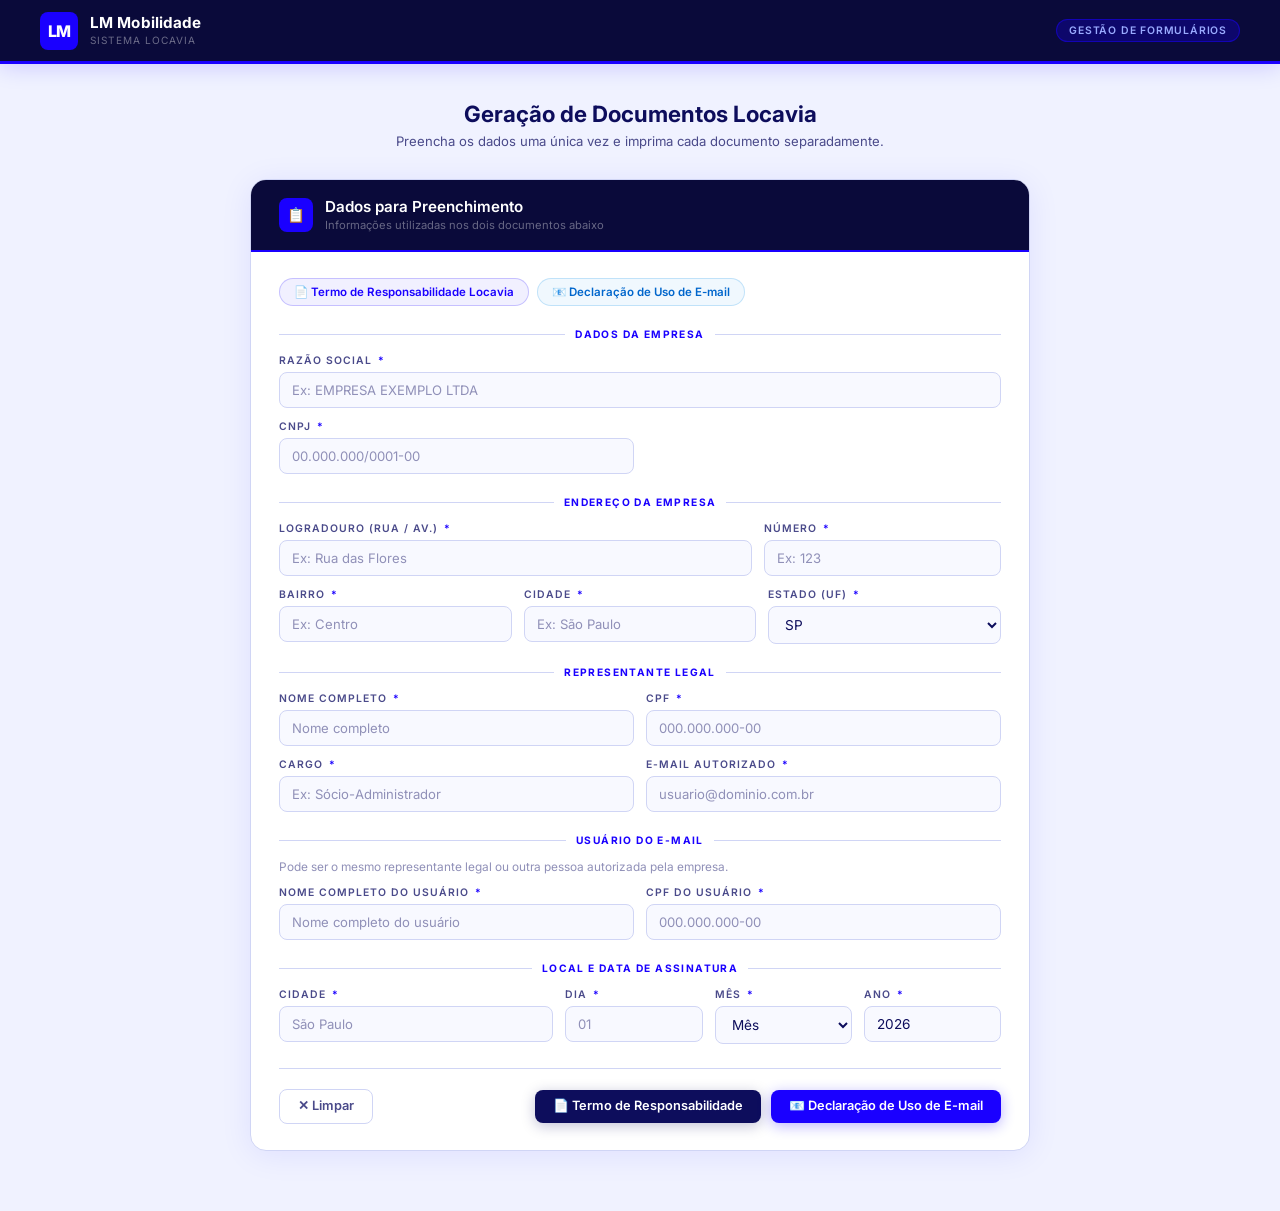
==== index.html @ 5e5ce10a "Add files via upload" ====
<!DOCTYPE html>
<html lang="pt-BR">
<head>
<meta charset="UTF-8">
<meta name="viewport" content="width=device-width, initial-scale=1.0">
<title>Formulários Locavia · LM Mobilidade</title>
<link rel="icon" type="image/jpeg" href="[data-uri]">
<link href="https://fonts.googleapis.com/css2?family=Inter:wght@300;400;500;600;700;800&display=swap" rel="stylesheet">
<style>
  :root {
    --lm-blue:       #1A00FF;
    --lm-blue-hover: #1400CC;
    --lm-navy:       #0D0D5C;
    --lm-dark:       #0A0A3A;
    --lm-text:       #0D0D5C;
    --lm-text-sub:   #4A4A8A;
    --lm-border:     #D0D5F5;
    --lm-bg:         #F5F6FF;
    --lm-bg-input:   #F8F9FF;
    --white:         #FFFFFF;
    --gray:          #9090B8;
  }

  * { box-sizing: border-box; margin: 0; padding: 0; }

  body {
    font-family: 'Inter', sans-serif;
    background: #F0F2FF;
    min-height: 100vh;
    color: var(--lm-text);
  }

  /* ─── HEADER ─── */
  header {
    background: var(--lm-dark);
    height: 64px;
    display: flex;
    align-items: center;
    justify-content: space-between;
    padding: 0 40px;
    border-bottom: 3px solid var(--lm-blue);
    position: sticky;
    top: 0;
    z-index: 200;
    box-shadow: 0 2px 24px rgba(26,0,255,0.18);
  }

  .logo-wrap {
    display: flex;
    align-items: center;
    gap: 12px;
  }
  .lm-logo-box {
    width: 38px; height: 38px;
    background: var(--lm-blue);
    border-radius: 8px;
    display: flex; align-items: center; justify-content: center;
    font-size: 1rem; font-weight: 800;
    color: var(--white);
    letter-spacing: -1px;
    flex-shrink: 0;
  }
  .lm-logo-text {
    display: flex;
    flex-direction: column;
  }
  .lm-logo-text strong {
    font-size: 0.95rem;
    font-weight: 700;
    color: var(--white);
    letter-spacing: 0.1px;
    line-height: 1;
  }
  .lm-logo-text small {
    font-size: 0.63rem;
    color: rgba(255,255,255,0.4);
    font-weight: 400;
    letter-spacing: 1px;
    text-transform: uppercase;
    margin-top: 3px;
  }
  .header-tag {
    background: rgba(26,0,255,0.25);
    border: 1px solid rgba(26,0,255,0.5);
    color: #9AABFF;
    font-size: 0.65rem;
    font-weight: 600;
    padding: 4px 12px;
    border-radius: 20px;
    letter-spacing: 0.8px;
    text-transform: uppercase;
  }

  /* ─── WRAPPER ─── */
  .wrapper {
    max-width: 820px;
    margin: 0 auto;
    padding: 36px 20px 60px;
  }

  /* ─── PAGE HEADING ─── */
  .page-heading {
    text-align: center;
    margin-bottom: 30px;
  }
  .page-heading h2 {
    font-size: 1.4rem;
    font-weight: 700;
    color: var(--lm-navy);
    margin-bottom: 6px;
  }
  .page-heading p {
    font-size: 0.82rem;
    color: var(--lm-text-sub);
  }

  /* ─── DOC PILL TAGS ─── */
  .doc-pills {
    display: flex;
    gap: 8px;
    margin-bottom: 20px;
    flex-wrap: wrap;
  }
  .doc-pill {
    display: flex;
    align-items: center;
    gap: 6px;
    padding: 6px 14px;
    border-radius: 30px;
    font-size: 0.72rem;
    font-weight: 600;
    border: 1.5px solid;
  }
  .doc-pill.p1 { background: rgba(26,0,255,0.06); color: var(--lm-blue); border-color: rgba(26,0,255,0.2); }
  .doc-pill.p2 { background: rgba(0,140,230,0.06); color: #0066CC; border-color: rgba(0,140,230,0.2); }

  /* ─── CARD ─── */
  .card {
    background: var(--white);
    border-radius: 16px;
    border: 1px solid var(--lm-border);
    overflow: hidden;
    box-shadow: 0 4px 32px rgba(26,0,255,0.08);
  }
  .card-top {
    background: var(--lm-dark);
    padding: 18px 28px;
    border-bottom: 2px solid var(--lm-blue);
    display: flex;
    align-items: center;
    gap: 12px;
  }
  .card-top-icon {
    width: 34px; height: 34px;
    background: var(--lm-blue);
    border-radius: 8px;
    display: flex; align-items: center; justify-content: center;
    font-size: 0.9rem;
    flex-shrink: 0;
  }
  .card-top-info h3 {
    font-size: 0.95rem;
    font-weight: 600;
    color: var(--white);
    line-height: 1.2;
  }
  .card-top-info p {
    font-size: 0.7rem;
    color: rgba(255,255,255,0.38);
    margin-top: 2px;
  }
  .card-body {
    padding: 26px 28px;
  }

  /* ─── SECTION DIVIDER ─── */
  .sdiv {
    display: flex;
    align-items: center;
    gap: 10px;
    margin: 22px 0 14px;
  }
  .sdiv span {
    font-size: 0.64rem;
    font-weight: 700;
    text-transform: uppercase;
    letter-spacing: 1.4px;
    color: var(--lm-blue);
    white-space: nowrap;
  }
  .sdiv::before, .sdiv::after {
    content: ''; flex: 1;
    height: 1px;
    background: var(--lm-border);
  }
  .sdiv:first-child { margin-top: 0; }

  /* ─── GRID ─── */
  .fg { display: grid; gap: 12px; }
  .fg-2 { grid-template-columns: 1fr 1fr; }
  .fg-3 { grid-template-columns: 1fr 1fr 1fr; }
  .fg-4 { grid-template-columns: 2fr 1fr 1fr 1fr; }
  .fg-addr { grid-template-columns: 2fr 1fr; }
  .fg-addr2 { grid-template-columns: 1fr 1fr 1fr; }
  .full { grid-column: 1 / -1; }

  .fld { display: flex; flex-direction: column; gap: 5px; }

  label {
    font-size: 0.65rem;
    font-weight: 600;
    color: var(--lm-text-sub);
    text-transform: uppercase;
    letter-spacing: 1px;
  }
  label .req { color: var(--lm-blue); margin-left: 2px; }

  input, select {
    padding: 9px 12px;
    border: 1.5px solid var(--lm-border);
    border-radius: 8px;
    font-family: 'Inter', sans-serif;
    font-size: 0.85rem;
    color: var(--lm-text);
    background: var(--lm-bg-input);
    transition: border-color 0.15s, box-shadow 0.15s;
    outline: none;
    width: 100%;
  }
  input:focus, select:focus {
    border-color: var(--lm-blue);
    background: var(--white);
    box-shadow: 0 0 0 3px rgba(26,0,255,0.1);
  }
  input::placeholder { color: var(--gray); font-size: 0.82rem; }
  select { color: var(--lm-text); }
  select option[value=""] { color: var(--gray); }

  .helper {
    font-size: 0.74rem;
    color: var(--gray);
    margin-bottom: 12px;
  }

  /* ─── ACTIONS ─── */
  .actions {
    margin-top: 24px;
    padding-top: 20px;
    border-top: 1px solid var(--lm-border);
    display: flex;
    align-items: center;
    justify-content: space-between;
    flex-wrap: wrap;
    gap: 12px;
  }
  .act-left { display: flex; gap: 8px; }
  .act-right { display: flex; gap: 10px; flex-wrap: wrap; }

  .btn {
    padding: 10px 18px;
    border: none;
    border-radius: 8px;
    cursor: pointer;
    font-family: 'Inter', sans-serif;
    font-size: 0.8rem;
    font-weight: 600;
    transition: all 0.17s;
    display: inline-flex;
    align-items: center;
    gap: 6px;
    white-space: nowrap;
    line-height: 1;
  }
  .btn-ghost {
    background: transparent;
    border: 1.5px solid var(--lm-border);
    color: var(--lm-text-sub);
  }
  .btn-ghost:hover { background: var(--lm-bg); border-color: #b0b8e0; }

  .btn-blue {
    background: var(--lm-blue);
    color: var(--white);
    box-shadow: 0 3px 14px rgba(26,0,255,0.3);
  }
  .btn-blue:hover {
    background: var(--lm-blue-hover);
    transform: translateY(-1px);
    box-shadow: 0 5px 20px rgba(26,0,255,0.38);
  }
  .btn-navy {
    background: var(--lm-navy);
    color: var(--white);
    box-shadow: 0 3px 14px rgba(13,13,92,0.25);
  }
  .btn-navy:hover {
    background: var(--lm-dark);
    transform: translateY(-1px);
    box-shadow: 0 5px 20px rgba(13,13,92,0.35);
  }

  /* ─────────────────────────────────────────
     PREVIEW OVERLAY
  ───────────────────────────────────────── */
  #previewOverlay {
    display: none;
    position: fixed;
    inset: 0;
    z-index: 1000;
    background: rgba(8,8,45,0.94);
    overflow-y: auto;
    padding: 28px 16px;
  }
  #previewOverlay.open { display: block; }

  .pv-inner { max-width: 860px; margin: 0 auto; }

  .pv-toolbar {
    display: flex;
    align-items: center;
    justify-content: space-between;
    margin-bottom: 12px;
    flex-wrap: wrap;
    gap: 10px;
  }
  .pv-toolbar-title {
    font-size: 0.85rem;
    font-weight: 600;
    color: rgba(255,255,255,0.85);
    display: flex; align-items: center; gap: 8px;
  }
  .pv-toolbar-title .doc-label {
    background: var(--lm-blue);
    color: var(--white);
    font-size: 0.68rem;
    font-weight: 700;
    padding: 3px 10px;
    border-radius: 4px;
    letter-spacing: 0.5px;
    text-transform: uppercase;
  }
  .pv-btns { display: flex; gap: 8px; flex-wrap: wrap; }

  .pv-hint {
    background: rgba(26,0,255,0.15);
    border: 1px solid rgba(26,0,255,0.3);
    border-radius: 8px;
    padding: 9px 16px;
    color: #a0b0ff;
    font-size: 0.76rem;
    margin-bottom: 14px;
    line-height: 1.5;
  }

  /* ─────────────────────────────────────────
     DOCUMENT PAGE
  ───────────────────────────────────────── */
  .doc-page {
    background: #fff;
    padding: 52px 60px;
    font-family: 'Times New Roman', Times, serif;
    font-size: 11.5pt;
    line-height: 1.65;
    color: #000;
    box-shadow: 0 4px 28px rgba(0,0,0,0.35);
    border-radius: 4px;
    margin-bottom: 20px;
  }
  .doc-page h1.doc-title {
    text-align: center;
    font-size: 13pt;
    font-weight: bold;
    text-transform: uppercase;
    letter-spacing: 0.4px;
    margin-bottom: 20px;
  }
  .doc-page h2.doc-sub {
    text-align: center;
    font-size: 10.5pt;
    font-style: italic;
    font-weight: normal;
    margin-bottom: 18px;
  }
  .doc-page p { margin-bottom: 11px; text-align: justify; }
  .doc-page .fv { font-weight: bold; }
  .doc-page .sec {
    font-weight: bold;
    text-transform: uppercase;
    margin-top: 16px;
    margin-bottom: 7px;
    font-size: 11.5pt;
  }
  .doc-page .sub { margin-bottom: 9px; text-align: justify; }
  .doc-page ul.blist { padding-left: 22px; margin-bottom: 11px; }
  .doc-page ul.blist li { margin-bottom: 5px; text-align: justify; }
  .doc-page .rlist { list-style: none; padding-left: 0; }
  .doc-page .rlist li { margin-bottom: 5px; text-align: justify; }
  .doc-page .stars { text-align: center; font-size: 13pt; letter-spacing: 6px; margin: 22px 0 14px; }
  .doc-page .sig-block { margin-top: 44px; }
  .doc-page .sig-line {
    border-top: 1px solid #000;
    width: 300px;
    margin-top: 42px;
    margin-bottom: 5px;
  }
  .indent1 { margin-left: 24px; }
  .indent2 { margin-left: 44px; }

  /* ─────────────────────────────────────────
     PRINT
  ───────────────────────────────────────── */
  @media print {
    body > header,
    body > .wrapper,
    #previewOverlay .pv-toolbar,
    #previewOverlay .pv-hint { display: none !important; }

    #previewOverlay {
      display: block !important;
      position: static !important;
      background: none !important;
      padding: 0 !important;
      overflow: visible !important;
    }
    .pv-inner { max-width: 100% !important; }

    /* Print only the doc with class .printing */
    .doc-page { display: none !important; }
    .doc-page.printing {
      display: block !important;
      box-shadow: none !important;
      border-radius: 0 !important;
      padding: 16mm 22mm !important;
      margin: 0 !important;
      page-break-after: always;
    }
    .doc-page.printing:last-child { page-break-after: auto; }
  }
</style>
</head>
<body>

<!-- ═══ HEADER ═══ -->
<header>
  <div class="logo-wrap">
    <div class="lm-logo-box">LM</div>
    <div class="lm-logo-text">
      <strong>LM Mobilidade</strong>
      <small>Sistema Locavia</small>
    </div>
  </div>
  <div class="header-tag">Gestão de Formulários</div>
</header>

<!-- ═══ MAIN ═══ -->
<div class="wrapper">

  <div class="page-heading">
    <h2>Geração de Documentos Locavia</h2>
    <p>Preencha os dados uma única vez e imprima cada documento separadamente.</p>
  </div>

  <div class="card">
    <div class="card-top">
      <div class="card-top-icon">📋</div>
      <div class="card-top-info">
        <h3>Dados para Preenchimento</h3>
        <p>Informações utilizadas nos dois documentos abaixo</p>
      </div>
    </div>

    <div class="card-body">

      <div class="doc-pills">
        <div class="doc-pill p1">📄 Termo de Responsabilidade Locavia</div>
        <div class="doc-pill p2">📧 Declaração de Uso de E-mail</div>
      </div>

      <!-- EMPRESA -->
      <div class="sdiv"><span>Dados da Empresa</span></div>
      <div class="fg fg-2">
        <div class="fld full">
          <label>Razão Social <span class="req">*</span></label>
          <input type="text" id="razao" placeholder="Ex: EMPRESA EXEMPLO LTDA" />
        </div>
        <div class="fld">
          <label>CNPJ <span class="req">*</span></label>
          <input type="text" id="cnpj" placeholder="00.000.000/0001-00" maxlength="18" oninput="maskCNPJ(this)" />
        </div>
        <div class="fld"><!-- spacer --></div>
      </div>

      <!-- ENDEREÇO SEPARADO -->
      <div class="sdiv"><span>Endereço da Empresa</span></div>
      <div class="fg fg-addr">
        <div class="fld">
          <label>Logradouro (Rua / Av.) <span class="req">*</span></label>
          <input type="text" id="rua" placeholder="Ex: Rua das Flores" />
        </div>
        <div class="fld">
          <label>Número <span class="req">*</span></label>
          <input type="text" id="numero" placeholder="Ex: 123" />
        </div>
      </div>
      <div class="fg fg-addr2" style="margin-top:12px">
        <div class="fld">
          <label>Bairro <span class="req">*</span></label>
          <input type="text" id="bairro" placeholder="Ex: Centro" />
        </div>
        <div class="fld">
          <label>Cidade <span class="req">*</span></label>
          <input type="text" id="cidade_emp" placeholder="Ex: São Paulo" />
        </div>
        <div class="fld">
          <label>Estado (UF) <span class="req">*</span></label>
          <select id="uf">
            <option value="">Selecione</option>
            <option>AC</option><option>AL</option><option>AP</option><option>AM</option>
            <option>BA</option><option>CE</option><option>DF</option><option>ES</option>
            <option>GO</option><option>MA</option><option>MT</option><option>MS</option>
            <option>MG</option><option>PA</option><option>PB</option><option>PR</option>
            <option>PE</option><option>PI</option><option>RJ</option><option>RN</option>
            <option>RS</option><option>RO</option><option>RR</option><option>SC</option>
            <option selected>SP</option><option>SE</option><option>TO</option>
          </select>
        </div>
      </div>

      <!-- REPRESENTANTE LEGAL -->
      <div class="sdiv"><span>Representante Legal</span></div>
      <div class="fg fg-2">
        <div class="fld">
          <label>Nome Completo <span class="req">*</span></label>
          <input type="text" id="rep_nome" placeholder="Nome completo" />
        </div>
        <div class="fld">
          <label>CPF <span class="req">*</span></label>
          <input type="text" id="rep_cpf" placeholder="000.000.000-00" maxlength="14" oninput="maskCPF(this)" />
        </div>
        <div class="fld">
          <label>Cargo <span class="req">*</span></label>
          <input type="text" id="rep_cargo" placeholder="Ex: Sócio-Administrador" />
        </div>
        <div class="fld">
          <label>E-mail Autorizado <span class="req">*</span></label>
          <input type="email" id="email" placeholder="usuario@dominio.com.br" />
        </div>
      </div>

      <!-- USUÁRIO DO E-MAIL -->
      <div class="sdiv"><span>Usuário do E-mail</span></div>
      <p class="helper">Pode ser o mesmo representante legal ou outra pessoa autorizada pela empresa.</p>
      <div class="fg fg-2">
        <div class="fld">
          <label>Nome Completo do Usuário <span class="req">*</span></label>
          <input type="text" id="user_nome" placeholder="Nome completo do usuário" />
        </div>
        <div class="fld">
          <label>CPF do Usuário <span class="req">*</span></label>
          <input type="text" id="user_cpf" placeholder="000.000.000-00" maxlength="14" oninput="maskCPF(this)" />
        </div>
      </div>

      <!-- DATA DE ASSINATURA -->
      <div class="sdiv"><span>Local e Data de Assinatura</span></div>
      <div class="fg fg-4">
        <div class="fld">
          <label>Cidade <span class="req">*</span></label>
          <input type="text" id="cidade_ass" placeholder="São Paulo" />
        </div>
        <div class="fld">
          <label>Dia <span class="req">*</span></label>
          <input type="number" id="dia" placeholder="01" min="1" max="31" />
        </div>
        <div class="fld">
          <label>Mês <span class="req">*</span></label>
          <select id="mes">
            <option value="">Mês</option>
            <option>janeiro</option><option>fevereiro</option><option>março</option>
            <option>abril</option><option>maio</option><option>junho</option>
            <option>julho</option><option>agosto</option><option>setembro</option>
            <option>outubro</option><option>novembro</option><option>dezembro</option>
          </select>
        </div>
        <div class="fld">
          <label>Ano <span class="req">*</span></label>
          <input type="number" id="ano" value="2026" min="2020" max="2099" />
        </div>
      </div>

      <!-- AÇÕES -->
      <div class="actions">
        <div class="act-left">
          <button class="btn btn-ghost" onclick="clearAll()">✕ Limpar</button>
        </div>
        <div class="act-right">
          <button class="btn btn-navy" onclick="openPreview('termo')">📄 Termo de Responsabilidade</button>
          <button class="btn btn-blue" onclick="openPreview('email')">📧 Declaração de Uso de E-mail</button>
        </div>
      </div>

    </div><!-- /card-body -->
  </div><!-- /card -->
</div><!-- /wrapper -->

<!-- ═══ PREVIEW OVERLAY ═══ -->
<div id="previewOverlay">
  <div class="pv-inner">
    <div class="pv-toolbar">
      <div class="pv-toolbar-title">
        <span id="pvLabel" class="doc-label"></span>
        <span style="color:rgba(255,255,255,0.6);font-size:0.78rem;">Pré-visualização do documento</span>
      </div>
      <div class="pv-btns">
        <button class="btn btn-blue" onclick="doPrint()">🖨 Imprimir / Salvar PDF</button>
        <button class="btn btn-ghost" style="color:rgba(255,255,255,0.6);border-color:rgba(255,255,255,0.2)" onclick="closePreview()">✕ Fechar</button>
      </div>
    </div>
    <div class="pv-hint">
      💡 Clique em <strong>"Imprimir / Salvar PDF"</strong>, selecione <strong>"Salvar como PDF"</strong> na impressora. Apenas o documento selecionado será impresso.
    </div>
    <div id="docContent"></div>
  </div>
</div>

<script>
/* ─ MASKS ─ */
function maskCPF(el){
  let v=el.value.replace(/\D/g,'');
  if(v.length>9) v=v.replace(/(\d{3})(\d{3})(\d{3})(\d{1,2})/,'$1.$2.$3-$4');
  else if(v.length>6) v=v.replace(/(\d{3})(\d{3})(\d{1,3})/,'$1.$2.$3');
  else if(v.length>3) v=v.replace(/(\d{3})(\d{1,3})/,'$1.$2');
  el.value=v;
}
function maskCNPJ(el){
  let v=el.value.replace(/\D/g,'');
  if(v.length>12) v=v.replace(/(\d{2})(\d{3})(\d{3})(\d{4})(\d{1,2})/,'$1.$2.$3/$4-$5');
  else if(v.length>8) v=v.replace(/(\d{2})(\d{3})(\d{3})(\d{1,4})/,'$1.$2.$3/$4');
  else if(v.length>5) v=v.replace(/(\d{2})(\d{3})(\d{1,3})/,'$1.$2.$3');
  else if(v.length>2) v=v.replace(/(\d{2})(\d{1,3})/,'$1.$2');
  el.value=v;
}

/* ─ CLEAR ─ */
function clearAll(){
  ['razao','cnpj','rua','numero','bairro','cidade_emp','rep_nome','rep_cpf',
   'rep_cargo','email','user_nome','user_cpf','cidade_ass','dia','mes'].forEach(id=>{
    const el=document.getElementById(id);
    if(!el) return;
    if(el.tagName==='SELECT') el.selectedIndex=0;
    else el.value='';
  });
  document.getElementById('ano').value='2026';
  document.getElementById('uf').value='SP';
}

/* ─ CURRENT PRINT MODE ─ */
let currentPrintMode = null;

function closePreview(){
  document.getElementById('previewOverlay').classList.remove('open');
  currentPrintMode = null;
}

function doPrint(){
  // Mark only the relevant doc-page for printing
  document.querySelectorAll('.doc-page').forEach(el => el.classList.remove('printing'));
  if(currentPrintMode === 'termo'){
    document.getElementById('docTermo').classList.add('printing');
  } else {
    document.getElementById('docEmail').classList.add('printing');
  }
  window.print();
}

/* ─ GET VALUES ─ */
function vals(){
  const g = id => document.getElementById(id)?.value?.trim() || '';
  const endereco = [g('rua'), g('numero'), g('bairro'), g('cidade_emp'), g('uf')]
    .filter(Boolean).join(', ');
  return {
    razao:    g('razao')      || 'XXXXXXXXXXXX LTDA',
    cnpj:     g('cnpj')       || 'XX.XXX.XXX/0001-XX',
    endereco: endereco        || '(endereço completo)',
    repNome:  g('rep_nome')   || '(nome completo do representante legal)',
    repCpf:   g('rep_cpf')    || 'XXX.XXX.XXX-XX',
    repCargo: g('rep_cargo')  || 'Representante Legal',
    email:    g('email')      || 'xxxxxxxx@xxxx.com.br',
    userNome: g('user_nome')  || '(nome completo da pessoa)',
    userCpf:  g('user_cpf')   || 'XXX.XXX.XXX-XX',
    cidade:   g('cidade_ass') || '_____________',
    dia:      g('dia')        || '____',
    mes:      document.getElementById('mes')?.value || '__________',
    ano:      g('ano')        || '________',
  };
}

/* ─ OPEN PREVIEW ─ */
function openPreview(mode){
  currentPrintMode = mode;
  const v = vals();

  document.getElementById('pvLabel').textContent =
    mode === 'termo' ? 'TERMO DE RESPONSABILIDADE' : 'DECLARAÇÃO DE E-MAIL';

  buildDocs(v);
  document.getElementById('previewOverlay').classList.add('open');
  document.getElementById('previewOverlay').scrollTop = 0;
}

/* ════════════════════════════════════════════
   BUILD BOTH DOCS (hidden; only one prints)
════════════════════════════════════════════ */
function buildDocs(v){

  /* ── TERMO ── */
  const termoHTML = `
<div class="doc-page" id="docTermo">
  <h1 class="doc-title">TERMO DE RESPONSABILIDADE PARA UTILIZAÇÃO DO LOCAVIA</h1>

  <p><span class="fv">${v.razao}</span>, neste ato representada na forma dos seus instrumentos constitutivos, doravante designada simplesmente por "Contratada".</p>
  <p>Pelo presente Termo de Responsabilidade, a Contratada reconhece e concorda com as condições estabelecidas para utilização do sistema denominado LOCAVIA, disponibilizado pela LM Serviços de Mobilidade.</p>

  <p class="sec">1. OBJETO</p>
  <p class="sub indent1">1.1. Este Termo tem como objeto regular a utilização do sistema Locavia e seus módulos acessórios (doravante denominado simplesmente "Locavia"), disponibilizado pela LM Serviços de Mobilidade ("LM") para execução de atividades relacionadas aos serviços prestados pela Contratada.</p>

  <p class="sec">2. RESPONSABILIDADES DA CONTRATADA</p>
  <p class="sub indent1">2.1. A Contratada compromete-se a:</p>
  <ul class="rlist indent2">
    <li>(i) Responder pela conduta de seus prepostos, funcionários, ou qualquer integrante sob sua responsabilidade que tenha acesso ao sistema Locavia em razão de prestação de serviços à LM;</li>
    <li>(ii) Seguir as instruções e diretrizes passadas pela LM ou pelo desenvolvedor do Locavia quanto à utilização do sistema;</li>
    <li>(iii) Respeitar as regras de confidencialidade e de proteção de dados pessoais estabelecidas no Contrato de Prestação de Serviços assinado com a LM e/ou conforme previsto neste Termo;</li>
    <li>(iv) Utilizar o Locavia exclusivamente para fins lícitos e respeitando as normas aplicáveis quanto ao direito de propriedade intelectual;</li>
    <li>(v) Responsabilizar-se pela veracidade e exatidão das informações fornecidas durante o uso do Locavia;</li>
    <li>(vi) Não realizar qualquer atividade que possa prejudicar, danificar ou interferir no funcionamento do Locavia ou de servidores utilizados para disponibilizá-lo.</li>
    <li>(vii) Responsabilizar-se por seus dados e conta de acesso, mantendo-os de forma segura, não compartilhando sua senha com terceiros;</li>
    <li>(viii) Comunicar imediatamente qualquer incidente de segurança que tenha conhecimento e que possa comprometer a integridade, confidencialidade ou disponibilidade dos dados contidos no sistema Locavia;</li>
    <li>(ix) Comunicar imediatamente o desligamento de qualquer usuário sob sua responsabilidade que possua acesso ao sistema Locavia, solicitando a revogação de suas credenciais e prevenindo acessos indevidos;</li>
    <li>(x) Permitir, a qualquer momento, auditoria por parte da LM, ou de terceiros por ela indicados, para verificação de conformidade com as regras de utilização do sistema, bem como dos requisitos de segurança da informação e privacidade e proteção de dados pessoais.</li>
  </ul>

  <p class="sec">3. SEGURANÇA DA INFORMAÇÃO</p>
  <p class="sub indent1">3.1. A Contratada deverá possuir medidas técnicas e de governança da Segurança da Informação para proteção do ambiente tecnológico, infraestrutura, plataformas e serviços prestados à LM que sejam adequadas ao seu ramo de atividade. Por medidas adequadas entende-se, mas não se limita às ferramentas de busca de vulnerabilidades; correções de segurança disponibilizadas pelo fabricante das tecnologias utilizadas no prazo determinado pela criticidade; proteções nas estações de trabalho e infraestrutura como, no mínimo, antivírus; testes de intrusão no ambiente; programa de conscientização em segurança da informação aos colaboradores; plano de continuidade de negócios; controles de acesso eficazes de autenticação e autorização de credenciais.</p>
  <p class="sub indent1">3.2. A LM poderá solicitar avaliações de maturidade periódicas em segurança da informação, utilizando-se de recursos próprios, prepostos, e/ou por autoavaliação.</p>
  <p class="sub indent1">3.3. A LM poderá solicitar material comprobatório dos controles de segurança da informação, incluindo, mas não se limitando, a resultados de <em>pentest</em>, auditorias, planos de ação sobre os riscos identificados. A Contratada deverá prestar contas, mensalmente, sobre a evolução de eventuais planos de ação em curso (com as devidas evidências), até que todas as vulnerabilidades sejam resolvidas, levando sempre em consideração o nível de criticidade para sua priorização e urgência na resposta.</p>

  <p class="sec">4. PROTEÇÃO DE DADOS PESSOAIS</p>
  <p class="sub indent1">4.1. Para fins de execução do presente Termo e, em observância às obrigações e responsabilidades assumidas pelas Partes no âmbito da proteção de dados pessoais, as Partes declaram-se cientes e comprometem-se a cumprir as disposições aplicáveis no TERMO DE PROTEÇÃO DE DADOS PESSOAIS, parte integrante deste instrumento.</p>

  <p class="sec">5. SUSPENSÃO DE ACESSO</p>
  <p class="sub indent1">5.1. A LM reserva-se o direito de, a qualquer momento, modificar ou interromper, temporariamente ou permanentemente, o acesso ao sistema Locavia, sem aviso prévio à Contratada.</p>
  <p class="sub indent1">5.2. A suspensão do acesso pode ser feita em caráter preventivo, de modo a interromper qualquer ameaça à integridade e confiabilidade do sistema ou dos dados nele contidos.</p>

  <p class="sec">6. RESPONSABILIDADE CIVIL POR DANOS</p>
  <p class="sub indent1">6.1. No caso de qualquer incidente decorrente do uso indevido ou má utilização, de modo doloso ou culposo, a Contratada responderá pelos danos efetivamente sofridos pela LM e/ou por terceiros.</p>

  <p class="sec">7. DISPOSIÇÕES FINAIS</p>
  <p class="sub indent1">7.1. Caso qualquer disposição deste Termo seja considerada inválida ou inaplicável, as demais disposições permanecerão em pleno vigor.</p>
  <p class="sub indent1">7.2. O não exercício ou a demora no exercício de qualquer direito ou faculdade previstos neste Termo não implicará em renúncia ou novação desses direitos.</p>

  <div class="stars">* * *</div>

  <h1 class="doc-title" style="font-size:12pt;margin-top:6px;">PROTEÇÃO DE DADOS PESSOAIS</h1>

  <p class="sub">1. As Partes, sempre que aplicável, obrigam-se a atuar no presente Contrato em conformidade com a Legislação vigente sobre segurança da informação, privacidade e proteção de dados relativos a uma pessoa física identificada ou identificável ("Dados Pessoais"), as normas gerais ou setoriais sobre os temas e as determinações de órgãos reguladores/fiscalizadores sobre a matéria, em especial, mas não se limitando à Lei n.º 13.709/2018 (Lei Geral de Proteção de Dados Pessoais) e normativos emitidos pela Autoridade Nacional de Proteção de Dados ("Legislação Aplicável").</p>
  <p class="sub indent1">1.1. A Contratada deverá monitorar, por meios adequados, sua própria conformidade com as respectivas obrigações de proteção de Dados Pessoais em relação aos serviços contratados.</p>
  <p class="sub">2. A Contratada se compromete a restringir o tratamento ao mínimo de Dados Pessoais necessários, visando o alcance de finalidades que sejam imprescindíveis à execução do objeto deste Contrato, em estrita observância às instruções recebidas da Contratante em relação ao tratamento dos Dados Pessoais, devendo a Contratada, no que lhe couber, garantir sua licitude e idoneidade, sob pena de arcar com as perdas e danos que eventualmente possa causar, sem prejuízo das demais sanções aplicáveis.</p>
  <p class="sub">3. A Contratada deverá notificar, em até 24 (vinte e quatro) horas, a Contratante sobre eventuais reclamações e solicitações dos titulares de Dados Pessoais (por exemplo, sobre a exclusão ou retificação de dados), bem como qualquer requisição de terceiros, incluindo, mas não se limitando à Autoridade Nacional de Proteção de Dados – ANPD, reconhecendo que a resposta a estas reclamações, solicitações ou requisições cabe exclusivamente à Contratante.</p>
  <p class="sub">4. A Contratada deverá adotar medidas técnicas e organizacionais de modo a assegurar a confidencialidade, integridade, disponibilidade e autenticidade dos Dados Pessoais e protegê-los contra a destruição, perda, alteração, comunicação, difusão ou acesso não autorizado ("Incidente de Segurança").</p>
  <p class="sub indent1">4.1. Sempre em observância ao estado da técnica disponível, a Contratada compromete-se a adotar tecnologias para estruturar os seus ambientes (sejam físicos ou lógicos), utilizados para o tratamento dos Dados Pessoais, em observância aos padrões de segurança da informação, diretrizes estipuladas pela Contratante e legislação/regulamentação aplicável.</p>
  <p class="sub">5. A Contratada deverá realizar o registro de todas as atividades realizadas em seus sistemas/ambientes ("Registros") no mínimo enquanto o Contrato permanecer vigente, incluindo qualquer atividade relativa a Dados Pessoais tratados sob determinação da Contratante, de modo a permitir a identificação de quem as realizou.</p>
  <p class="sub">6. A Contratada somente poderá compartilhar Dados Pessoais com terceiros, incluindo, mas não se limitando, à subcontratação de qualquer parte dos SERVIÇOS que envolvam o tratamento de Dados Pessoais para um ou mais terceiros ("SUBOPERADORES"), mediante autorização prévia e por escrito da Contratante.</p>
  <p class="sub">7. A Contratante terá o direito de acompanhar, monitorar, auditar e fiscalizar a conformidade da Contratada com as obrigações de proteção de Dados Pessoais, sem que isso implique em qualquer diminuição da responsabilidade que a Contratada possui perante a lei e ao Contrato.</p>
  <p class="sub">8. A Contratada deverá notificar a Contratante em até 24 (vinte e quatro) horas (i) de qualquer não cumprimento (ainda que suspeito) das disposições legais ou contratuais relativas à proteção de Dados Pessoais; (ii) de qualquer violação de segurança na Contratada ou nos seus SUBOPERADORES; (iii) de qualquer vulnerabilidade e/ou suspeita de Incidente de Segurança relacionado ao objeto do Contrato.</p>
  <p class="sub indent1">8.1. Em caso de ordem de Tribunal, autoridade pública ou reguladora competente, o prazo estabelecido acima poderá ser reduzido.</p>
  <p class="sub indent1">8.2. A notificação sobre eventuais Incidentes de Segurança envolvendo Dados Pessoais tratados em razão do Contrato à Contratante deverá conter, no mínimo, as informações exigidas pela Legislação Aplicável.</p>
  <p class="sub indent1">8.3. Se a Contratada não dispuser de todas as informações da cláusula 1.8.2 acima, no momento do envio da comunicação, deverá transmiti-las gradualmente, comprometendo-se a enviar informações completas à Contratante em até 10 (dez) dias.</p>
  <p class="sub indent1">8.4. Após notificada sobre o Incidente, cabe à Contratante providenciar a notificação dos titulares de dados afetados e da ANPD, quando aplicável.</p>
  <p class="sub indent1">8.5. Para Incidentes causados em decorrência de ação ou omissão da Contratada, esta será responsável por eventuais sanções aplicadas pelas autoridades competentes.</p>
  <p class="sub">9. A Contratada compromete-se a auxiliar a Contratante (i) com suas obrigações judiciais ou administrativas, de acordo com a legislação de proteção de Dados Pessoais aplicável; e (ii) no cumprimento das obrigações decorrentes dos direitos dos Titulares de Dados Pessoais, principalmente por meio de medidas técnicas e organizacionais adequadas.</p>
  <p class="sub">10. É vedado à Contratada a realização de Tratamento dos Dados Pessoais para quaisquer finalidades alheias, derivadas ou secundárias ao Contrato, bem como para finalidades próprias da Contratada, inclusive a utilização, compartilhamento ou comercialização de quaisquer eventuais elementos de Dados Pessoais.</p>
  <p class="sub indent1">10.1. Caso a Contratada realize o tratamento em desacordo com a cláusula 1.10 acima, a Contratada se responsabilizará integralmente pela legitimidade do tratamento enquanto controlador singular.</p>
  <p class="sub">11. A Contratante não autoriza a Contratada a usar, compartilhar ou comercializar quaisquer eventuais elementos de Dados, produtos ou subprodutos que sejam originados ou criados a partir do tratamento de Dados estabelecido pelo Contrato.</p>
  <p class="sub">12. A Contratada, de acordo com as instruções da Contratante, compromete-se a excluir ou devolver todos os Dados Pessoais que vier a ter acesso em razão do Contrato, em até 30 (trinta) dias, nos casos em que: (i) a Contratante solicitar; (ii) o Contrato for rescindido antecipadamente; ou (iii) com o término da vigência do Contrato.</p>
  <p class="sub indent1">12.1. A Contratada compromete-se a enviar comprovação inequívoca da referida exclusão à Contratante.</p>
  <p class="sub">13. Caso deixe de observar a Legislação Aplicável, as disposições do Contrato ou as instruções lícitas do controlador, a Contratada indenizará a Contratante e terceiros porventura impactados pelas perdas e danos causados.</p>
  <p class="sub indent1">13.1. Caso a Contratante assuma qualquer responsabilidade atribuível à Contratada, fica assegurado à Contratante o direito de regresso em face da Contratada.</p>
  <p class="sub">14. A Contratada declara-se ciente que poderá realizar a Transferência de Dados Pessoais para o exterior com a finalidade exclusiva de armazenamento, devendo assumir, integralmente, a responsabilidade por terceiros engajados no tratamento de Dados Pessoais perante a Contratante.</p>
  <p class="sub indent1">14.1. Caso a Contratada realize transferência internacional dos Dados Pessoais tratados no âmbito dos SERVIÇOS, enquanto exportador de dados, deverá: a) adotar mecanismo de transferência internacional válido; b) informar a Contratante sobre o mecanismo adotado; c) informar sobre o(s) país(es) de destino; d) informar sobre a forma, duração e finalidade específica da transferência.</p>
  <p class="sub indent1">14.1.1. Se houver necessidade de transferência internacional de Dados Pessoais pela Contratante à Contratada, a Contratada desde já se compromete a firmar instrumento contratual específico a fim de regular esta transferência.</p>
  <p class="sub indent1">14.1.2. Na hipótese de modificação dos textos legais aplicáveis, as Partes acordam em firmar termo aditivo para adequar, quando necessário, a prestação dos serviços.</p>

  <div class="stars">* * *</div>
</div>`;

  /* ── DECLARAÇÃO ── */
  const emailHTML = `
<div class="doc-page" id="docEmail">
  <h1 class="doc-title">DECLARAÇÃO DE TITULARIDADE E AUTORIZAÇÃO DE USO DE E-MAIL</h1>
  <h2 class="doc-sub">(Específica para utilização no Sistema Locavia)</h2>

  <p>A empresa <span class="fv">${v.razao}</span>, inscrita no CNPJ sob o nº <span class="fv">${v.cnpj}</span>, com sede à <span class="fv">${v.endereco}</span>, neste ato representada por seu representante legal <span class="fv">${v.repNome}</span>, portador do CPF nº <span class="fv">${v.repCpf}</span>, declara para os devidos fins que:</p>

  <p>O endereço de e-mail <span class="fv">${v.email}</span> é de responsabilidade e uso autorizado pela empresa acima identificada, ainda que o referido domínio eletrônico não esteja expressamente vinculado ao cartão CNPJ ou registrado formalmente em nome da empresa.</p>

  <p>Declara ainda que o referido endereço eletrônico é utilizado por <span class="fv">${v.userNome}</span>, CPF nº <span class="fv">${v.userCpf}</span>, na qualidade de colaborador(a)/prestador(a) de serviços/representante autorizado(a) da empresa, estando formalmente autorizado(a) a utilizá-lo para fins profissionais e institucionais.</p>

  <p>Para fins específicos de acesso e utilização do <strong>Sistema Locavia</strong>, a empresa ratifica que:</p>

  <ul class="blist">
    <li>O e-mail informado poderá ser utilizado como identificador de acesso ao sistema;</li>
    <li>A empresa assume integral responsabilidade pelas ações realizadas por meio desse usuário;</li>
    <li>O uso do e-mail está sob sua governança e controle;</li>
    <li>Eventuais alterações de vínculo ou responsabilidade serão formalmente comunicadas.</li>
  </ul>

  <p>A empresa declara estar ciente de que a concessão de acesso ao Sistema Locavia poderá estar condicionada à veracidade das informações ora prestadas.</p>

  <p>Por ser verdade, firma a presente declaração.</p>

  <div class="sig-block">
    <p>${v.cidade}, ${v.dia} de ${v.mes} de ${v.ano}.</p>
    <div class="sig-line"></div>
    <p><strong>${v.repNome}</strong><br/>${v.repCargo}<br/>CPF: ${v.repCpf}</p>
  </div>
</div>`;

  document.getElementById('docContent').innerHTML = termoHTML + emailHTML;
}
</script>
</body>
</html>
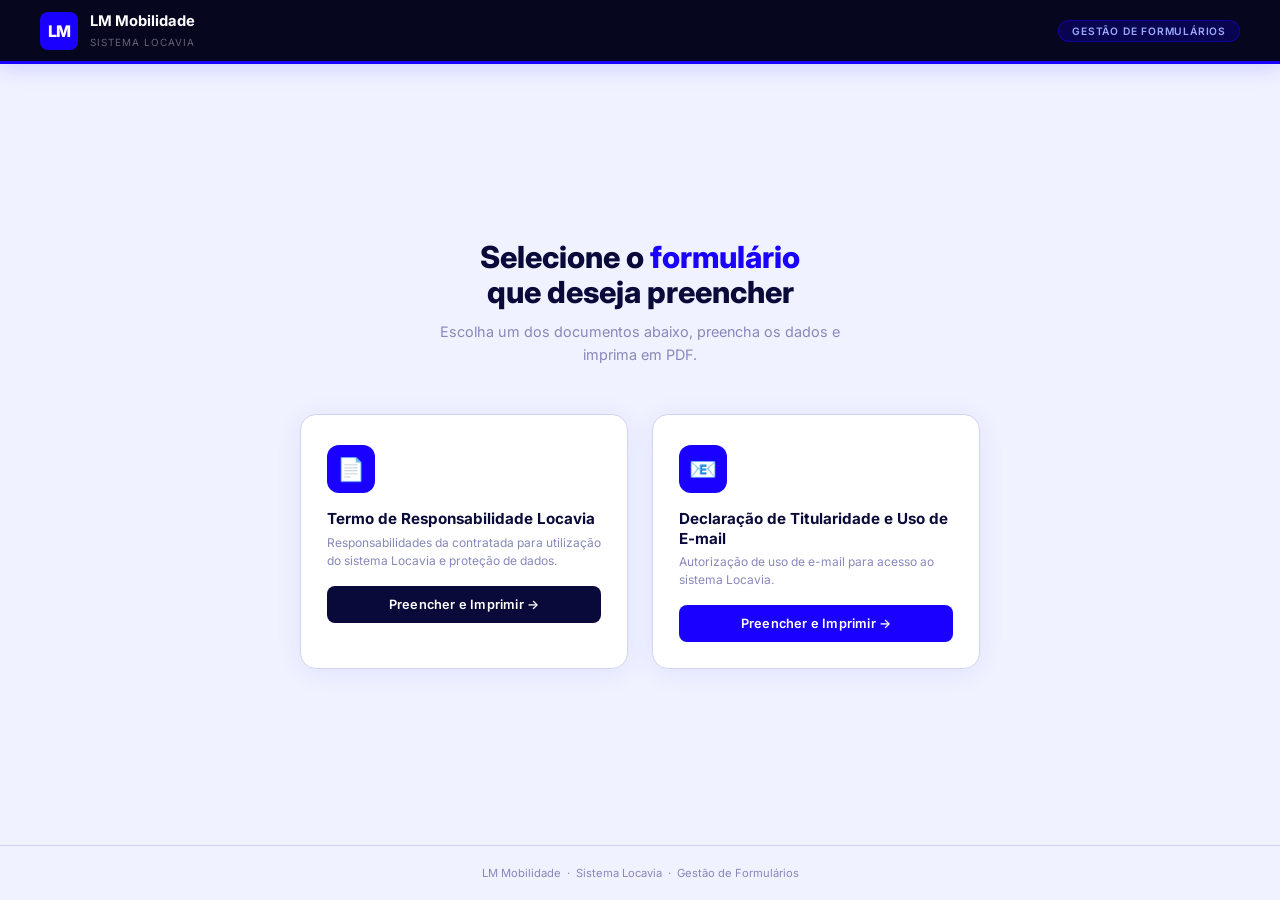
==== commit 98eed95b: "Add files via upload" ====
--- a/index.html
+++ b/index.html
@@ -8,825 +8,187 @@
 <link href="https://fonts.googleapis.com/css2?family=Inter:wght@300;400;500;600;700;800&display=swap" rel="stylesheet">
 <style>
   :root {
-    --lm-blue:       #1A00FF;
-    --lm-blue-hover: #1400CC;
-    --lm-navy:       #0D0D5C;
-    --lm-dark:       #0A0A3A;
-    --lm-text:       #0D0D5C;
-    --lm-text-sub:   #4A4A8A;
-    --lm-border:     #D0D5F5;
-    --lm-bg:         #F5F6FF;
-    --lm-bg-input:   #F8F9FF;
-    --white:         #FFFFFF;
-    --gray:          #9090B8;
+    --blue:   #1A00FF;
+    --navy:   #0A0A3A;
+    --dark:   #06061F;
+    --white:  #FFFFFF;
+    --gray:   #8888BB;
+    --border: #D0D5F5;
+    --bg:     #F0F2FF;
+  }
+  * { box-sizing: border-box; margin: 0; padding: 0; }
+  body {
+    font-family: 'Inter', sans-serif;
+    background: var(--bg);
+    min-height: 100vh;
+    display: flex;
+    flex-direction: column;
   }
 
-  * { box-sizing: border-box; margin: 0; padding: 0; }
-
-  body {
-    font-family: 'Inter', sans-serif;
-    background: #F0F2FF;
-    min-height: 100vh;
-    color: var(--lm-text);
-  }
-
-  /* ─── HEADER ─── */
+  /* HEADER */
   header {
-    background: var(--lm-dark);
+    background: var(--dark);
     height: 64px;
     display: flex;
     align-items: center;
     justify-content: space-between;
     padding: 0 40px;
-    border-bottom: 3px solid var(--lm-blue);
-    position: sticky;
-    top: 0;
-    z-index: 200;
+    border-bottom: 3px solid var(--blue);
     box-shadow: 0 2px 24px rgba(26,0,255,0.18);
   }
-
-  .logo-wrap {
-    display: flex;
-    align-items: center;
-    gap: 12px;
-  }
-  .lm-logo-box {
+  .logo-wrap { display: flex; align-items: center; gap: 12px; }
+  .lm-box {
     width: 38px; height: 38px;
-    background: var(--lm-blue);
+    background: var(--blue);
     border-radius: 8px;
     display: flex; align-items: center; justify-content: center;
-    font-size: 1rem; font-weight: 800;
-    color: var(--white);
+    font-size: 1rem; font-weight: 800; color: var(--white);
     letter-spacing: -1px;
-    flex-shrink: 0;
   }
-  .lm-logo-text {
+  .lm-info strong { display: block; font-size: 0.92rem; font-weight: 700; color: var(--white); }
+  .lm-info small  { font-size: 0.62rem; color: rgba(255,255,255,0.38); letter-spacing: 1px; text-transform: uppercase; }
+  .h-badge {
+    background: rgba(26,0,255,0.22); border: 1px solid rgba(26,0,255,0.45);
+    color: #9AABFF; font-size: 0.64rem; font-weight: 600;
+    padding: 4px 13px; border-radius: 20px; letter-spacing: 0.8px; text-transform: uppercase;
+  }
+
+  /* MAIN */
+  main {
+    flex: 1;
     display: flex;
     flex-direction: column;
+    align-items: center;
+    justify-content: center;
+    padding: 60px 20px;
   }
-  .lm-logo-text strong {
-    font-size: 0.95rem;
-    font-weight: 700;
-    color: var(--white);
-    letter-spacing: 0.1px;
-    line-height: 1;
+  .hero {
+    text-align: center;
+    margin-bottom: 48px;
   }
-  .lm-logo-text small {
-    font-size: 0.63rem;
-    color: rgba(255,255,255,0.4);
-    font-weight: 400;
-    letter-spacing: 1px;
-    text-transform: uppercase;
-    margin-top: 3px;
+  .hero h1 {
+    font-size: 1.9rem; font-weight: 800;
+    color: var(--navy);
+    margin-bottom: 10px;
+    line-height: 1.15;
   }
-  .header-tag {
-    background: rgba(26,0,255,0.25);
-    border: 1px solid rgba(26,0,255,0.5);
-    color: #9AABFF;
-    font-size: 0.65rem;
-    font-weight: 600;
-    padding: 4px 12px;
-    border-radius: 20px;
-    letter-spacing: 0.8px;
-    text-transform: uppercase;
+  .hero h1 span { color: var(--blue); }
+  .hero p {
+    font-size: 0.9rem; color: var(--gray);
+    max-width: 420px; margin: 0 auto;
+    line-height: 1.6;
   }
 
-  /* ─── WRAPPER ─── */
-  .wrapper {
-    max-width: 820px;
-    margin: 0 auto;
-    padding: 36px 20px 60px;
+  /* CARDS GRID */
+  .cards {
+    display: grid;
+    grid-template-columns: 1fr 1fr;
+    gap: 24px;
+    width: 100%;
+    max-width: 680px;
   }
+  @media (max-width: 560px) { .cards { grid-template-columns: 1fr; } }
 
-  /* ─── PAGE HEADING ─── */
-  .page-heading {
-    text-align: center;
-    margin-bottom: 30px;
+  .doc-card {
+    background: var(--white);
+    border: 1.5px solid var(--border);
+    border-radius: 16px;
+    padding: 30px 26px 26px;
+    display: flex; flex-direction: column; gap: 16px;
+    box-shadow: 0 4px 28px rgba(26,0,255,0.07);
+    transition: transform 0.18s, box-shadow 0.18s;
+    text-decoration: none;
+    color: inherit;
+    cursor: pointer;
   }
-  .page-heading h2 {
+  .doc-card:hover {
+    transform: translateY(-4px);
+    box-shadow: 0 10px 40px rgba(26,0,255,0.14);
+    border-color: var(--blue);
+  }
+  .card-icon {
+    width: 48px; height: 48px;
+    background: var(--blue);
+    border-radius: 12px;
+    display: flex; align-items: center; justify-content: center;
     font-size: 1.4rem;
-    font-weight: 700;
-    color: var(--lm-navy);
-    margin-bottom: 6px;
   }
-  .page-heading p {
-    font-size: 0.82rem;
-    color: var(--lm-text-sub);
+  .card-info h2 {
+    font-size: 0.95rem; font-weight: 700;
+    color: var(--navy);
+    margin-bottom: 5px;
+    line-height: 1.3;
   }
-
-  /* ─── DOC PILL TAGS ─── */
-  .doc-pills {
-    display: flex;
-    gap: 8px;
-    margin-bottom: 20px;
-    flex-wrap: wrap;
+  .card-info p {
+    font-size: 0.75rem; color: var(--gray);
+    line-height: 1.5;
   }
-  .doc-pill {
-    display: flex;
-    align-items: center;
-    gap: 6px;
-    padding: 6px 14px;
-    border-radius: 30px;
-    font-size: 0.72rem;
-    font-weight: 600;
-    border: 1.5px solid;
-  }
-  .doc-pill.p1 { background: rgba(26,0,255,0.06); color: var(--lm-blue); border-color: rgba(26,0,255,0.2); }
-  .doc-pill.p2 { background: rgba(0,140,230,0.06); color: #0066CC; border-color: rgba(0,140,230,0.2); }
-
-  /* ─── CARD ─── */
-  .card {
-    background: var(--white);
-    border-radius: 16px;
-    border: 1px solid var(--lm-border);
-    overflow: hidden;
-    box-shadow: 0 4px 32px rgba(26,0,255,0.08);
-  }
-  .card-top {
-    background: var(--lm-dark);
-    padding: 18px 28px;
-    border-bottom: 2px solid var(--lm-blue);
-    display: flex;
-    align-items: center;
-    gap: 12px;
-  }
-  .card-top-icon {
-    width: 34px; height: 34px;
-    background: var(--lm-blue);
+  .card-btn {
+    display: flex; align-items: center; justify-content: center; gap: 8px;
+    padding: 11px 0;
+    background: var(--blue);
+    color: var(--white);
     border-radius: 8px;
-    display: flex; align-items: center; justify-content: center;
-    font-size: 0.9rem;
-    flex-shrink: 0;
-  }
-  .card-top-info h3 {
-    font-size: 0.95rem;
-    font-weight: 600;
-    color: var(--white);
-    line-height: 1.2;
-  }
-  .card-top-info p {
-    font-size: 0.7rem;
-    color: rgba(255,255,255,0.38);
-    margin-top: 2px;
-  }
-  .card-body {
-    padding: 26px 28px;
-  }
-
-  /* ─── SECTION DIVIDER ─── */
-  .sdiv {
-    display: flex;
-    align-items: center;
-    gap: 10px;
-    margin: 22px 0 14px;
-  }
-  .sdiv span {
-    font-size: 0.64rem;
-    font-weight: 700;
-    text-transform: uppercase;
-    letter-spacing: 1.4px;
-    color: var(--lm-blue);
-    white-space: nowrap;
-  }
-  .sdiv::before, .sdiv::after {
-    content: ''; flex: 1;
-    height: 1px;
-    background: var(--lm-border);
-  }
-  .sdiv:first-child { margin-top: 0; }
-
-  /* ─── GRID ─── */
-  .fg { display: grid; gap: 12px; }
-  .fg-2 { grid-template-columns: 1fr 1fr; }
-  .fg-3 { grid-template-columns: 1fr 1fr 1fr; }
-  .fg-4 { grid-template-columns: 2fr 1fr 1fr 1fr; }
-  .fg-addr { grid-template-columns: 2fr 1fr; }
-  .fg-addr2 { grid-template-columns: 1fr 1fr 1fr; }
-  .full { grid-column: 1 / -1; }
-
-  .fld { display: flex; flex-direction: column; gap: 5px; }
-
-  label {
-    font-size: 0.65rem;
-    font-weight: 600;
-    color: var(--lm-text-sub);
-    text-transform: uppercase;
-    letter-spacing: 1px;
-  }
-  label .req { color: var(--lm-blue); margin-left: 2px; }
-
-  input, select {
-    padding: 9px 12px;
-    border: 1.5px solid var(--lm-border);
-    border-radius: 8px;
-    font-family: 'Inter', sans-serif;
-    font-size: 0.85rem;
-    color: var(--lm-text);
-    background: var(--lm-bg-input);
-    transition: border-color 0.15s, box-shadow 0.15s;
-    outline: none;
+    font-size: 0.8rem; font-weight: 600;
+    letter-spacing: 0.2px;
+    transition: background 0.15s;
+    border: none; font-family: 'Inter', sans-serif; cursor: pointer;
     width: 100%;
   }
-  input:focus, select:focus {
-    border-color: var(--lm-blue);
-    background: var(--white);
-    box-shadow: 0 0 0 3px rgba(26,0,255,0.1);
-  }
-  input::placeholder { color: var(--gray); font-size: 0.82rem; }
-  select { color: var(--lm-text); }
-  select option[value=""] { color: var(--gray); }
+  .card-btn:hover { background: #1400CC; }
+  .card-btn.alt { background: var(--navy); }
+  .card-btn.alt:hover { background: #060630; }
 
-  .helper {
-    font-size: 0.74rem;
+  footer {
+    text-align: center;
+    padding: 20px;
+    font-size: 0.7rem;
     color: var(--gray);
-    margin-bottom: 12px;
-  }
-
-  /* ─── ACTIONS ─── */
-  .actions {
-    margin-top: 24px;
-    padding-top: 20px;
-    border-top: 1px solid var(--lm-border);
-    display: flex;
-    align-items: center;
-    justify-content: space-between;
-    flex-wrap: wrap;
-    gap: 12px;
-  }
-  .act-left { display: flex; gap: 8px; }
-  .act-right { display: flex; gap: 10px; flex-wrap: wrap; }
-
-  .btn {
-    padding: 10px 18px;
-    border: none;
-    border-radius: 8px;
-    cursor: pointer;
-    font-family: 'Inter', sans-serif;
-    font-size: 0.8rem;
-    font-weight: 600;
-    transition: all 0.17s;
-    display: inline-flex;
-    align-items: center;
-    gap: 6px;
-    white-space: nowrap;
-    line-height: 1;
-  }
-  .btn-ghost {
-    background: transparent;
-    border: 1.5px solid var(--lm-border);
-    color: var(--lm-text-sub);
-  }
-  .btn-ghost:hover { background: var(--lm-bg); border-color: #b0b8e0; }
-
-  .btn-blue {
-    background: var(--lm-blue);
-    color: var(--white);
-    box-shadow: 0 3px 14px rgba(26,0,255,0.3);
-  }
-  .btn-blue:hover {
-    background: var(--lm-blue-hover);
-    transform: translateY(-1px);
-    box-shadow: 0 5px 20px rgba(26,0,255,0.38);
-  }
-  .btn-navy {
-    background: var(--lm-navy);
-    color: var(--white);
-    box-shadow: 0 3px 14px rgba(13,13,92,0.25);
-  }
-  .btn-navy:hover {
-    background: var(--lm-dark);
-    transform: translateY(-1px);
-    box-shadow: 0 5px 20px rgba(13,13,92,0.35);
-  }
-
-  /* ─────────────────────────────────────────
-     PREVIEW OVERLAY
-  ───────────────────────────────────────── */
-  #previewOverlay {
-    display: none;
-    position: fixed;
-    inset: 0;
-    z-index: 1000;
-    background: rgba(8,8,45,0.94);
-    overflow-y: auto;
-    padding: 28px 16px;
-  }
-  #previewOverlay.open { display: block; }
-
-  .pv-inner { max-width: 860px; margin: 0 auto; }
-
-  .pv-toolbar {
-    display: flex;
-    align-items: center;
-    justify-content: space-between;
-    margin-bottom: 12px;
-    flex-wrap: wrap;
-    gap: 10px;
-  }
-  .pv-toolbar-title {
-    font-size: 0.85rem;
-    font-weight: 600;
-    color: rgba(255,255,255,0.85);
-    display: flex; align-items: center; gap: 8px;
-  }
-  .pv-toolbar-title .doc-label {
-    background: var(--lm-blue);
-    color: var(--white);
-    font-size: 0.68rem;
-    font-weight: 700;
-    padding: 3px 10px;
-    border-radius: 4px;
-    letter-spacing: 0.5px;
-    text-transform: uppercase;
-  }
-  .pv-btns { display: flex; gap: 8px; flex-wrap: wrap; }
-
-  .pv-hint {
-    background: rgba(26,0,255,0.15);
-    border: 1px solid rgba(26,0,255,0.3);
-    border-radius: 8px;
-    padding: 9px 16px;
-    color: #a0b0ff;
-    font-size: 0.76rem;
-    margin-bottom: 14px;
-    line-height: 1.5;
-  }
-
-  /* ─────────────────────────────────────────
-     DOCUMENT PAGE
-  ───────────────────────────────────────── */
-  .doc-page {
-    background: #fff;
-    padding: 52px 60px;
-    font-family: 'Times New Roman', Times, serif;
-    font-size: 11.5pt;
-    line-height: 1.65;
-    color: #000;
-    box-shadow: 0 4px 28px rgba(0,0,0,0.35);
-    border-radius: 4px;
-    margin-bottom: 20px;
-  }
-  .doc-page h1.doc-title {
-    text-align: center;
-    font-size: 13pt;
-    font-weight: bold;
-    text-transform: uppercase;
-    letter-spacing: 0.4px;
-    margin-bottom: 20px;
-  }
-  .doc-page h2.doc-sub {
-    text-align: center;
-    font-size: 10.5pt;
-    font-style: italic;
-    font-weight: normal;
-    margin-bottom: 18px;
-  }
-  .doc-page p { margin-bottom: 11px; text-align: justify; }
-  .doc-page .fv { font-weight: bold; }
-  .doc-page .sec {
-    font-weight: bold;
-    text-transform: uppercase;
-    margin-top: 16px;
-    margin-bottom: 7px;
-    font-size: 11.5pt;
-  }
-  .doc-page .sub { margin-bottom: 9px; text-align: justify; }
-  .doc-page ul.blist { padding-left: 22px; margin-bottom: 11px; }
-  .doc-page ul.blist li { margin-bottom: 5px; text-align: justify; }
-  .doc-page .rlist { list-style: none; padding-left: 0; }
-  .doc-page .rlist li { margin-bottom: 5px; text-align: justify; }
-  .doc-page .stars { text-align: center; font-size: 13pt; letter-spacing: 6px; margin: 22px 0 14px; }
-  .doc-page .sig-block { margin-top: 44px; }
-  .doc-page .sig-line {
-    border-top: 1px solid #000;
-    width: 300px;
-    margin-top: 42px;
-    margin-bottom: 5px;
-  }
-  .indent1 { margin-left: 24px; }
-  .indent2 { margin-left: 44px; }
-
-  /* ─────────────────────────────────────────
-     PRINT
-  ───────────────────────────────────────── */
-  @media print {
-    body > header,
-    body > .wrapper,
-    #previewOverlay .pv-toolbar,
-    #previewOverlay .pv-hint { display: none !important; }
-
-    #previewOverlay {
-      display: block !important;
-      position: static !important;
-      background: none !important;
-      padding: 0 !important;
-      overflow: visible !important;
-    }
-    .pv-inner { max-width: 100% !important; }
-
-    /* Print only the doc with class .printing */
-    .doc-page { display: none !important; }
-    .doc-page.printing {
-      display: block !important;
-      box-shadow: none !important;
-      border-radius: 0 !important;
-      padding: 16mm 22mm !important;
-      margin: 0 !important;
-      page-break-after: always;
-    }
-    .doc-page.printing:last-child { page-break-after: auto; }
+    border-top: 1px solid var(--border);
   }
 </style>
 </head>
 <body>
 
-<!-- ═══ HEADER ═══ -->
 <header>
   <div class="logo-wrap">
-    <div class="lm-logo-box">LM</div>
-    <div class="lm-logo-text">
+    <div class="lm-box">LM</div>
+    <div class="lm-info">
       <strong>LM Mobilidade</strong>
       <small>Sistema Locavia</small>
     </div>
   </div>
-  <div class="header-tag">Gestão de Formulários</div>
+  <div class="h-badge">Gestão de Formulários</div>
 </header>
 
-<!-- ═══ MAIN ═══ -->
-<div class="wrapper">
-
-  <div class="page-heading">
-    <h2>Geração de Documentos Locavia</h2>
-    <p>Preencha os dados uma única vez e imprima cada documento separadamente.</p>
+<main>
+  <div class="hero">
+    <h1>Selecione o <span>formulário</span><br>que deseja preencher</h1>
+    <p>Escolha um dos documentos abaixo, preencha os dados e imprima em PDF.</p>
   </div>
 
-  <div class="card">
-    <div class="card-top">
-      <div class="card-top-icon">📋</div>
-      <div class="card-top-info">
-        <h3>Dados para Preenchimento</h3>
-        <p>Informações utilizadas nos dois documentos abaixo</p>
+  <div class="cards">
+    <a class="doc-card" href="termo.html">
+      <div class="card-icon">📄</div>
+      <div class="card-info">
+        <h2>Termo de Responsabilidade Locavia</h2>
+        <p>Responsabilidades da contratada para utilização do sistema Locavia e proteção de dados.</p>
       </div>
-    </div>
+      <button class="card-btn alt">Preencher e Imprimir →</button>
+    </a>
 
-    <div class="card-body">
+    <a class="doc-card" href="declaracao.html">
+      <div class="card-icon">📧</div>
+      <div class="card-info">
+        <h2>Declaração de Titularidade e Uso de E-mail</h2>
+        <p>Autorização de uso de e-mail para acesso ao sistema Locavia.</p>
+      </div>
+      <button class="card-btn">Preencher e Imprimir →</button>
+    </a>
+  </div>
+</main>
 
-      <div class="doc-pills">
-        <div class="doc-pill p1">📄 Termo de Responsabilidade Locavia</div>
-        <div class="doc-pill p2">📧 Declaração de Uso de E-mail</div>
-      </div>
+<footer>LM Mobilidade &nbsp;·&nbsp; Sistema Locavia &nbsp;·&nbsp; Gestão de Formulários</footer>
 
-      <!-- EMPRESA -->
-      <div class="sdiv"><span>Dados da Empresa</span></div>
-      <div class="fg fg-2">
-        <div class="fld full">
-          <label>Razão Social <span class="req">*</span></label>
-          <input type="text" id="razao" placeholder="Ex: EMPRESA EXEMPLO LTDA" />
-        </div>
-        <div class="fld">
-          <label>CNPJ <span class="req">*</span></label>
-          <input type="text" id="cnpj" placeholder="00.000.000/0001-00" maxlength="18" oninput="maskCNPJ(this)" />
-        </div>
-        <div class="fld"><!-- spacer --></div>
-      </div>
-
-      <!-- ENDEREÇO SEPARADO -->
-      <div class="sdiv"><span>Endereço da Empresa</span></div>
-      <div class="fg fg-addr">
-        <div class="fld">
-          <label>Logradouro (Rua / Av.) <span class="req">*</span></label>
-          <input type="text" id="rua" placeholder="Ex: Rua das Flores" />
-        </div>
-        <div class="fld">
-          <label>Número <span class="req">*</span></label>
-          <input type="text" id="numero" placeholder="Ex: 123" />
-        </div>
-      </div>
-      <div class="fg fg-addr2" style="margin-top:12px">
-        <div class="fld">
-          <label>Bairro <span class="req">*</span></label>
-          <input type="text" id="bairro" placeholder="Ex: Centro" />
-        </div>
-        <div class="fld">
-          <label>Cidade <span class="req">*</span></label>
-          <input type="text" id="cidade_emp" placeholder="Ex: São Paulo" />
-        </div>
-        <div class="fld">
-          <label>Estado (UF) <span class="req">*</span></label>
-          <select id="uf">
-            <option value="">Selecione</option>
-            <option>AC</option><option>AL</option><option>AP</option><option>AM</option>
-            <option>BA</option><option>CE</option><option>DF</option><option>ES</option>
-            <option>GO</option><option>MA</option><option>MT</option><option>MS</option>
-            <option>MG</option><option>PA</option><option>PB</option><option>PR</option>
-            <option>PE</option><option>PI</option><option>RJ</option><option>RN</option>
-            <option>RS</option><option>RO</option><option>RR</option><option>SC</option>
-            <option selected>SP</option><option>SE</option><option>TO</option>
-          </select>
-        </div>
-      </div>
-
-      <!-- REPRESENTANTE LEGAL -->
-      <div class="sdiv"><span>Representante Legal</span></div>
-      <div class="fg fg-2">
-        <div class="fld">
-          <label>Nome Completo <span class="req">*</span></label>
-          <input type="text" id="rep_nome" placeholder="Nome completo" />
-        </div>
-        <div class="fld">
-          <label>CPF <span class="req">*</span></label>
-          <input type="text" id="rep_cpf" placeholder="000.000.000-00" maxlength="14" oninput="maskCPF(this)" />
-        </div>
-        <div class="fld">
-          <label>Cargo <span class="req">*</span></label>
-          <input type="text" id="rep_cargo" placeholder="Ex: Sócio-Administrador" />
-        </div>
-        <div class="fld">
-          <label>E-mail Autorizado <span class="req">*</span></label>
-          <input type="email" id="email" placeholder="usuario@dominio.com.br" />
-        </div>
-      </div>
-
-      <!-- USUÁRIO DO E-MAIL -->
-      <div class="sdiv"><span>Usuário do E-mail</span></div>
-      <p class="helper">Pode ser o mesmo representante legal ou outra pessoa autorizada pela empresa.</p>
-      <div class="fg fg-2">
-        <div class="fld">
-          <label>Nome Completo do Usuário <span class="req">*</span></label>
-          <input type="text" id="user_nome" placeholder="Nome completo do usuário" />
-        </div>
-        <div class="fld">
-          <label>CPF do Usuário <span class="req">*</span></label>
-          <input type="text" id="user_cpf" placeholder="000.000.000-00" maxlength="14" oninput="maskCPF(this)" />
-        </div>
-      </div>
-
-      <!-- DATA DE ASSINATURA -->
-      <div class="sdiv"><span>Local e Data de Assinatura</span></div>
-      <div class="fg fg-4">
-        <div class="fld">
-          <label>Cidade <span class="req">*</span></label>
-          <input type="text" id="cidade_ass" placeholder="São Paulo" />
-        </div>
-        <div class="fld">
-          <label>Dia <span class="req">*</span></label>
-          <input type="number" id="dia" placeholder="01" min="1" max="31" />
-        </div>
-        <div class="fld">
-          <label>Mês <span class="req">*</span></label>
-          <select id="mes">
-            <option value="">Mês</option>
-            <option>janeiro</option><option>fevereiro</option><option>março</option>
-            <option>abril</option><option>maio</option><option>junho</option>
-            <option>julho</option><option>agosto</option><option>setembro</option>
-            <option>outubro</option><option>novembro</option><option>dezembro</option>
-          </select>
-        </div>
-        <div class="fld">
-          <label>Ano <span class="req">*</span></label>
-          <input type="number" id="ano" value="2026" min="2020" max="2099" />
-        </div>
-      </div>
-
-      <!-- AÇÕES -->
-      <div class="actions">
-        <div class="act-left">
-          <button class="btn btn-ghost" onclick="clearAll()">✕ Limpar</button>
-        </div>
-        <div class="act-right">
-          <button class="btn btn-navy" onclick="openPreview('termo')">📄 Termo de Responsabilidade</button>
-          <button class="btn btn-blue" onclick="openPreview('email')">📧 Declaração de Uso de E-mail</button>
-        </div>
-      </div>
-
-    </div><!-- /card-body -->
-  </div><!-- /card -->
-</div><!-- /wrapper -->
-
-<!-- ═══ PREVIEW OVERLAY ═══ -->
-<div id="previewOverlay">
-  <div class="pv-inner">
-    <div class="pv-toolbar">
-      <div class="pv-toolbar-title">
-        <span id="pvLabel" class="doc-label"></span>
-        <span style="color:rgba(255,255,255,0.6);font-size:0.78rem;">Pré-visualização do documento</span>
-      </div>
-      <div class="pv-btns">
-        <button class="btn btn-blue" onclick="doPrint()">🖨 Imprimir / Salvar PDF</button>
-        <button class="btn btn-ghost" style="color:rgba(255,255,255,0.6);border-color:rgba(255,255,255,0.2)" onclick="closePreview()">✕ Fechar</button>
-      </div>
-    </div>
-    <div class="pv-hint">
-      💡 Clique em <strong>"Imprimir / Salvar PDF"</strong>, selecione <strong>"Salvar como PDF"</strong> na impressora. Apenas o documento selecionado será impresso.
-    </div>
-    <div id="docContent"></div>
-  </div>
-</div>
-
-<script>
-/* ─ MASKS ─ */
-function maskCPF(el){
-  let v=el.value.replace(/\D/g,'');
-  if(v.length>9) v=v.replace(/(\d{3})(\d{3})(\d{3})(\d{1,2})/,'$1.$2.$3-$4');
-  else if(v.length>6) v=v.replace(/(\d{3})(\d{3})(\d{1,3})/,'$1.$2.$3');
-  else if(v.length>3) v=v.replace(/(\d{3})(\d{1,3})/,'$1.$2');
-  el.value=v;
-}
-function maskCNPJ(el){
-  let v=el.value.replace(/\D/g,'');
-  if(v.length>12) v=v.replace(/(\d{2})(\d{3})(\d{3})(\d{4})(\d{1,2})/,'$1.$2.$3/$4-$5');
-  else if(v.length>8) v=v.replace(/(\d{2})(\d{3})(\d{3})(\d{1,4})/,'$1.$2.$3/$4');
-  else if(v.length>5) v=v.replace(/(\d{2})(\d{3})(\d{1,3})/,'$1.$2.$3');
-  else if(v.length>2) v=v.replace(/(\d{2})(\d{1,3})/,'$1.$2');
-  el.value=v;
-}
-
-/* ─ CLEAR ─ */
-function clearAll(){
-  ['razao','cnpj','rua','numero','bairro','cidade_emp','rep_nome','rep_cpf',
-   'rep_cargo','email','user_nome','user_cpf','cidade_ass','dia','mes'].forEach(id=>{
-    const el=document.getElementById(id);
-    if(!el) return;
-    if(el.tagName==='SELECT') el.selectedIndex=0;
-    else el.value='';
-  });
-  document.getElementById('ano').value='2026';
-  document.getElementById('uf').value='SP';
-}
-
-/* ─ CURRENT PRINT MODE ─ */
-let currentPrintMode = null;
-
-function closePreview(){
-  document.getElementById('previewOverlay').classList.remove('open');
-  currentPrintMode = null;
-}
-
-function doPrint(){
-  // Mark only the relevant doc-page for printing
-  document.querySelectorAll('.doc-page').forEach(el => el.classList.remove('printing'));
-  if(currentPrintMode === 'termo'){
-    document.getElementById('docTermo').classList.add('printing');
-  } else {
-    document.getElementById('docEmail').classList.add('printing');
-  }
-  window.print();
-}
-
-/* ─ GET VALUES ─ */
-function vals(){
-  const g = id => document.getElementById(id)?.value?.trim() || '';
-  const endereco = [g('rua'), g('numero'), g('bairro'), g('cidade_emp'), g('uf')]
-    .filter(Boolean).join(', ');
-  return {
-    razao:    g('razao')      || 'XXXXXXXXXXXX LTDA',
-    cnpj:     g('cnpj')       || 'XX.XXX.XXX/0001-XX',
-    endereco: endereco        || '(endereço completo)',
-    repNome:  g('rep_nome')   || '(nome completo do representante legal)',
-    repCpf:   g('rep_cpf')    || 'XXX.XXX.XXX-XX',
-    repCargo: g('rep_cargo')  || 'Representante Legal',
-    email:    g('email')      || 'xxxxxxxx@xxxx.com.br',
-    userNome: g('user_nome')  || '(nome completo da pessoa)',
-    userCpf:  g('user_cpf')   || 'XXX.XXX.XXX-XX',
-    cidade:   g('cidade_ass') || '_____________',
-    dia:      g('dia')        || '____',
-    mes:      document.getElementById('mes')?.value || '__________',
-    ano:      g('ano')        || '________',
-  };
-}
-
-/* ─ OPEN PREVIEW ─ */
-function openPreview(mode){
-  currentPrintMode = mode;
-  const v = vals();
-
-  document.getElementById('pvLabel').textContent =
-    mode === 'termo' ? 'TERMO DE RESPONSABILIDADE' : 'DECLARAÇÃO DE E-MAIL';
-
-  buildDocs(v);
-  document.getElementById('previewOverlay').classList.add('open');
-  document.getElementById('previewOverlay').scrollTop = 0;
-}
-
-/* ════════════════════════════════════════════
-   BUILD BOTH DOCS (hidden; only one prints)
-════════════════════════════════════════════ */
-function buildDocs(v){
-
-  /* ── TERMO ── */
-  const termoHTML = `
-<div class="doc-page" id="docTermo">
-  <h1 class="doc-title">TERMO DE RESPONSABILIDADE PARA UTILIZAÇÃO DO LOCAVIA</h1>
-
-  <p><span class="fv">${v.razao}</span>, neste ato representada na forma dos seus instrumentos constitutivos, doravante designada simplesmente por "Contratada".</p>
-  <p>Pelo presente Termo de Responsabilidade, a Contratada reconhece e concorda com as condições estabelecidas para utilização do sistema denominado LOCAVIA, disponibilizado pela LM Serviços de Mobilidade.</p>
-
-  <p class="sec">1. OBJETO</p>
-  <p class="sub indent1">1.1. Este Termo tem como objeto regular a utilização do sistema Locavia e seus módulos acessórios (doravante denominado simplesmente "Locavia"), disponibilizado pela LM Serviços de Mobilidade ("LM") para execução de atividades relacionadas aos serviços prestados pela Contratada.</p>
-
-  <p class="sec">2. RESPONSABILIDADES DA CONTRATADA</p>
-  <p class="sub indent1">2.1. A Contratada compromete-se a:</p>
-  <ul class="rlist indent2">
-    <li>(i) Responder pela conduta de seus prepostos, funcionários, ou qualquer integrante sob sua responsabilidade que tenha acesso ao sistema Locavia em razão de prestação de serviços à LM;</li>
-    <li>(ii) Seguir as instruções e diretrizes passadas pela LM ou pelo desenvolvedor do Locavia quanto à utilização do sistema;</li>
-    <li>(iii) Respeitar as regras de confidencialidade e de proteção de dados pessoais estabelecidas no Contrato de Prestação de Serviços assinado com a LM e/ou conforme previsto neste Termo;</li>
-    <li>(iv) Utilizar o Locavia exclusivamente para fins lícitos e respeitando as normas aplicáveis quanto ao direito de propriedade intelectual;</li>
-    <li>(v) Responsabilizar-se pela veracidade e exatidão das informações fornecidas durante o uso do Locavia;</li>
-    <li>(vi) Não realizar qualquer atividade que possa prejudicar, danificar ou interferir no funcionamento do Locavia ou de servidores utilizados para disponibilizá-lo.</li>
-    <li>(vii) Responsabilizar-se por seus dados e conta de acesso, mantendo-os de forma segura, não compartilhando sua senha com terceiros;</li>
-    <li>(viii) Comunicar imediatamente qualquer incidente de segurança que tenha conhecimento e que possa comprometer a integridade, confidencialidade ou disponibilidade dos dados contidos no sistema Locavia;</li>
-    <li>(ix) Comunicar imediatamente o desligamento de qualquer usuário sob sua responsabilidade que possua acesso ao sistema Locavia, solicitando a revogação de suas credenciais e prevenindo acessos indevidos;</li>
-    <li>(x) Permitir, a qualquer momento, auditoria por parte da LM, ou de terceiros por ela indicados, para verificação de conformidade com as regras de utilização do sistema, bem como dos requisitos de segurança da informação e privacidade e proteção de dados pessoais.</li>
-  </ul>
-
-  <p class="sec">3. SEGURANÇA DA INFORMAÇÃO</p>
-  <p class="sub indent1">3.1. A Contratada deverá possuir medidas técnicas e de governança da Segurança da Informação para proteção do ambiente tecnológico, infraestrutura, plataformas e serviços prestados à LM que sejam adequadas ao seu ramo de atividade. Por medidas adequadas entende-se, mas não se limita às ferramentas de busca de vulnerabilidades; correções de segurança disponibilizadas pelo fabricante das tecnologias utilizadas no prazo determinado pela criticidade; proteções nas estações de trabalho e infraestrutura como, no mínimo, antivírus; testes de intrusão no ambiente; programa de conscientização em segurança da informação aos colaboradores; plano de continuidade de negócios; controles de acesso eficazes de autenticação e autorização de credenciais.</p>
-  <p class="sub indent1">3.2. A LM poderá solicitar avaliações de maturidade periódicas em segurança da informação, utilizando-se de recursos próprios, prepostos, e/ou por autoavaliação.</p>
-  <p class="sub indent1">3.3. A LM poderá solicitar material comprobatório dos controles de segurança da informação, incluindo, mas não se limitando, a resultados de <em>pentest</em>, auditorias, planos de ação sobre os riscos identificados. A Contratada deverá prestar contas, mensalmente, sobre a evolução de eventuais planos de ação em curso (com as devidas evidências), até que todas as vulnerabilidades sejam resolvidas, levando sempre em consideração o nível de criticidade para sua priorização e urgência na resposta.</p>
-
-  <p class="sec">4. PROTEÇÃO DE DADOS PESSOAIS</p>
-  <p class="sub indent1">4.1. Para fins de execução do presente Termo e, em observância às obrigações e responsabilidades assumidas pelas Partes no âmbito da proteção de dados pessoais, as Partes declaram-se cientes e comprometem-se a cumprir as disposições aplicáveis no TERMO DE PROTEÇÃO DE DADOS PESSOAIS, parte integrante deste instrumento.</p>
-
-  <p class="sec">5. SUSPENSÃO DE ACESSO</p>
-  <p class="sub indent1">5.1. A LM reserva-se o direito de, a qualquer momento, modificar ou interromper, temporariamente ou permanentemente, o acesso ao sistema Locavia, sem aviso prévio à Contratada.</p>
-  <p class="sub indent1">5.2. A suspensão do acesso pode ser feita em caráter preventivo, de modo a interromper qualquer ameaça à integridade e confiabilidade do sistema ou dos dados nele contidos.</p>
-
-  <p class="sec">6. RESPONSABILIDADE CIVIL POR DANOS</p>
-  <p class="sub indent1">6.1. No caso de qualquer incidente decorrente do uso indevido ou má utilização, de modo doloso ou culposo, a Contratada responderá pelos danos efetivamente sofridos pela LM e/ou por terceiros.</p>
-
-  <p class="sec">7. DISPOSIÇÕES FINAIS</p>
-  <p class="sub indent1">7.1. Caso qualquer disposição deste Termo seja considerada inválida ou inaplicável, as demais disposições permanecerão em pleno vigor.</p>
-  <p class="sub indent1">7.2. O não exercício ou a demora no exercício de qualquer direito ou faculdade previstos neste Termo não implicará em renúncia ou novação desses direitos.</p>
-
-  <div class="stars">* * *</div>
-
-  <h1 class="doc-title" style="font-size:12pt;margin-top:6px;">PROTEÇÃO DE DADOS PESSOAIS</h1>
-
-  <p class="sub">1. As Partes, sempre que aplicável, obrigam-se a atuar no presente Contrato em conformidade com a Legislação vigente sobre segurança da informação, privacidade e proteção de dados relativos a uma pessoa física identificada ou identificável ("Dados Pessoais"), as normas gerais ou setoriais sobre os temas e as determinações de órgãos reguladores/fiscalizadores sobre a matéria, em especial, mas não se limitando à Lei n.º 13.709/2018 (Lei Geral de Proteção de Dados Pessoais) e normativos emitidos pela Autoridade Nacional de Proteção de Dados ("Legislação Aplicável").</p>
-  <p class="sub indent1">1.1. A Contratada deverá monitorar, por meios adequados, sua própria conformidade com as respectivas obrigações de proteção de Dados Pessoais em relação aos serviços contratados.</p>
-  <p class="sub">2. A Contratada se compromete a restringir o tratamento ao mínimo de Dados Pessoais necessários, visando o alcance de finalidades que sejam imprescindíveis à execução do objeto deste Contrato, em estrita observância às instruções recebidas da Contratante em relação ao tratamento dos Dados Pessoais, devendo a Contratada, no que lhe couber, garantir sua licitude e idoneidade, sob pena de arcar com as perdas e danos que eventualmente possa causar, sem prejuízo das demais sanções aplicáveis.</p>
-  <p class="sub">3. A Contratada deverá notificar, em até 24 (vinte e quatro) horas, a Contratante sobre eventuais reclamações e solicitações dos titulares de Dados Pessoais (por exemplo, sobre a exclusão ou retificação de dados), bem como qualquer requisição de terceiros, incluindo, mas não se limitando à Autoridade Nacional de Proteção de Dados – ANPD, reconhecendo que a resposta a estas reclamações, solicitações ou requisições cabe exclusivamente à Contratante.</p>
-  <p class="sub">4. A Contratada deverá adotar medidas técnicas e organizacionais de modo a assegurar a confidencialidade, integridade, disponibilidade e autenticidade dos Dados Pessoais e protegê-los contra a destruição, perda, alteração, comunicação, difusão ou acesso não autorizado ("Incidente de Segurança").</p>
-  <p class="sub indent1">4.1. Sempre em observância ao estado da técnica disponível, a Contratada compromete-se a adotar tecnologias para estruturar os seus ambientes (sejam físicos ou lógicos), utilizados para o tratamento dos Dados Pessoais, em observância aos padrões de segurança da informação, diretrizes estipuladas pela Contratante e legislação/regulamentação aplicável.</p>
-  <p class="sub">5. A Contratada deverá realizar o registro de todas as atividades realizadas em seus sistemas/ambientes ("Registros") no mínimo enquanto o Contrato permanecer vigente, incluindo qualquer atividade relativa a Dados Pessoais tratados sob determinação da Contratante, de modo a permitir a identificação de quem as realizou.</p>
-  <p class="sub">6. A Contratada somente poderá compartilhar Dados Pessoais com terceiros, incluindo, mas não se limitando, à subcontratação de qualquer parte dos SERVIÇOS que envolvam o tratamento de Dados Pessoais para um ou mais terceiros ("SUBOPERADORES"), mediante autorização prévia e por escrito da Contratante.</p>
-  <p class="sub">7. A Contratante terá o direito de acompanhar, monitorar, auditar e fiscalizar a conformidade da Contratada com as obrigações de proteção de Dados Pessoais, sem que isso implique em qualquer diminuição da responsabilidade que a Contratada possui perante a lei e ao Contrato.</p>
-  <p class="sub">8. A Contratada deverá notificar a Contratante em até 24 (vinte e quatro) horas (i) de qualquer não cumprimento (ainda que suspeito) das disposições legais ou contratuais relativas à proteção de Dados Pessoais; (ii) de qualquer violação de segurança na Contratada ou nos seus SUBOPERADORES; (iii) de qualquer vulnerabilidade e/ou suspeita de Incidente de Segurança relacionado ao objeto do Contrato.</p>
-  <p class="sub indent1">8.1. Em caso de ordem de Tribunal, autoridade pública ou reguladora competente, o prazo estabelecido acima poderá ser reduzido.</p>
-  <p class="sub indent1">8.2. A notificação sobre eventuais Incidentes de Segurança envolvendo Dados Pessoais tratados em razão do Contrato à Contratante deverá conter, no mínimo, as informações exigidas pela Legislação Aplicável.</p>
-  <p class="sub indent1">8.3. Se a Contratada não dispuser de todas as informações da cláusula 1.8.2 acima, no momento do envio da comunicação, deverá transmiti-las gradualmente, comprometendo-se a enviar informações completas à Contratante em até 10 (dez) dias.</p>
-  <p class="sub indent1">8.4. Após notificada sobre o Incidente, cabe à Contratante providenciar a notificação dos titulares de dados afetados e da ANPD, quando aplicável.</p>
-  <p class="sub indent1">8.5. Para Incidentes causados em decorrência de ação ou omissão da Contratada, esta será responsável por eventuais sanções aplicadas pelas autoridades competentes.</p>
-  <p class="sub">9. A Contratada compromete-se a auxiliar a Contratante (i) com suas obrigações judiciais ou administrativas, de acordo com a legislação de proteção de Dados Pessoais aplicável; e (ii) no cumprimento das obrigações decorrentes dos direitos dos Titulares de Dados Pessoais, principalmente por meio de medidas técnicas e organizacionais adequadas.</p>
-  <p class="sub">10. É vedado à Contratada a realização de Tratamento dos Dados Pessoais para quaisquer finalidades alheias, derivadas ou secundárias ao Contrato, bem como para finalidades próprias da Contratada, inclusive a utilização, compartilhamento ou comercialização de quaisquer eventuais elementos de Dados Pessoais.</p>
-  <p class="sub indent1">10.1. Caso a Contratada realize o tratamento em desacordo com a cláusula 1.10 acima, a Contratada se responsabilizará integralmente pela legitimidade do tratamento enquanto controlador singular.</p>
-  <p class="sub">11. A Contratante não autoriza a Contratada a usar, compartilhar ou comercializar quaisquer eventuais elementos de Dados, produtos ou subprodutos que sejam originados ou criados a partir do tratamento de Dados estabelecido pelo Contrato.</p>
-  <p class="sub">12. A Contratada, de acordo com as instruções da Contratante, compromete-se a excluir ou devolver todos os Dados Pessoais que vier a ter acesso em razão do Contrato, em até 30 (trinta) dias, nos casos em que: (i) a Contratante solicitar; (ii) o Contrato for rescindido antecipadamente; ou (iii) com o término da vigência do Contrato.</p>
-  <p class="sub indent1">12.1. A Contratada compromete-se a enviar comprovação inequívoca da referida exclusão à Contratante.</p>
-  <p class="sub">13. Caso deixe de observar a Legislação Aplicável, as disposições do Contrato ou as instruções lícitas do controlador, a Contratada indenizará a Contratante e terceiros porventura impactados pelas perdas e danos causados.</p>
-  <p class="sub indent1">13.1. Caso a Contratante assuma qualquer responsabilidade atribuível à Contratada, fica assegurado à Contratante o direito de regresso em face da Contratada.</p>
-  <p class="sub">14. A Contratada declara-se ciente que poderá realizar a Transferência de Dados Pessoais para o exterior com a finalidade exclusiva de armazenamento, devendo assumir, integralmente, a responsabilidade por terceiros engajados no tratamento de Dados Pessoais perante a Contratante.</p>
-  <p class="sub indent1">14.1. Caso a Contratada realize transferência internacional dos Dados Pessoais tratados no âmbito dos SERVIÇOS, enquanto exportador de dados, deverá: a) adotar mecanismo de transferência internacional válido; b) informar a Contratante sobre o mecanismo adotado; c) informar sobre o(s) país(es) de destino; d) informar sobre a forma, duração e finalidade específica da transferência.</p>
-  <p class="sub indent1">14.1.1. Se houver necessidade de transferência internacional de Dados Pessoais pela Contratante à Contratada, a Contratada desde já se compromete a firmar instrumento contratual específico a fim de regular esta transferência.</p>
-  <p class="sub indent1">14.1.2. Na hipótese de modificação dos textos legais aplicáveis, as Partes acordam em firmar termo aditivo para adequar, quando necessário, a prestação dos serviços.</p>
-
-  <div class="stars">* * *</div>
-</div>`;
-
-  /* ── DECLARAÇÃO ── */
-  const emailHTML = `
-<div class="doc-page" id="docEmail">
-  <h1 class="doc-title">DECLARAÇÃO DE TITULARIDADE E AUTORIZAÇÃO DE USO DE E-MAIL</h1>
-  <h2 class="doc-sub">(Específica para utilização no Sistema Locavia)</h2>
-
-  <p>A empresa <span class="fv">${v.razao}</span>, inscrita no CNPJ sob o nº <span class="fv">${v.cnpj}</span>, com sede à <span class="fv">${v.endereco}</span>, neste ato representada por seu representante legal <span class="fv">${v.repNome}</span>, portador do CPF nº <span class="fv">${v.repCpf}</span>, declara para os devidos fins que:</p>
-
-  <p>O endereço de e-mail <span class="fv">${v.email}</span> é de responsabilidade e uso autorizado pela empresa acima identificada, ainda que o referido domínio eletrônico não esteja expressamente vinculado ao cartão CNPJ ou registrado formalmente em nome da empresa.</p>
-
-  <p>Declara ainda que o referido endereço eletrônico é utilizado por <span class="fv">${v.userNome}</span>, CPF nº <span class="fv">${v.userCpf}</span>, na qualidade de colaborador(a)/prestador(a) de serviços/representante autorizado(a) da empresa, estando formalmente autorizado(a) a utilizá-lo para fins profissionais e institucionais.</p>
-
-  <p>Para fins específicos de acesso e utilização do <strong>Sistema Locavia</strong>, a empresa ratifica que:</p>
-
-  <ul class="blist">
-    <li>O e-mail informado poderá ser utilizado como identificador de acesso ao sistema;</li>
-    <li>A empresa assume integral responsabilidade pelas ações realizadas por meio desse usuário;</li>
-    <li>O uso do e-mail está sob sua governança e controle;</li>
-    <li>Eventuais alterações de vínculo ou responsabilidade serão formalmente comunicadas.</li>
-  </ul>
-
-  <p>A empresa declara estar ciente de que a concessão de acesso ao Sistema Locavia poderá estar condicionada à veracidade das informações ora prestadas.</p>
-
-  <p>Por ser verdade, firma a presente declaração.</p>
-
-  <div class="sig-block">
-    <p>${v.cidade}, ${v.dia} de ${v.mes} de ${v.ano}.</p>
-    <div class="sig-line"></div>
-    <p><strong>${v.repNome}</strong><br/>${v.repCargo}<br/>CPF: ${v.repCpf}</p>
-  </div>
-</div>`;
-
-  document.getElementById('docContent').innerHTML = termoHTML + emailHTML;
-}
-</script>
 </body>
 </html>
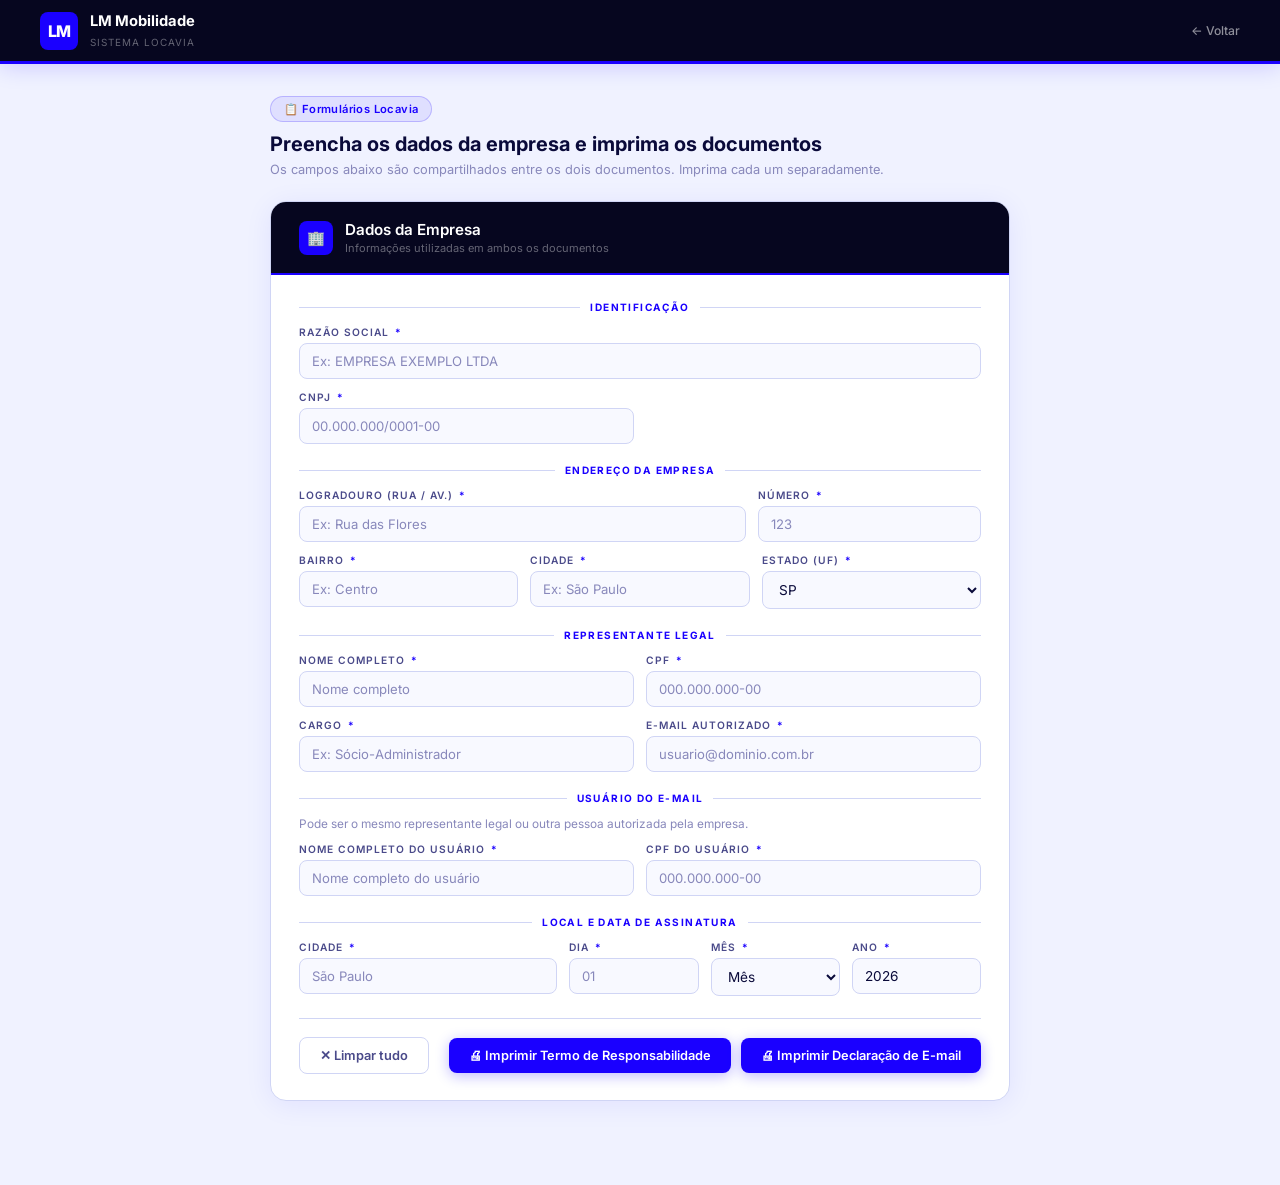
==== commit 171eeb52: "Add files via upload" ====
--- a/index.html
+++ b/index.html
@@ -4,147 +4,109 @@
 <meta charset="UTF-8">
 <meta name="viewport" content="width=device-width, initial-scale=1.0">
 <title>Formulários Locavia · LM Mobilidade</title>
-<link rel="icon" type="image/jpeg" href="[data-uri]">
+<link rel="icon" type="image/jpeg" href="[data-uri]">
 <link href="https://fonts.googleapis.com/css2?family=Inter:wght@300;400;500;600;700;800&display=swap" rel="stylesheet">
 <style>
-  :root {
-    --blue:   #1A00FF;
-    --navy:   #0A0A3A;
-    --dark:   #06061F;
-    --white:  #FFFFFF;
-    --gray:   #8888BB;
-    --border: #D0D5F5;
-    --bg:     #F0F2FF;
+  :root{
+    --blue:#1A00FF;--navy:#0A0A3A;--dark:#06061F;
+    --white:#FFF;--gray:#8888BB;--border:#D0D5F5;--bg:#F0F2FF;
+    --sub:#4A4A8A;--inp:#F8F9FF;
   }
-  * { box-sizing: border-box; margin: 0; padding: 0; }
-  body {
-    font-family: 'Inter', sans-serif;
-    background: var(--bg);
-    min-height: 100vh;
-    display: flex;
-    flex-direction: column;
-  }
-
-  /* HEADER */
-  header {
-    background: var(--dark);
-    height: 64px;
-    display: flex;
-    align-items: center;
-    justify-content: space-between;
-    padding: 0 40px;
-    border-bottom: 3px solid var(--blue);
-    box-shadow: 0 2px 24px rgba(26,0,255,0.18);
-  }
-  .logo-wrap { display: flex; align-items: center; gap: 12px; }
-  .lm-box {
-    width: 38px; height: 38px;
-    background: var(--blue);
-    border-radius: 8px;
-    display: flex; align-items: center; justify-content: center;
-    font-size: 1rem; font-weight: 800; color: var(--white);
-    letter-spacing: -1px;
-  }
-  .lm-info strong { display: block; font-size: 0.92rem; font-weight: 700; color: var(--white); }
-  .lm-info small  { font-size: 0.62rem; color: rgba(255,255,255,0.38); letter-spacing: 1px; text-transform: uppercase; }
-  .h-badge {
-    background: rgba(26,0,255,0.22); border: 1px solid rgba(26,0,255,0.45);
-    color: #9AABFF; font-size: 0.64rem; font-weight: 600;
-    padding: 4px 13px; border-radius: 20px; letter-spacing: 0.8px; text-transform: uppercase;
-  }
-
-  /* MAIN */
-  main {
-    flex: 1;
-    display: flex;
-    flex-direction: column;
-    align-items: center;
-    justify-content: center;
-    padding: 60px 20px;
-  }
-  .hero {
-    text-align: center;
-    margin-bottom: 48px;
-  }
-  .hero h1 {
-    font-size: 1.9rem; font-weight: 800;
-    color: var(--navy);
-    margin-bottom: 10px;
-    line-height: 1.15;
-  }
-  .hero h1 span { color: var(--blue); }
-  .hero p {
-    font-size: 0.9rem; color: var(--gray);
-    max-width: 420px; margin: 0 auto;
-    line-height: 1.6;
-  }
-
-  /* CARDS GRID */
-  .cards {
-    display: grid;
-    grid-template-columns: 1fr 1fr;
-    gap: 24px;
-    width: 100%;
-    max-width: 680px;
-  }
-  @media (max-width: 560px) { .cards { grid-template-columns: 1fr; } }
-
-  .doc-card {
-    background: var(--white);
-    border: 1.5px solid var(--border);
-    border-radius: 16px;
-    padding: 30px 26px 26px;
-    display: flex; flex-direction: column; gap: 16px;
-    box-shadow: 0 4px 28px rgba(26,0,255,0.07);
-    transition: transform 0.18s, box-shadow 0.18s;
-    text-decoration: none;
-    color: inherit;
-    cursor: pointer;
-  }
-  .doc-card:hover {
-    transform: translateY(-4px);
-    box-shadow: 0 10px 40px rgba(26,0,255,0.14);
-    border-color: var(--blue);
-  }
-  .card-icon {
-    width: 48px; height: 48px;
-    background: var(--blue);
-    border-radius: 12px;
-    display: flex; align-items: center; justify-content: center;
-    font-size: 1.4rem;
-  }
-  .card-info h2 {
-    font-size: 0.95rem; font-weight: 700;
-    color: var(--navy);
-    margin-bottom: 5px;
-    line-height: 1.3;
-  }
-  .card-info p {
-    font-size: 0.75rem; color: var(--gray);
-    line-height: 1.5;
-  }
-  .card-btn {
-    display: flex; align-items: center; justify-content: center; gap: 8px;
-    padding: 11px 0;
-    background: var(--blue);
-    color: var(--white);
-    border-radius: 8px;
-    font-size: 0.8rem; font-weight: 600;
-    letter-spacing: 0.2px;
-    transition: background 0.15s;
-    border: none; font-family: 'Inter', sans-serif; cursor: pointer;
-    width: 100%;
-  }
-  .card-btn:hover { background: #1400CC; }
-  .card-btn.alt { background: var(--navy); }
-  .card-btn.alt:hover { background: #060630; }
-
-  footer {
-    text-align: center;
-    padding: 20px;
-    font-size: 0.7rem;
-    color: var(--gray);
-    border-top: 1px solid var(--border);
+  *{box-sizing:border-box;margin:0;padding:0;}
+  body{font-family:'Inter',sans-serif;background:var(--bg);min-height:100vh;color:var(--navy);}
+
+  header{background:var(--dark);height:64px;display:flex;align-items:center;justify-content:space-between;padding:0 40px;border-bottom:3px solid var(--blue);box-shadow:0 2px 24px rgba(26,0,255,.18);position:sticky;top:0;z-index:100;}
+  .logo-wrap{display:flex;align-items:center;gap:12px;}
+  .lm-box{width:38px;height:38px;background:var(--blue);border-radius:8px;display:flex;align-items:center;justify-content:center;font-size:1rem;font-weight:800;color:var(--white);letter-spacing:-1px;}
+  .lm-info strong{display:block;font-size:.92rem;font-weight:700;color:var(--white);}
+  .lm-info small{font-size:.62rem;color:rgba(255,255,255,.38);letter-spacing:1px;text-transform:uppercase;}
+  .back-btn{display:flex;align-items:center;gap:6px;color:rgba(255,255,255,.55);font-size:.76rem;font-weight:500;text-decoration:none;transition:color .15s;}
+  .back-btn:hover{color:var(--white);}
+
+  .wrapper{max-width:780px;margin:0 auto;padding:32px 20px 60px;}
+
+  .page-heading{margin-bottom:24px;}
+  .page-heading .doc-badge{display:inline-flex;align-items:center;gap:7px;background:rgba(26,0,255,.08);border:1.5px solid rgba(26,0,255,.2);color:var(--blue);font-size:.7rem;font-weight:600;padding:5px 13px;border-radius:20px;letter-spacing:.4px;margin-bottom:10px;}
+  .page-heading h1{font-size:1.25rem;font-weight:700;color:var(--navy);line-height:1.25;}
+  .page-heading p{font-size:.8rem;color:var(--gray);margin-top:5px;}
+
+  .card{background:var(--white);border-radius:16px;border:1px solid var(--border);overflow:hidden;box-shadow:0 4px 28px rgba(26,0,255,.07);margin-bottom:24px;}
+  .card-top{background:var(--dark);padding:18px 28px;border-bottom:2px solid var(--blue);display:flex;align-items:center;gap:12px;}
+  .card-top-icon{width:34px;height:34px;background:var(--blue);border-radius:8px;display:flex;align-items:center;justify-content:center;font-size:.9rem;flex-shrink:0;}
+  .card-top-info h3{font-size:.95rem;font-weight:600;color:var(--white);}
+  .card-top-info p{font-size:.69rem;color:rgba(255,255,255,.38);margin-top:2px;}
+  .card-body{padding:26px 28px;}
+
+  .sdiv{display:flex;align-items:center;gap:10px;margin:20px 0 13px;}
+  .sdiv:first-child{margin-top:0;}
+  .sdiv span{font-size:.63rem;font-weight:700;text-transform:uppercase;letter-spacing:1.4px;color:var(--blue);white-space:nowrap;}
+  .sdiv::before,.sdiv::after{content:'';flex:1;height:1px;background:var(--border);}
+
+  .fg{display:grid;gap:12px;}
+  .fg2{grid-template-columns:1fr 1fr;}
+  .fg3{grid-template-columns:1fr 1fr 1fr;}
+  .fg4{grid-template-columns:2fr 1fr 1fr 1fr;}
+  .fgaddr{grid-template-columns:2fr 1fr;}
+  .fgaddr2{grid-template-columns:1fr 1fr 1fr;}
+  .full{grid-column:1/-1;}
+  .fld{display:flex;flex-direction:column;gap:5px;}
+
+  label{font-size:.64rem;font-weight:600;color:var(--sub);text-transform:uppercase;letter-spacing:1px;}
+  label .req{color:var(--blue);margin-left:2px;}
+  input,select{padding:9px 12px;border:1.5px solid var(--border);border-radius:8px;font-family:'Inter',sans-serif;font-size:.85rem;color:var(--navy);background:var(--inp);transition:border-color .15s,box-shadow .15s;outline:none;width:100%;}
+  input:focus,select:focus{border-color:var(--blue);background:var(--white);box-shadow:0 0 0 3px rgba(26,0,255,.1);}
+  input::placeholder{color:var(--gray);font-size:.82rem;}
+  .helper{font-size:.74rem;color:var(--gray);margin-bottom:12px;}
+
+  .actions{margin-top:22px;padding-top:18px;border-top:1px solid var(--border);display:flex;align-items:center;justify-content:flex-end;flex-wrap:wrap;gap:10px;}
+  .actions-split{margin-top:22px;padding-top:18px;border-top:1px solid var(--border);display:flex;align-items:center;justify-content:space-between;flex-wrap:wrap;gap:10px;}
+  .btn{padding:10px 20px;border:none;border-radius:8px;cursor:pointer;font-family:'Inter',sans-serif;font-size:.8rem;font-weight:600;transition:all .17s;display:inline-flex;align-items:center;gap:6px;white-space:nowrap;}
+  .btn-ghost{background:transparent;border:1.5px solid var(--border);color:var(--sub);}
+  .btn-ghost:hover{background:var(--bg);}
+  .btn-blue{background:var(--blue);color:var(--white);box-shadow:0 3px 14px rgba(26,0,255,.28);}
+  .btn-blue:hover{background:#1400CC;transform:translateY(-1px);box-shadow:0 5px 20px rgba(26,0,255,.36);}
+
+  /* OVERLAY */
+  #overlay{display:none;position:fixed;inset:0;z-index:1000;background:rgba(6,6,31,.93);overflow-y:auto;padding:28px 16px;}
+  #overlay.open{display:block;}
+  .pv-inner{max-width:860px;margin:0 auto;}
+  .pv-bar{display:flex;align-items:center;justify-content:space-between;margin-bottom:12px;flex-wrap:wrap;gap:10px;}
+  .pv-bar-title{font-size:.82rem;font-weight:600;color:rgba(255,255,255,.75);}
+  .pv-bar-btns{display:flex;gap:8px;}
+  .pv-hint{background:rgba(26,0,255,.14);border:1px solid rgba(26,0,255,.3);border-radius:8px;padding:9px 16px;color:#a0b0ff;font-size:.75rem;margin-bottom:14px;line-height:1.5;}
+
+  /* DOCUMENTO */
+  .doc-page{background:#fff;padding:52px 62px;font-family:'Times New Roman',Times,serif;font-size:11.5pt;line-height:1.65;color:#000;box-shadow:0 4px 28px rgba(0,0,0,.3);border-radius:4px;}
+  .doc-page h1.dt{text-align:center;font-size:13pt;font-weight:bold;text-transform:uppercase;letter-spacing:.4px;margin-bottom:20px;}
+  .doc-page h1.dt2{text-align:center;font-size:12pt;font-weight:bold;text-transform:uppercase;letter-spacing:.4px;margin:10px 0 14px;}
+  .doc-page h1.dt-decl{text-align:center;font-size:12.5pt;font-weight:bold;text-transform:uppercase;letter-spacing:.4px;margin-bottom:6px;}
+  .doc-page h2.ds{text-align:center;font-size:10.5pt;font-style:italic;font-weight:normal;margin-bottom:18px;}
+  .doc-page p{margin-bottom:10px;text-align:justify;}
+  .doc-page .fv{font-weight:bold;}
+  .doc-page .sec{font-weight:bold;text-transform:uppercase;margin-top:16px;margin-bottom:7px;}
+  .doc-page .si{margin-bottom:9px;text-align:justify;}
+  .doc-page .i1{margin-left:22px;}
+  .doc-page .i2{margin-left:40px;}
+  .doc-page .rlist{list-style:none;padding-left:0;}
+  .doc-page .rlist li{margin-bottom:5px;text-align:justify;}
+  .doc-page .stars{text-align:center;font-size:13pt;letter-spacing:6px;margin:22px 0 14px;}
+  .doc-page ul.bl{padding-left:22px;margin-bottom:10px;}
+  .doc-page ul.bl li{margin-bottom:4px;text-align:justify;}
+  .doc-page .sig{margin-top:36px;}
+  .doc-page .sig-line{border-top:1px solid #000;width:300px;margin-top:38px;margin-bottom:5px;}
+
+  /* PRINT — sem cabeçalho/rodapé do browser, margens moderadas (2,54cm sup/inf · 1,91cm lat) */
+  @media print{
+    @page{
+      margin-top: 2.54cm;
+      margin-bottom: 2.54cm;
+      margin-left: 1.91cm;
+      margin-right: 1.91cm;
+    }
+    body>header,body>.wrapper,#overlay .pv-bar,#overlay .pv-hint{display:none!important;}
+    #overlay{display:block!important;position:static!important;background:none!important;padding:0!important;overflow:visible!important;}
+    .pv-inner{max-width:100%!important;}
+    .doc-page{box-shadow:none!important;border-radius:0!important;padding:0!important;margin:0!important;font-size:11pt!important;}
   }
 </style>
 </head>
@@ -153,42 +115,337 @@
 <header>
   <div class="logo-wrap">
     <div class="lm-box">LM</div>
-    <div class="lm-info">
-      <strong>LM Mobilidade</strong>
-      <small>Sistema Locavia</small>
+    <div class="lm-info"><strong>LM Mobilidade</strong><small>Sistema Locavia</small></div>
+  </div>
+  <a class="back-btn" href="index.html">← Voltar</a>
+</header>
+
+<div class="wrapper">
+  <div class="page-heading">
+    <div class="doc-badge">📋 Formulários Locavia</div>
+    <h1>Preencha os dados da empresa e imprima os documentos</h1>
+    <p>Os campos abaixo são compartilhados entre os dois documentos. Imprima cada um separadamente.</p>
+  </div>
+
+  <!-- CARD: DADOS DA EMPRESA (compartilhado) -->
+  <div class="card">
+    <div class="card-top">
+      <div class="card-top-icon">🏢</div>
+      <div class="card-top-info">
+        <h3>Dados da Empresa</h3>
+        <p>Informações utilizadas em ambos os documentos</p>
+      </div>
+    </div>
+    <div class="card-body">
+
+      <div class="sdiv"><span>Identificação</span></div>
+      <div class="fg fg2">
+        <div class="fld full">
+          <label>Razão Social <span class="req">*</span></label>
+          <input type="text" id="razao" placeholder="Ex: EMPRESA EXEMPLO LTDA" />
+        </div>
+        <div class="fld">
+          <label>CNPJ <span class="req">*</span></label>
+          <input type="text" id="cnpj" placeholder="00.000.000/0001-00" maxlength="18" oninput="maskCNPJ(this)" />
+        </div>
+      </div>
+
+      <div class="sdiv"><span>Endereço da Empresa</span></div>
+      <div class="fg fgaddr">
+        <div class="fld">
+          <label>Logradouro (Rua / Av.) <span class="req">*</span></label>
+          <input type="text" id="rua" placeholder="Ex: Rua das Flores" />
+        </div>
+        <div class="fld">
+          <label>Número <span class="req">*</span></label>
+          <input type="text" id="num" placeholder="123" />
+        </div>
+      </div>
+      <div class="fg fgaddr2" style="margin-top:12px">
+        <div class="fld">
+          <label>Bairro <span class="req">*</span></label>
+          <input type="text" id="bairro" placeholder="Ex: Centro" />
+        </div>
+        <div class="fld">
+          <label>Cidade <span class="req">*</span></label>
+          <input type="text" id="cidade_emp" placeholder="Ex: São Paulo" />
+        </div>
+        <div class="fld">
+          <label>Estado (UF) <span class="req">*</span></label>
+          <select id="uf">
+            <option value="">Selecione</option>
+            <option>AC</option><option>AL</option><option>AP</option><option>AM</option>
+            <option>BA</option><option>CE</option><option>DF</option><option>ES</option>
+            <option>GO</option><option>MA</option><option>MT</option><option>MS</option>
+            <option>MG</option><option>PA</option><option>PB</option><option>PR</option>
+            <option>PE</option><option>PI</option><option>RJ</option><option>RN</option>
+            <option>RS</option><option>RO</option><option>RR</option><option>SC</option>
+            <option selected>SP</option><option>SE</option><option>TO</option>
+          </select>
+        </div>
+      </div>
+
+      <div class="sdiv"><span>Representante Legal</span></div>
+      <div class="fg fg2">
+        <div class="fld">
+          <label>Nome Completo <span class="req">*</span></label>
+          <input type="text" id="rep_nome" placeholder="Nome completo" />
+        </div>
+        <div class="fld">
+          <label>CPF <span class="req">*</span></label>
+          <input type="text" id="rep_cpf" placeholder="000.000.000-00" maxlength="14" oninput="maskCPF(this)" />
+        </div>
+        <div class="fld">
+          <label>Cargo <span class="req">*</span></label>
+          <input type="text" id="rep_cargo" placeholder="Ex: Sócio-Administrador" />
+        </div>
+        <div class="fld">
+          <label>E-mail Autorizado <span class="req">*</span></label>
+          <input type="email" id="email" placeholder="usuario@dominio.com.br" />
+        </div>
+      </div>
+
+      <div class="sdiv"><span>Usuário do E-mail</span></div>
+      <p class="helper">Pode ser o mesmo representante legal ou outra pessoa autorizada pela empresa.</p>
+      <div class="fg fg2">
+        <div class="fld">
+          <label>Nome Completo do Usuário <span class="req">*</span></label>
+          <input type="text" id="user_nome" placeholder="Nome completo do usuário" />
+        </div>
+        <div class="fld">
+          <label>CPF do Usuário <span class="req">*</span></label>
+          <input type="text" id="user_cpf" placeholder="000.000.000-00" maxlength="14" oninput="maskCPF(this)" />
+        </div>
+      </div>
+
+      <div class="sdiv"><span>Local e Data de Assinatura</span></div>
+      <div class="fg fg4">
+        <div class="fld">
+          <label>Cidade <span class="req">*</span></label>
+          <input type="text" id="cidade_ass" placeholder="São Paulo" />
+        </div>
+        <div class="fld">
+          <label>Dia <span class="req">*</span></label>
+          <input type="number" id="dia" placeholder="01" min="1" max="31" />
+        </div>
+        <div class="fld">
+          <label>Mês <span class="req">*</span></label>
+          <select id="mes">
+            <option value="">Mês</option>
+            <option>janeiro</option><option>fevereiro</option><option>março</option>
+            <option>abril</option><option>maio</option><option>junho</option>
+            <option>julho</option><option>agosto</option><option>setembro</option>
+            <option>outubro</option><option>novembro</option><option>dezembro</option>
+          </select>
+        </div>
+        <div class="fld">
+          <label>Ano <span class="req">*</span></label>
+          <input type="number" id="ano" value="2026" min="2020" max="2099" />
+        </div>
+      </div>
+
+      <div class="actions-split">
+        <button class="btn btn-ghost" onclick="clearAll()">✕ Limpar tudo</button>
+        <div style="display:flex;gap:10px;flex-wrap:wrap;">
+          <button class="btn btn-blue" onclick="openTermo()">🖨 Imprimir Termo de Responsabilidade</button>
+          <button class="btn btn-blue" onclick="openDeclaracao()">🖨 Imprimir Declaração de E-mail</button>
+        </div>
+      </div>
+
     </div>
   </div>
-  <div class="h-badge">Gestão de Formulários</div>
-</header>
-
-<main>
-  <div class="hero">
-    <h1>Selecione o <span>formulário</span><br>que deseja preencher</h1>
-    <p>Escolha um dos documentos abaixo, preencha os dados e imprima em PDF.</p>
+</div>
+
+<!-- OVERLAY -->
+<div id="overlay">
+  <div class="pv-inner">
+    <div class="pv-bar">
+      <span class="pv-bar-title" id="overlayTitle"></span>
+      <div class="pv-bar-btns">
+        <button class="btn btn-blue" onclick="window.print()">🖨 Imprimir / Salvar PDF</button>
+        <button class="btn btn-ghost" style="color:rgba(255,255,255,.6);border-color:rgba(255,255,255,.2)" onclick="document.getElementById('overlay').classList.remove('open')">✕ Fechar</button>
+      </div>
+    </div>
+    <div id="docContent"></div>
   </div>
-
-  <div class="cards">
-    <a class="doc-card" href="termo.html">
-      <div class="card-icon">📄</div>
-      <div class="card-info">
-        <h2>Termo de Responsabilidade Locavia</h2>
-        <p>Responsabilidades da contratada para utilização do sistema Locavia e proteção de dados.</p>
-      </div>
-      <button class="card-btn alt">Preencher e Imprimir →</button>
-    </a>
-
-    <a class="doc-card" href="declaracao.html">
-      <div class="card-icon">📧</div>
-      <div class="card-info">
-        <h2>Declaração de Titularidade e Uso de E-mail</h2>
-        <p>Autorização de uso de e-mail para acesso ao sistema Locavia.</p>
-      </div>
-      <button class="card-btn">Preencher e Imprimir →</button>
-    </a>
+</div>
+
+<script>
+function maskCPF(el){
+  let v=el.value.replace(/\D/g,'');
+  if(v.length>9) v=v.replace(/(\d{3})(\d{3})(\d{3})(\d{1,2})/,'$1.$2.$3-$4');
+  else if(v.length>6) v=v.replace(/(\d{3})(\d{3})(\d{1,3})/,'$1.$2.$3');
+  else if(v.length>3) v=v.replace(/(\d{3})(\d{1,3})/,'$1.$2');
+  el.value=v;
+}
+function maskCNPJ(el){
+  let v=el.value.replace(/\D/g,'');
+  if(v.length>12) v=v.replace(/(\d{2})(\d{3})(\d{3})(\d{4})(\d{1,2})/,'$1.$2.$3/$4-$5');
+  else if(v.length>8) v=v.replace(/(\d{2})(\d{3})(\d{3})(\d{1,4})/,'$1.$2.$3/$4');
+  else if(v.length>5) v=v.replace(/(\d{2})(\d{3})(\d{1,3})/,'$1.$2.$3');
+  else if(v.length>2) v=v.replace(/(\d{2})(\d{1,3})/,'$1.$2');
+  el.value=v;
+}
+function clearAll(){
+  ['razao','cnpj','rua','num','bairro','cidade_emp','rep_nome','rep_cpf',
+   'rep_cargo','email','user_nome','user_cpf','cidade_ass','dia','mes'].forEach(id=>{
+    const el=document.getElementById(id);
+    if(!el) return;
+    if(el.tagName==='SELECT') el.selectedIndex=0;
+    else el.value='';
+  });
+  document.getElementById('ano').value='2026';
+  document.getElementById('uf').value='SP';
+}
+
+function g(id){ return document.getElementById(id)?.value?.trim()||''; }
+
+function getFormData(){
+  return {
+    razao:    g('razao')      || '[QUALIFICAÇÃO DA CONTRATADA]',
+    cnpj:     g('cnpj')       || 'XX.XXX.XXX/0001-XX',
+    rua:      g('rua'),
+    num:      g('num'),
+    bairro:   g('bairro'),
+    cidEmp:   g('cidade_emp'),
+    uf:       g('uf'),
+    repNome:  g('rep_nome')   || '(nome completo do representante legal)',
+    repCpf:   g('rep_cpf')    || 'XXX.XXX.XXX-XX',
+    repCargo: g('rep_cargo')  || 'Representante Legal',
+    email:    g('email')      || 'xxxxxxxx@xxxx.com.br',
+    userNome: g('user_nome')  || '(nome completo da pessoa)',
+    userCpf:  g('user_cpf')   || 'XXX.XXX.XXX-XX',
+    cidade:   g('cidade_ass') || '_____________',
+    dia:      g('dia')        || '____',
+    mes:      document.getElementById('mes')?.value || '__________',
+    ano:      g('ano')        || '________',
+  };
+}
+
+function openTermo(){
+  const d = getFormData();
+  document.getElementById('overlayTitle').textContent = '📄 Termo de Responsabilidade para Utilização do Locavia';
+  document.getElementById('docContent').innerHTML = `
+<div class="doc-page">
+  <h1 class="dt">TERMO DE RESPONSABILIDADE PARA UTILIZAÇÃO DO LOCAVIA</h1>
+
+  <p><span class="fv">${d.razao}</span>, neste ato representada na forma dos seus instrumentos constitutivos, doravante designada simplesmente por "Contratada".</p>
+  <p>Pelo presente Termo de Responsabilidade, a Contratada reconhece e concorda com as condições estabelecidas para utilização do sistema denominado LOCAVIA, disponibilizado pela LM Serviços de Mobilidade.</p>
+
+  <p class="sec">1. OBJETO</p>
+  <p class="si i1">1.1. Este Termo tem como objeto regular a utilização do sistema Locavia e seus módulos acessórios (doravante denominado simplesmente "Locavia"), disponibilizado pela LM Serviços de Mobilidade ("LM") para execução de atividades relacionadas aos serviços prestados pela Contratada.</p>
+
+  <p class="sec">2. RESPONSABILIDADES DA CONTRATADA</p>
+  <p class="si i1">2.1. A Contratada compromete-se a:</p>
+  <ul class="rlist i2">
+    <li>(i) Responder pela conduta de seus prepostos, funcionários, ou qualquer integrante sob sua responsabilidade que tenha acesso ao sistema Locavia em razão de prestação de serviços à LM;</li>
+    <li>(ii) Seguir as instruções e diretrizes passadas pela LM ou pelo desenvolvedor do Locavia quanto à utilização do sistema;</li>
+    <li>(iii) Respeitar as regras de confidencialidade e de proteção de dados pessoais estabelecidas no Contrato de Prestação de Serviços assinado com a LM e/ou conforme previsto neste Termo;</li>
+    <li>(iv) Utilizar o Locavia exclusivamente para fins lícitos e respeitando as normas aplicáveis quanto ao direito de propriedade intelectual;</li>
+    <li>(v) Responsabilizar-se pela veracidade e exatidão das informações fornecidas durante o uso do Locavia;</li>
+    <li>(vi) Não realizar qualquer atividade que possa prejudicar, danificar ou interferir no funcionamento do Locavia ou de servidores utilizados para disponibilizá-lo.</li>
+    <li>(vii) Responsabilizar-se por seus dados e conta de acesso, mantendo-os de forma segura, não compartilhando sua senha com terceiros;</li>
+    <li>(viii) Comunicar imediatamente qualquer incidente de segurança que tenha conhecimento e que possa comprometer a integridade, confidencialidade ou disponibilidade dos dados contidos no sistema Locavia;</li>
+    <li>(ix) Comunicar imediatamente o desligamento de qualquer usuário sob sua responsabilidade que possua acesso ao sistema Locavia, solicitando a revogação de suas credenciais e prevenindo acessos indevidos;</li>
+    <li>(x) Permitir, a qualquer momento, auditoria por parte da LM, ou de terceiros por ela indicados, para verificação de conformidade com as regras de utilização do sistema, bem como dos requisitos de segurança da informação e privacidade e proteção de dados pessoais.</li>
+  </ul>
+
+  <p class="sec">3. SEGURANÇA DA INFORMAÇÃO</p>
+  <p class="si i1">3.1. A Contratada deverá possuir medidas técnicas e de governança da Segurança da Informação para proteção do ambiente tecnológico, infraestrutura, plataformas e serviços prestados à LM que sejam adequadas ao seu ramo de atividade. Por medidas adequadas entende-se, mas não se limita às ferramentas de busca de vulnerabilidades; correções de segurança disponibilizadas pelo fabricante das tecnologias utilizadas no prazo determinado pela criticidade; proteções nas estações de trabalho e infraestrutura como, no mínimo, antivírus; testes de intrusão no ambiente; programa de conscientização em segurança da informação aos colaboradores; plano de continuidade de negócios; controles de acesso eficazes de autenticação e autorização de credenciais.</p>
+  <p class="si i1">3.2. A LM poderá solicitar avaliações de maturidade periódicas em segurança da informação, utilizando-se de recursos próprios, prepostos, e/ou por autoavaliação.</p>
+  <p class="si i1">3.3. A LM poderá solicitar material comprobatório dos controles de segurança da informação, incluindo, mas não se limitando, a resultados de <em>pentest</em>, auditorias, planos de ação sobre os riscos identificados. A Contratada deverá prestar contas, mensalmente, sobre a evolução de eventuais planos de ação em curso (com as devidas evidências), até que todas as vulnerabilidades sejam resolvidas, levando sempre em consideração o nível de criticidade para sua priorização e urgência na resposta.</p>
+
+  <p class="sec">4. PROTEÇÃO DE DADOS PESSOAIS</p>
+  <p class="si i1">4.1. Para fins de execução do presente Termo e, em observância às obrigações e responsabilidades assumidas pelas Partes no âmbito da proteção de dados pessoais, as Partes declaram-se cientes e comprometem-se a cumprir as disposições aplicáveis no TERMO DE PROTEÇÃO DE DADOS PESSOAIS, parte integrante deste instrumento.</p>
+
+  <p class="sec">5. SUSPENSÃO DE ACESSO</p>
+  <p class="si i1">5.1. A LM reserva-se o direito de, a qualquer momento, modificar ou interromper, temporariamente ou permanentemente, o acesso ao sistema Locavia, sem aviso prévio à Contratada.</p>
+  <p class="si i1">5.2. A suspensão do acesso pode ser feita em caráter preventivo, de modo a interromper qualquer ameaça à integridade e confiabilidade do sistema ou dos dados nele contidos.</p>
+
+  <p class="sec">6. RESPONSABILIDADE CIVIL POR DANOS</p>
+  <p class="si i1">6.1. No caso de qualquer incidente decorrente do uso indevido ou má utilização, de modo doloso ou culposo, a Contratada responderá pelos danos efetivamente sofridos pela LM e/ou por terceiros.</p>
+
+  <p class="sec">7. DISPOSIÇÕES FINAIS</p>
+  <p class="si i1">7.1. Caso qualquer disposição deste Termo seja considerada inválida ou inaplicável, as demais disposições permanecerão em pleno vigor.</p>
+  <p class="si i1">7.2. O não exercício ou a demora no exercício de qualquer direito ou faculdade previstos neste Termo não implicará em renúncia ou novação desses direitos.</p>
+
+  <div class="stars">* * *</div>
+
+  <h1 class="dt2">PROTEÇÃO DE DADOS PESSOAIS</h1>
+
+  <p class="si">1. As Partes, sempre que aplicável, obrigam-se a atuar no presente Contrato em conformidade com a Legislação vigente sobre segurança da informação, privacidade e proteção de dados relativos a uma pessoa física identificada ou identificável ("Dados Pessoais"), as normas gerais ou setoriais sobre os temas e as determinações de órgãos reguladores/fiscalizadores sobre a matéria, em especial, mas não se limitando à Lei n.º 13.709/2018 (Lei Geral de Proteção de Dados Pessoais) e normativos emitidos pela Autoridade Nacional de Proteção de Dados ("Legislação Aplicável").</p>
+  <p class="si i1">1.1. A Contratada deverá monitorar, por meios adequados, sua própria conformidade com as respectivas obrigações de proteção de Dados Pessoais em relação aos serviços contratados.</p>
+  <p class="si">2. A Contratada se compromete a restringir o tratamento ao mínimo de Dados Pessoais necessários, visando o alcance de finalidades que sejam imprescindíveis à execução do objeto deste Contrato, em estrita observância às instruções recebidas da Contratante em relação ao tratamento dos Dados Pessoais, devendo a Contratada, no que lhe couber, garantir sua licitude e idoneidade, sob pena de arcar com as perdas e danos que eventualmente possa causar, sem prejuízo das demais sanções aplicáveis.</p>
+  <p class="si">3. A Contratada deverá notificar, em até 24 (vinte e quatro) horas, a Contratante sobre eventuais reclamações e solicitações dos titulares de Dados Pessoais (por exemplo, sobre a exclusão ou retificação de dados), bem como qualquer requisição de terceiros, incluindo, mas não se limitando à Autoridade Nacional de Proteção de Dados – ANPD, reconhecendo que a resposta a estas reclamações, solicitações ou requisições cabe exclusivamente à Contratante.</p>
+  <p class="si">4. A Contratada deverá adotar medidas técnicas e organizacionais de modo a assegurar a confidencialidade, integridade, disponibilidade e autenticidade dos Dados Pessoais e protegê-los contra a destruição, perda, alteração, comunicação, difusão ou acesso não autorizado ("Incidente de Segurança").</p>
+  <p class="si i1">4.1. Sempre em observância ao estado da técnica disponível, a Contratada compromete-se a adotar tecnologias para estruturar os seus ambientes (sejam físicos ou lógicos), utilizados para o tratamento dos Dados Pessoais, em observância aos padrões de segurança da informação, diretrizes estipuladas pela Contratante e legislação/regulamentação aplicável.</p>
+  <p class="si">5. A Contratada deverá realizar o registro de todas as atividades realizadas em seus sistemas/ambientes ("Registros") no mínimo enquanto o Contrato permanecer vigente, incluindo qualquer atividade relativa a Dados Pessoais tratados sob determinação da Contratante, de modo a permitir a identificação de quem as realizou.</p>
+  <p class="si">6. A Contratada somente poderá compartilhar Dados Pessoais com terceiros, incluindo, mas não se limitando, à subcontratação de qualquer parte dos SERVIÇOS que envolvam o tratamento de Dados Pessoais para um ou mais terceiros ("SUBOPERADORES"), mediante autorização prévia e por escrito da Contratante. Neste caso, a Contratada permanecerá integralmente responsável pelas ações e omissões do terceiro que engajar e deverá celebrar um contrato escrito com este terceiro para (i) obrigá-lo às mesmas condições impostas por este Contrato em relação à Contratada, no que for aplicável, incluindo obrigações de proteção de Dados Pessoais desta cláusula; (ii) descrever os serviços subcontratados, quando aplicável; e (iii) descrever as medidas técnicas e organizacionais que o terceiro engajado no tratamento deverá implementar.</p>
+  <p class="si">7. A Contratante terá o direito de acompanhar, monitorar, auditar e fiscalizar a conformidade da Contratada com as obrigações de proteção de Dados Pessoais, sem que isso implique em qualquer diminuição da responsabilidade que a Contratada possui perante a lei e ao Contrato.</p>
+  <p class="si">8. A Contratada deverá notificar a Contratante em até 24 (vinte e quatro) horas (i) de qualquer não cumprimento (ainda que suspeito) das disposições legais ou contratuais relativas à proteção de Dados Pessoais; (ii) de qualquer violação de segurança na Contratada ou nos seus SUBOPERADORES; (iii) de qualquer vulnerabilidade e/ou suspeita de Incidente de Segurança relacionado ao objeto do Contrato.</p>
+  <p class="si i1">8.1. Em caso de ordem de Tribunal, autoridade pública ou reguladora competente, o prazo estabelecido acima poderá ser reduzido.</p>
+  <p class="si i1">8.2. A notificação sobre eventuais Incidentes de Segurança envolvendo Dados Pessoais tratados em razão do Contrato à Contratante deverá conter, no mínimo, as informações exigidas pela Legislação Aplicável, além de outras que porventura forem solicitadas pela Contratante, a qualquer tempo.</p>
+  <p class="si i1">8.3. Se a Contratada não dispuser de todas as informações da cláusula 1.8.2 acima, no momento do envio da comunicação, deverá transmiti-las gradualmente, comprometendo-se a enviar informações completas à Contratante em até 10 (dez) dias.</p>
+  <p class="si i1">8.4. Após notificada sobre o Incidente, cabe à Contratante providenciar a notificação dos titulares de dados afetados e da ANPD, quando aplicável. Sem prejuízo, a Contratada deverá cooperar com a aplicação de medidas determinadas pela Contratante para evitar vulnerabilidades ou Incidentes da mesma natureza.</p>
+  <p class="si i1">8.5. Para Incidentes causados em decorrência de ação ou omissão da Contratada, esta será responsável por eventuais sanções aplicadas pelas autoridades competentes, sem prejuízo das demais disposições contratuais aplicáveis.</p>
+  <p class="si">9. A Contratada compromete-se a auxiliar a Contratante (i) com suas obrigações judiciais ou administrativas, de acordo com a legislação de proteção de Dados Pessoais aplicável, fornecendo informações relevantes disponíveis e qualquer outra assistência para documentar e eliminar a causa e os riscos impostos por quaisquer violações de segurança; e (ii) no cumprimento das obrigações decorrentes dos direitos dos Titulares de Dados Pessoais, principalmente por meio de medidas técnicas e organizacionais adequadas.</p>
+  <p class="si">10. É vedado à Contratada a realização de Tratamento dos Dados Pessoais para quaisquer finalidades alheias, derivadas ou secundárias ao Contrato, bem como para finalidades próprias da Contratada, inclusive a utilização, compartilhamento ou comercialização de quaisquer eventuais elementos de Dados Pessoais, incluindo o Tratamento de base de dados secundária e inteligência criada a partir dos Dados Pessoais tratados pela Contratada no âmbito do Contrato, exceto se obtida a autorização prévia e por escrito da Contratante.</p>
+  <p class="si i1">10.1. Caso a Contratada realize o tratamento em desacordo com a cláusula 1.10 acima, a Contratada se responsabilizará integralmente pela legitimidade do tratamento enquanto controlador singular, sem prejuízo de incorrer nas penalidades contratuais pelo descumprimento das instruções da Contratante.</p>
+  <p class="si">11. A Contratante não autoriza a Contratada a usar, compartilhar ou comercializar quaisquer eventuais elementos de Dados, produtos ou subprodutos que sejam originados ou criados a partir do tratamento de Dados estabelecido pelo Contrato.</p>
+  <p class="si">12. A Contratada, de acordo com as instruções da Contratante, compromete-se a excluir ou devolver todos os Dados Pessoais que vier a ter acesso em razão do Contrato, em até 30 (trinta) dias, nos casos em que: (i) a Contratante solicitar; (ii) o Contrato for rescindido antecipadamente; ou (iii) com o término da vigência do Contrato. Em adição, a Contratada não deve guardar, armazenar ou reter os Dados por tempo superior ao prazo legal ou necessário para a execução do Contrato.</p>
+  <p class="si i1">12.1. A Contratada compromete-se a enviar comprovação inequívoca da referida exclusão à Contratante.</p>
+  <p class="si">13. Sem prejuízo de demais cláusulas, caso deixe de observar a Legislação Aplicável, as disposições do Contrato ou as instruções lícitas do controlador, a Contratada indenizará a Contratante e terceiros porventura impactados pelas perdas e danos causados, bem como por quaisquer consequências do referido descumprimento que exijam o desembolso de valores.</p>
+  <p class="si i1">13.1. Caso a Contratante assuma qualquer responsabilidade atribuível à Contratada, fica assegurado à Contratante, nos termos da lei, o direito de regresso em face da Contratada diante de eventuais danos causados por este em decorrência do descumprimento das obrigações aqui assumidas em relação à proteção de dados.</p>
+  <p class="si">14. Sem prejuízo e observada a cláusula 1.6, a Contratada declara-se ciente que poderá realizar a Transferência de Dados Pessoais para o exterior com a finalidade exclusiva de armazenamento, devendo a Contratada assumir, integralmente, a responsabilidade por terceiros engajados no tratamento de Dados Pessoais perante a Contratante. Para quaisquer outras finalidades, a Contratada somente poderá realizar a transferência internacional de Dados Pessoais mediante a autorização expressa, prévia e por escrito da Contratante.</p>
+  <p class="si i1">14.1. Caso a Contratada realize transferência internacional dos Dados Pessoais tratados no âmbito dos SERVIÇOS, enquanto exportador de dados, a Contratada deverá: a) adotar mecanismo de transferência internacional válido, em observância aos requisitos da Legislação Aplicável; b) informar a Contratante sobre o mecanismo adotado, fornecendo cópia integral do documento firmado; c) informar a Contratante sobre o(s) país(es) para o(s) qual(is) os dados serão enviados; d) informar sobre a forma, a duração e a finalidade específica da transferência, as responsabilidades dos agentes e as medidas de segurança adotadas.</p>
+  <p class="si i1">14.1.1. Se para a execução dos SERVIÇOS houver necessidade de transferência internacional de Dados Pessoais pela Contratante à Contratada, a Contratada desde já se compromete a firmar instrumento contratual específico a fim de regular esta transferência, nos termos da Legislação Aplicável.</p>
+  <p class="si i1">14.1.2. Na hipótese de modificação dos textos legais aplicáveis ou de entendimentos de autoridade competente sobre a matéria, as Partes acordam em firmar termo aditivo para adequar, quando necessário, a prestação dos serviços. Se algumas das modificações impedir a continuidade da prestação dos serviços, a Contratante poderá resolver o Contrato sem ônus, apurando-se os valores eventualmente devidos até a data da rescisão.</p>
+
+  <div class="stars">* * *</div>
+</div>`;
+
+  document.getElementById('overlay').classList.add('open');
+  document.getElementById('overlay').scrollTop = 0;
+}
+
+function openDeclaracao(){
+  const d = getFormData();
+  const endereco = [d.rua, d.num, d.bairro, d.cidEmp, d.uf].filter(Boolean).join(', ') || '(endereço completo)';
+  document.getElementById('overlayTitle').textContent = '📧 Declaração de Titularidade e Autorização de Uso de E-mail';
+  document.getElementById('docContent').innerHTML = `
+<div class="doc-page">
+  <h1 class="dt-decl">DECLARAÇÃO DE TITULARIDADE E AUTORIZAÇÃO DE USO DE E-MAIL</h1>
+  <h2 class="ds">(Específica para utilização no Sistema Locavia)</h2>
+
+  <p>A empresa <span class="fv">${d.razao}</span>, inscrita no CNPJ sob o nº <span class="fv">${d.cnpj}</span>, com sede à <span class="fv">${endereco}</span>, neste ato representada por seu representante legal <span class="fv">${d.repNome}</span>, portador do CPF nº <span class="fv">${d.repCpf}</span>, declara para os devidos fins que:</p>
+
+  <p>O endereço de e-mail <span class="fv">${d.email}</span> é de responsabilidade e uso autorizado pela empresa acima identificada, ainda que o referido domínio eletrônico não esteja expressamente vinculado ao cartão CNPJ ou registrado formalmente em nome da empresa.</p>
+
+  <p>Declara ainda que o referido endereço eletrônico é utilizado por <span class="fv">${d.userNome}</span>, CPF nº <span class="fv">${d.userCpf}</span>, na qualidade de colaborador(a)/prestador(a) de serviços/representante autorizado(a) da empresa, estando formalmente autorizado(a) a utilizá-lo para fins profissionais e institucionais.</p>
+
+  <p>Para fins específicos de acesso e utilização do <strong>Sistema Locavia</strong>, a empresa ratifica que:</p>
+
+  <ul class="bl">
+    <li>O e-mail informado poderá ser utilizado como identificador de acesso ao sistema;</li>
+    <li>A empresa assume integral responsabilidade pelas ações realizadas por meio desse usuário;</li>
+    <li>O uso do e-mail está sob sua governança e controle;</li>
+    <li>Eventuais alterações de vínculo ou responsabilidade serão formalmente comunicadas.</li>
+  </ul>
+
+  <p>A empresa declara estar ciente de que a concessão de acesso ao Sistema Locavia poderá estar condicionada à veracidade das informações ora prestadas.</p>
+
+  <p>Por ser verdade, firma a presente declaração.</p>
+
+  <div class="sig">
+    <p>${d.cidade}, ${d.dia} de ${d.mes} de ${d.ano}.</p>
+    <div class="sig-line"></div>
+    <p><strong>${d.repNome}</strong><br>${d.repCargo}<br>CPF: ${d.repCpf}</p>
   </div>
-</main>
-
-<footer>LM Mobilidade &nbsp;·&nbsp; Sistema Locavia &nbsp;·&nbsp; Gestão de Formulários</footer>
-
+</div>`;
+
+  document.getElementById('overlay').classList.add('open');
+  document.getElementById('overlay').scrollTop = 0;
+}
+</script>
 </body>
 </html>
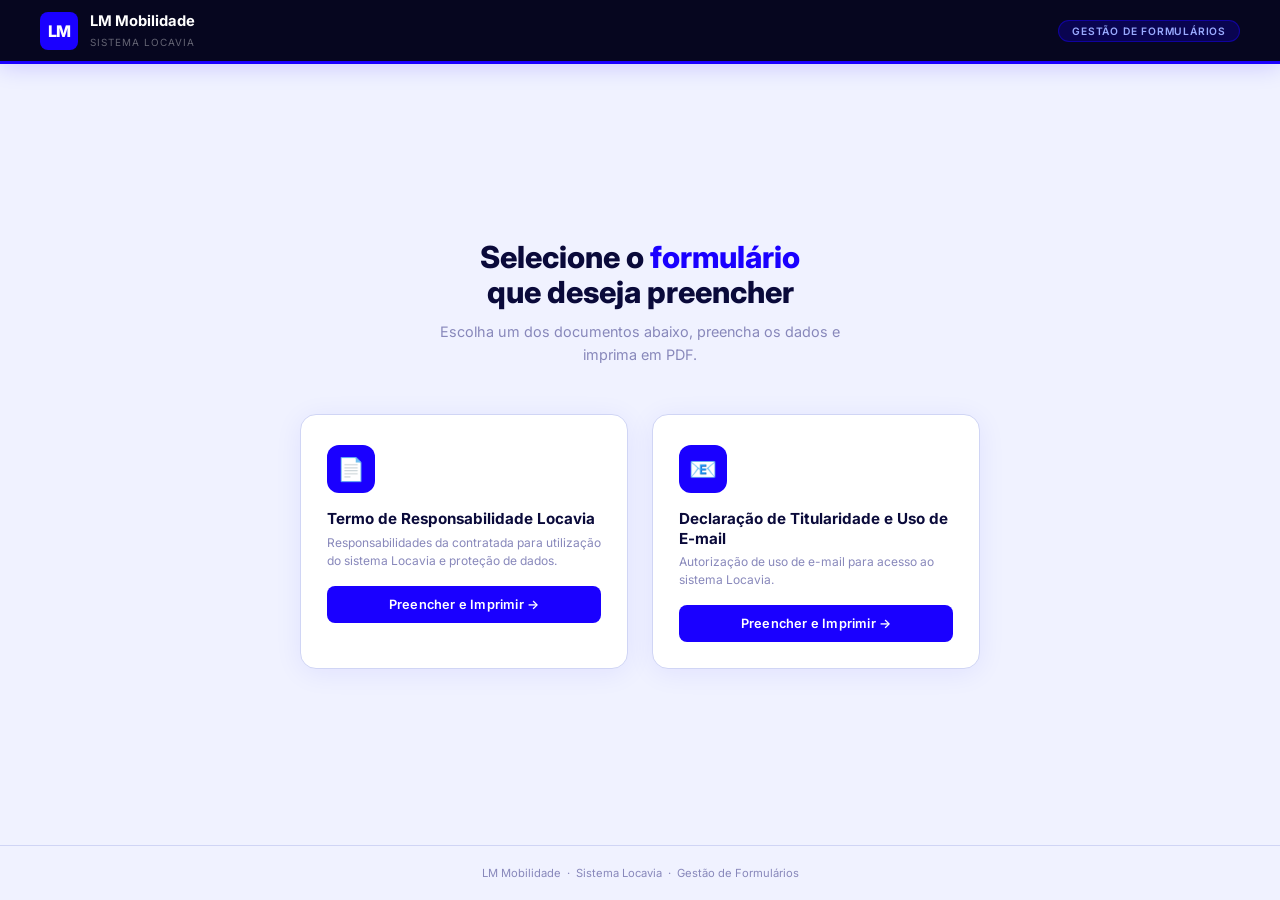
==== commit a2bf9380: "Add files via upload" ====
--- a/index.html
+++ b/index.html
@@ -7,106 +7,139 @@
 <link rel="icon" type="image/jpeg" href="[data-uri]">
 <link href="https://fonts.googleapis.com/css2?family=Inter:wght@300;400;500;600;700;800&display=swap" rel="stylesheet">
 <style>
-  :root{
-    --blue:#1A00FF;--navy:#0A0A3A;--dark:#06061F;
-    --white:#FFF;--gray:#8888BB;--border:#D0D5F5;--bg:#F0F2FF;
-    --sub:#4A4A8A;--inp:#F8F9FF;
+  :root {
+    --blue:   #1A00FF;
+    --navy:   #0A0A3A;
+    --dark:   #06061F;
+    --white:  #FFFFFF;
+    --gray:   #8888BB;
+    --border: #D0D5F5;
+    --bg:     #F0F2FF;
   }
-  *{box-sizing:border-box;margin:0;padding:0;}
-  body{font-family:'Inter',sans-serif;background:var(--bg);min-height:100vh;color:var(--navy);}
+  * { box-sizing: border-box; margin: 0; padding: 0; }
+  body {
+    font-family: 'Inter', sans-serif;
+    background: var(--bg);
+    min-height: 100vh;
+    display: flex;
+    flex-direction: column;
+  }
 
-  header{background:var(--dark);height:64px;display:flex;align-items:center;justify-content:space-between;padding:0 40px;border-bottom:3px solid var(--blue);box-shadow:0 2px 24px rgba(26,0,255,.18);position:sticky;top:0;z-index:100;}
-  .logo-wrap{display:flex;align-items:center;gap:12px;}
-  .lm-box{width:38px;height:38px;background:var(--blue);border-radius:8px;display:flex;align-items:center;justify-content:center;font-size:1rem;font-weight:800;color:var(--white);letter-spacing:-1px;}
-  .lm-info strong{display:block;font-size:.92rem;font-weight:700;color:var(--white);}
-  .lm-info small{font-size:.62rem;color:rgba(255,255,255,.38);letter-spacing:1px;text-transform:uppercase;}
-  .back-btn{display:flex;align-items:center;gap:6px;color:rgba(255,255,255,.55);font-size:.76rem;font-weight:500;text-decoration:none;transition:color .15s;}
-  .back-btn:hover{color:var(--white);}
+  header {
+    background: var(--dark);
+    height: 64px;
+    display: flex;
+    align-items: center;
+    justify-content: space-between;
+    padding: 0 40px;
+    border-bottom: 3px solid var(--blue);
+    box-shadow: 0 2px 24px rgba(26,0,255,0.18);
+  }
+  .logo-wrap { display: flex; align-items: center; gap: 12px; }
+  .lm-box {
+    width: 38px; height: 38px;
+    background: var(--blue);
+    border-radius: 8px;
+    display: flex; align-items: center; justify-content: center;
+    font-size: 1rem; font-weight: 800; color: var(--white);
+    letter-spacing: -1px;
+  }
+  .lm-info strong { display: block; font-size: 0.92rem; font-weight: 700; color: var(--white); }
+  .lm-info small  { font-size: 0.62rem; color: rgba(255,255,255,0.38); letter-spacing: 1px; text-transform: uppercase; }
+  .h-badge {
+    background: rgba(26,0,255,0.22); border: 1px solid rgba(26,0,255,0.45);
+    color: #9AABFF; font-size: 0.64rem; font-weight: 600;
+    padding: 4px 13px; border-radius: 20px; letter-spacing: 0.8px; text-transform: uppercase;
+  }
 
-  .wrapper{max-width:780px;margin:0 auto;padding:32px 20px 60px;}
+  main {
+    flex: 1;
+    display: flex;
+    flex-direction: column;
+    align-items: center;
+    justify-content: center;
+    padding: 60px 20px;
+  }
+  .hero {
+    text-align: center;
+    margin-bottom: 48px;
+  }
+  .hero h1 {
+    font-size: 1.9rem; font-weight: 800;
+    color: var(--navy);
+    margin-bottom: 10px;
+    line-height: 1.15;
+  }
+  .hero h1 span { color: var(--blue); }
+  .hero p {
+    font-size: 0.9rem; color: var(--gray);
+    max-width: 420px; margin: 0 auto;
+    line-height: 1.6;
+  }
 
-  .page-heading{margin-bottom:24px;}
-  .page-heading .doc-badge{display:inline-flex;align-items:center;gap:7px;background:rgba(26,0,255,.08);border:1.5px solid rgba(26,0,255,.2);color:var(--blue);font-size:.7rem;font-weight:600;padding:5px 13px;border-radius:20px;letter-spacing:.4px;margin-bottom:10px;}
-  .page-heading h1{font-size:1.25rem;font-weight:700;color:var(--navy);line-height:1.25;}
-  .page-heading p{font-size:.8rem;color:var(--gray);margin-top:5px;}
+  .cards {
+    display: grid;
+    grid-template-columns: 1fr 1fr;
+    gap: 24px;
+    width: 100%;
+    max-width: 680px;
+  }
+  @media (max-width: 560px) { .cards { grid-template-columns: 1fr; } }
 
-  .card{background:var(--white);border-radius:16px;border:1px solid var(--border);overflow:hidden;box-shadow:0 4px 28px rgba(26,0,255,.07);margin-bottom:24px;}
-  .card-top{background:var(--dark);padding:18px 28px;border-bottom:2px solid var(--blue);display:flex;align-items:center;gap:12px;}
-  .card-top-icon{width:34px;height:34px;background:var(--blue);border-radius:8px;display:flex;align-items:center;justify-content:center;font-size:.9rem;flex-shrink:0;}
-  .card-top-info h3{font-size:.95rem;font-weight:600;color:var(--white);}
-  .card-top-info p{font-size:.69rem;color:rgba(255,255,255,.38);margin-top:2px;}
-  .card-body{padding:26px 28px;}
+  .doc-card {
+    background: var(--white);
+    border: 1.5px solid var(--border);
+    border-radius: 16px;
+    padding: 30px 26px 26px;
+    display: flex; flex-direction: column; gap: 16px;
+    box-shadow: 0 4px 28px rgba(26,0,255,0.07);
+    transition: transform 0.18s, box-shadow 0.18s;
+    text-decoration: none;
+    color: inherit;
+    cursor: pointer;
+  }
+  .doc-card:hover {
+    transform: translateY(-4px);
+    box-shadow: 0 10px 40px rgba(26,0,255,0.14);
+    border-color: var(--blue);
+  }
+  .card-icon {
+    width: 48px; height: 48px;
+    background: var(--blue);
+    border-radius: 12px;
+    display: flex; align-items: center; justify-content: center;
+    font-size: 1.4rem;
+  }
+  .card-info h2 {
+    font-size: 0.95rem; font-weight: 700;
+    color: var(--navy);
+    margin-bottom: 5px;
+    line-height: 1.3;
+  }
+  .card-info p {
+    font-size: 0.75rem; color: var(--gray);
+    line-height: 1.5;
+  }
+  .card-btn {
+    display: flex; align-items: center; justify-content: center; gap: 8px;
+    padding: 11px 0;
+    background: var(--blue);
+    color: var(--white);
+    border-radius: 8px;
+    font-size: 0.8rem; font-weight: 600;
+    letter-spacing: 0.2px;
+    transition: background 0.15s;
+    border: none; font-family: 'Inter', sans-serif; cursor: pointer;
+    width: 100%;
+  }
+  .card-btn:hover { background: #1400CC; }
 
-  .sdiv{display:flex;align-items:center;gap:10px;margin:20px 0 13px;}
-  .sdiv:first-child{margin-top:0;}
-  .sdiv span{font-size:.63rem;font-weight:700;text-transform:uppercase;letter-spacing:1.4px;color:var(--blue);white-space:nowrap;}
-  .sdiv::before,.sdiv::after{content:'';flex:1;height:1px;background:var(--border);}
-
-  .fg{display:grid;gap:12px;}
-  .fg2{grid-template-columns:1fr 1fr;}
-  .fg3{grid-template-columns:1fr 1fr 1fr;}
-  .fg4{grid-template-columns:2fr 1fr 1fr 1fr;}
-  .fgaddr{grid-template-columns:2fr 1fr;}
-  .fgaddr2{grid-template-columns:1fr 1fr 1fr;}
-  .full{grid-column:1/-1;}
-  .fld{display:flex;flex-direction:column;gap:5px;}
-
-  label{font-size:.64rem;font-weight:600;color:var(--sub);text-transform:uppercase;letter-spacing:1px;}
-  label .req{color:var(--blue);margin-left:2px;}
-  input,select{padding:9px 12px;border:1.5px solid var(--border);border-radius:8px;font-family:'Inter',sans-serif;font-size:.85rem;color:var(--navy);background:var(--inp);transition:border-color .15s,box-shadow .15s;outline:none;width:100%;}
-  input:focus,select:focus{border-color:var(--blue);background:var(--white);box-shadow:0 0 0 3px rgba(26,0,255,.1);}
-  input::placeholder{color:var(--gray);font-size:.82rem;}
-  .helper{font-size:.74rem;color:var(--gray);margin-bottom:12px;}
-
-  .actions{margin-top:22px;padding-top:18px;border-top:1px solid var(--border);display:flex;align-items:center;justify-content:flex-end;flex-wrap:wrap;gap:10px;}
-  .actions-split{margin-top:22px;padding-top:18px;border-top:1px solid var(--border);display:flex;align-items:center;justify-content:space-between;flex-wrap:wrap;gap:10px;}
-  .btn{padding:10px 20px;border:none;border-radius:8px;cursor:pointer;font-family:'Inter',sans-serif;font-size:.8rem;font-weight:600;transition:all .17s;display:inline-flex;align-items:center;gap:6px;white-space:nowrap;}
-  .btn-ghost{background:transparent;border:1.5px solid var(--border);color:var(--sub);}
-  .btn-ghost:hover{background:var(--bg);}
-  .btn-blue{background:var(--blue);color:var(--white);box-shadow:0 3px 14px rgba(26,0,255,.28);}
-  .btn-blue:hover{background:#1400CC;transform:translateY(-1px);box-shadow:0 5px 20px rgba(26,0,255,.36);}
-
-  /* OVERLAY */
-  #overlay{display:none;position:fixed;inset:0;z-index:1000;background:rgba(6,6,31,.93);overflow-y:auto;padding:28px 16px;}
-  #overlay.open{display:block;}
-  .pv-inner{max-width:860px;margin:0 auto;}
-  .pv-bar{display:flex;align-items:center;justify-content:space-between;margin-bottom:12px;flex-wrap:wrap;gap:10px;}
-  .pv-bar-title{font-size:.82rem;font-weight:600;color:rgba(255,255,255,.75);}
-  .pv-bar-btns{display:flex;gap:8px;}
-  .pv-hint{background:rgba(26,0,255,.14);border:1px solid rgba(26,0,255,.3);border-radius:8px;padding:9px 16px;color:#a0b0ff;font-size:.75rem;margin-bottom:14px;line-height:1.5;}
-
-  /* DOCUMENTO */
-  .doc-page{background:#fff;padding:52px 62px;font-family:'Times New Roman',Times,serif;font-size:11.5pt;line-height:1.65;color:#000;box-shadow:0 4px 28px rgba(0,0,0,.3);border-radius:4px;}
-  .doc-page h1.dt{text-align:center;font-size:13pt;font-weight:bold;text-transform:uppercase;letter-spacing:.4px;margin-bottom:20px;}
-  .doc-page h1.dt2{text-align:center;font-size:12pt;font-weight:bold;text-transform:uppercase;letter-spacing:.4px;margin:10px 0 14px;}
-  .doc-page h1.dt-decl{text-align:center;font-size:12.5pt;font-weight:bold;text-transform:uppercase;letter-spacing:.4px;margin-bottom:6px;}
-  .doc-page h2.ds{text-align:center;font-size:10.5pt;font-style:italic;font-weight:normal;margin-bottom:18px;}
-  .doc-page p{margin-bottom:10px;text-align:justify;}
-  .doc-page .fv{font-weight:bold;}
-  .doc-page .sec{font-weight:bold;text-transform:uppercase;margin-top:16px;margin-bottom:7px;}
-  .doc-page .si{margin-bottom:9px;text-align:justify;}
-  .doc-page .i1{margin-left:22px;}
-  .doc-page .i2{margin-left:40px;}
-  .doc-page .rlist{list-style:none;padding-left:0;}
-  .doc-page .rlist li{margin-bottom:5px;text-align:justify;}
-  .doc-page .stars{text-align:center;font-size:13pt;letter-spacing:6px;margin:22px 0 14px;}
-  .doc-page ul.bl{padding-left:22px;margin-bottom:10px;}
-  .doc-page ul.bl li{margin-bottom:4px;text-align:justify;}
-  .doc-page .sig{margin-top:36px;}
-  .doc-page .sig-line{border-top:1px solid #000;width:300px;margin-top:38px;margin-bottom:5px;}
-
-  /* PRINT — sem cabeçalho/rodapé do browser, margens moderadas (2,54cm sup/inf · 1,91cm lat) */
-  @media print{
-    @page{
-      margin-top: 2.54cm;
-      margin-bottom: 2.54cm;
-      margin-left: 1.91cm;
-      margin-right: 1.91cm;
-    }
-    body>header,body>.wrapper,#overlay .pv-bar,#overlay .pv-hint{display:none!important;}
-    #overlay{display:block!important;position:static!important;background:none!important;padding:0!important;overflow:visible!important;}
-    .pv-inner{max-width:100%!important;}
-    .doc-page{box-shadow:none!important;border-radius:0!important;padding:0!important;margin:0!important;font-size:11pt!important;}
+  footer {
+    text-align: center;
+    padding: 20px;
+    font-size: 0.7rem;
+    color: var(--gray);
+    border-top: 1px solid var(--border);
   }
 </style>
 </head>
@@ -115,337 +148,42 @@
 <header>
   <div class="logo-wrap">
     <div class="lm-box">LM</div>
-    <div class="lm-info"><strong>LM Mobilidade</strong><small>Sistema Locavia</small></div>
+    <div class="lm-info">
+      <strong>LM Mobilidade</strong>
+      <small>Sistema Locavia</small>
+    </div>
   </div>
-  <a class="back-btn" href="index.html">← Voltar</a>
+  <div class="h-badge">Gestão de Formulários</div>
 </header>
 
-<div class="wrapper">
-  <div class="page-heading">
-    <div class="doc-badge">📋 Formulários Locavia</div>
-    <h1>Preencha os dados da empresa e imprima os documentos</h1>
-    <p>Os campos abaixo são compartilhados entre os dois documentos. Imprima cada um separadamente.</p>
+<main>
+  <div class="hero">
+    <h1>Selecione o <span>formulário</span><br>que deseja preencher</h1>
+    <p>Escolha um dos documentos abaixo, preencha os dados e imprima em PDF.</p>
   </div>
 
-  <!-- CARD: DADOS DA EMPRESA (compartilhado) -->
-  <div class="card">
-    <div class="card-top">
-      <div class="card-top-icon">🏢</div>
-      <div class="card-top-info">
-        <h3>Dados da Empresa</h3>
-        <p>Informações utilizadas em ambos os documentos</p>
+  <div class="cards">
+    <a class="doc-card" href="declaracao.html">
+      <div class="card-icon">📄</div>
+      <div class="card-info">
+        <h2>Termo de Responsabilidade Locavia</h2>
+        <p>Responsabilidades da contratada para utilização do sistema Locavia e proteção de dados.</p>
       </div>
-    </div>
-    <div class="card-body">
+      <button class="card-btn">Preencher e Imprimir →</button>
+    </a>
 
-      <div class="sdiv"><span>Identificação</span></div>
-      <div class="fg fg2">
-        <div class="fld full">
-          <label>Razão Social <span class="req">*</span></label>
-          <input type="text" id="razao" placeholder="Ex: EMPRESA EXEMPLO LTDA" />
-        </div>
-        <div class="fld">
-          <label>CNPJ <span class="req">*</span></label>
-          <input type="text" id="cnpj" placeholder="00.000.000/0001-00" maxlength="18" oninput="maskCNPJ(this)" />
-        </div>
+    <a class="doc-card" href="declaracao.html">
+      <div class="card-icon">📧</div>
+      <div class="card-info">
+        <h2>Declaração de Titularidade e Uso de E-mail</h2>
+        <p>Autorização de uso de e-mail para acesso ao sistema Locavia.</p>
       </div>
+      <button class="card-btn">Preencher e Imprimir →</button>
+    </a>
+  </div>
+</main>
 
-      <div class="sdiv"><span>Endereço da Empresa</span></div>
-      <div class="fg fgaddr">
-        <div class="fld">
-          <label>Logradouro (Rua / Av.) <span class="req">*</span></label>
-          <input type="text" id="rua" placeholder="Ex: Rua das Flores" />
-        </div>
-        <div class="fld">
-          <label>Número <span class="req">*</span></label>
-          <input type="text" id="num" placeholder="123" />
-        </div>
-      </div>
-      <div class="fg fgaddr2" style="margin-top:12px">
-        <div class="fld">
-          <label>Bairro <span class="req">*</span></label>
-          <input type="text" id="bairro" placeholder="Ex: Centro" />
-        </div>
-        <div class="fld">
-          <label>Cidade <span class="req">*</span></label>
-          <input type="text" id="cidade_emp" placeholder="Ex: São Paulo" />
-        </div>
-        <div class="fld">
-          <label>Estado (UF) <span class="req">*</span></label>
-          <select id="uf">
-            <option value="">Selecione</option>
-            <option>AC</option><option>AL</option><option>AP</option><option>AM</option>
-            <option>BA</option><option>CE</option><option>DF</option><option>ES</option>
-            <option>GO</option><option>MA</option><option>MT</option><option>MS</option>
-            <option>MG</option><option>PA</option><option>PB</option><option>PR</option>
-            <option>PE</option><option>PI</option><option>RJ</option><option>RN</option>
-            <option>RS</option><option>RO</option><option>RR</option><option>SC</option>
-            <option selected>SP</option><option>SE</option><option>TO</option>
-          </select>
-        </div>
-      </div>
+<footer>LM Mobilidade &nbsp;·&nbsp; Sistema Locavia &nbsp;·&nbsp; Gestão de Formulários</footer>
 
-      <div class="sdiv"><span>Representante Legal</span></div>
-      <div class="fg fg2">
-        <div class="fld">
-          <label>Nome Completo <span class="req">*</span></label>
-          <input type="text" id="rep_nome" placeholder="Nome completo" />
-        </div>
-        <div class="fld">
-          <label>CPF <span class="req">*</span></label>
-          <input type="text" id="rep_cpf" placeholder="000.000.000-00" maxlength="14" oninput="maskCPF(this)" />
-        </div>
-        <div class="fld">
-          <label>Cargo <span class="req">*</span></label>
-          <input type="text" id="rep_cargo" placeholder="Ex: Sócio-Administrador" />
-        </div>
-        <div class="fld">
-          <label>E-mail Autorizado <span class="req">*</span></label>
-          <input type="email" id="email" placeholder="usuario@dominio.com.br" />
-        </div>
-      </div>
-
-      <div class="sdiv"><span>Usuário do E-mail</span></div>
-      <p class="helper">Pode ser o mesmo representante legal ou outra pessoa autorizada pela empresa.</p>
-      <div class="fg fg2">
-        <div class="fld">
-          <label>Nome Completo do Usuário <span class="req">*</span></label>
-          <input type="text" id="user_nome" placeholder="Nome completo do usuário" />
-        </div>
-        <div class="fld">
-          <label>CPF do Usuário <span class="req">*</span></label>
-          <input type="text" id="user_cpf" placeholder="000.000.000-00" maxlength="14" oninput="maskCPF(this)" />
-        </div>
-      </div>
-
-      <div class="sdiv"><span>Local e Data de Assinatura</span></div>
-      <div class="fg fg4">
-        <div class="fld">
-          <label>Cidade <span class="req">*</span></label>
-          <input type="text" id="cidade_ass" placeholder="São Paulo" />
-        </div>
-        <div class="fld">
-          <label>Dia <span class="req">*</span></label>
-          <input type="number" id="dia" placeholder="01" min="1" max="31" />
-        </div>
-        <div class="fld">
-          <label>Mês <span class="req">*</span></label>
-          <select id="mes">
-            <option value="">Mês</option>
-            <option>janeiro</option><option>fevereiro</option><option>março</option>
-            <option>abril</option><option>maio</option><option>junho</option>
-            <option>julho</option><option>agosto</option><option>setembro</option>
-            <option>outubro</option><option>novembro</option><option>dezembro</option>
-          </select>
-        </div>
-        <div class="fld">
-          <label>Ano <span class="req">*</span></label>
-          <input type="number" id="ano" value="2026" min="2020" max="2099" />
-        </div>
-      </div>
-
-      <div class="actions-split">
-        <button class="btn btn-ghost" onclick="clearAll()">✕ Limpar tudo</button>
-        <div style="display:flex;gap:10px;flex-wrap:wrap;">
-          <button class="btn btn-blue" onclick="openTermo()">🖨 Imprimir Termo de Responsabilidade</button>
-          <button class="btn btn-blue" onclick="openDeclaracao()">🖨 Imprimir Declaração de E-mail</button>
-        </div>
-      </div>
-
-    </div>
-  </div>
-</div>
-
-<!-- OVERLAY -->
-<div id="overlay">
-  <div class="pv-inner">
-    <div class="pv-bar">
-      <span class="pv-bar-title" id="overlayTitle"></span>
-      <div class="pv-bar-btns">
-        <button class="btn btn-blue" onclick="window.print()">🖨 Imprimir / Salvar PDF</button>
-        <button class="btn btn-ghost" style="color:rgba(255,255,255,.6);border-color:rgba(255,255,255,.2)" onclick="document.getElementById('overlay').classList.remove('open')">✕ Fechar</button>
-      </div>
-    </div>
-    <div id="docContent"></div>
-  </div>
-</div>
-
-<script>
-function maskCPF(el){
-  let v=el.value.replace(/\D/g,'');
-  if(v.length>9) v=v.replace(/(\d{3})(\d{3})(\d{3})(\d{1,2})/,'$1.$2.$3-$4');
-  else if(v.length>6) v=v.replace(/(\d{3})(\d{3})(\d{1,3})/,'$1.$2.$3');
-  else if(v.length>3) v=v.replace(/(\d{3})(\d{1,3})/,'$1.$2');
-  el.value=v;
-}
-function maskCNPJ(el){
-  let v=el.value.replace(/\D/g,'');
-  if(v.length>12) v=v.replace(/(\d{2})(\d{3})(\d{3})(\d{4})(\d{1,2})/,'$1.$2.$3/$4-$5');
-  else if(v.length>8) v=v.replace(/(\d{2})(\d{3})(\d{3})(\d{1,4})/,'$1.$2.$3/$4');
-  else if(v.length>5) v=v.replace(/(\d{2})(\d{3})(\d{1,3})/,'$1.$2.$3');
-  else if(v.length>2) v=v.replace(/(\d{2})(\d{1,3})/,'$1.$2');
-  el.value=v;
-}
-function clearAll(){
-  ['razao','cnpj','rua','num','bairro','cidade_emp','rep_nome','rep_cpf',
-   'rep_cargo','email','user_nome','user_cpf','cidade_ass','dia','mes'].forEach(id=>{
-    const el=document.getElementById(id);
-    if(!el) return;
-    if(el.tagName==='SELECT') el.selectedIndex=0;
-    else el.value='';
-  });
-  document.getElementById('ano').value='2026';
-  document.getElementById('uf').value='SP';
-}
-
-function g(id){ return document.getElementById(id)?.value?.trim()||''; }
-
-function getFormData(){
-  return {
-    razao:    g('razao')      || '[QUALIFICAÇÃO DA CONTRATADA]',
-    cnpj:     g('cnpj')       || 'XX.XXX.XXX/0001-XX',
-    rua:      g('rua'),
-    num:      g('num'),
-    bairro:   g('bairro'),
-    cidEmp:   g('cidade_emp'),
-    uf:       g('uf'),
-    repNome:  g('rep_nome')   || '(nome completo do representante legal)',
-    repCpf:   g('rep_cpf')    || 'XXX.XXX.XXX-XX',
-    repCargo: g('rep_cargo')  || 'Representante Legal',
-    email:    g('email')      || 'xxxxxxxx@xxxx.com.br',
-    userNome: g('user_nome')  || '(nome completo da pessoa)',
-    userCpf:  g('user_cpf')   || 'XXX.XXX.XXX-XX',
-    cidade:   g('cidade_ass') || '_____________',
-    dia:      g('dia')        || '____',
-    mes:      document.getElementById('mes')?.value || '__________',
-    ano:      g('ano')        || '________',
-  };
-}
-
-function openTermo(){
-  const d = getFormData();
-  document.getElementById('overlayTitle').textContent = '📄 Termo de Responsabilidade para Utilização do Locavia';
-  document.getElementById('docContent').innerHTML = `
-<div class="doc-page">
-  <h1 class="dt">TERMO DE RESPONSABILIDADE PARA UTILIZAÇÃO DO LOCAVIA</h1>
-
-  <p><span class="fv">${d.razao}</span>, neste ato representada na forma dos seus instrumentos constitutivos, doravante designada simplesmente por "Contratada".</p>
-  <p>Pelo presente Termo de Responsabilidade, a Contratada reconhece e concorda com as condições estabelecidas para utilização do sistema denominado LOCAVIA, disponibilizado pela LM Serviços de Mobilidade.</p>
-
-  <p class="sec">1. OBJETO</p>
-  <p class="si i1">1.1. Este Termo tem como objeto regular a utilização do sistema Locavia e seus módulos acessórios (doravante denominado simplesmente "Locavia"), disponibilizado pela LM Serviços de Mobilidade ("LM") para execução de atividades relacionadas aos serviços prestados pela Contratada.</p>
-
-  <p class="sec">2. RESPONSABILIDADES DA CONTRATADA</p>
-  <p class="si i1">2.1. A Contratada compromete-se a:</p>
-  <ul class="rlist i2">
-    <li>(i) Responder pela conduta de seus prepostos, funcionários, ou qualquer integrante sob sua responsabilidade que tenha acesso ao sistema Locavia em razão de prestação de serviços à LM;</li>
-    <li>(ii) Seguir as instruções e diretrizes passadas pela LM ou pelo desenvolvedor do Locavia quanto à utilização do sistema;</li>
-    <li>(iii) Respeitar as regras de confidencialidade e de proteção de dados pessoais estabelecidas no Contrato de Prestação de Serviços assinado com a LM e/ou conforme previsto neste Termo;</li>
-    <li>(iv) Utilizar o Locavia exclusivamente para fins lícitos e respeitando as normas aplicáveis quanto ao direito de propriedade intelectual;</li>
-    <li>(v) Responsabilizar-se pela veracidade e exatidão das informações fornecidas durante o uso do Locavia;</li>
-    <li>(vi) Não realizar qualquer atividade que possa prejudicar, danificar ou interferir no funcionamento do Locavia ou de servidores utilizados para disponibilizá-lo.</li>
-    <li>(vii) Responsabilizar-se por seus dados e conta de acesso, mantendo-os de forma segura, não compartilhando sua senha com terceiros;</li>
-    <li>(viii) Comunicar imediatamente qualquer incidente de segurança que tenha conhecimento e que possa comprometer a integridade, confidencialidade ou disponibilidade dos dados contidos no sistema Locavia;</li>
-    <li>(ix) Comunicar imediatamente o desligamento de qualquer usuário sob sua responsabilidade que possua acesso ao sistema Locavia, solicitando a revogação de suas credenciais e prevenindo acessos indevidos;</li>
-    <li>(x) Permitir, a qualquer momento, auditoria por parte da LM, ou de terceiros por ela indicados, para verificação de conformidade com as regras de utilização do sistema, bem como dos requisitos de segurança da informação e privacidade e proteção de dados pessoais.</li>
-  </ul>
-
-  <p class="sec">3. SEGURANÇA DA INFORMAÇÃO</p>
-  <p class="si i1">3.1. A Contratada deverá possuir medidas técnicas e de governança da Segurança da Informação para proteção do ambiente tecnológico, infraestrutura, plataformas e serviços prestados à LM que sejam adequadas ao seu ramo de atividade. Por medidas adequadas entende-se, mas não se limita às ferramentas de busca de vulnerabilidades; correções de segurança disponibilizadas pelo fabricante das tecnologias utilizadas no prazo determinado pela criticidade; proteções nas estações de trabalho e infraestrutura como, no mínimo, antivírus; testes de intrusão no ambiente; programa de conscientização em segurança da informação aos colaboradores; plano de continuidade de negócios; controles de acesso eficazes de autenticação e autorização de credenciais.</p>
-  <p class="si i1">3.2. A LM poderá solicitar avaliações de maturidade periódicas em segurança da informação, utilizando-se de recursos próprios, prepostos, e/ou por autoavaliação.</p>
-  <p class="si i1">3.3. A LM poderá solicitar material comprobatório dos controles de segurança da informação, incluindo, mas não se limitando, a resultados de <em>pentest</em>, auditorias, planos de ação sobre os riscos identificados. A Contratada deverá prestar contas, mensalmente, sobre a evolução de eventuais planos de ação em curso (com as devidas evidências), até que todas as vulnerabilidades sejam resolvidas, levando sempre em consideração o nível de criticidade para sua priorização e urgência na resposta.</p>
-
-  <p class="sec">4. PROTEÇÃO DE DADOS PESSOAIS</p>
-  <p class="si i1">4.1. Para fins de execução do presente Termo e, em observância às obrigações e responsabilidades assumidas pelas Partes no âmbito da proteção de dados pessoais, as Partes declaram-se cientes e comprometem-se a cumprir as disposições aplicáveis no TERMO DE PROTEÇÃO DE DADOS PESSOAIS, parte integrante deste instrumento.</p>
-
-  <p class="sec">5. SUSPENSÃO DE ACESSO</p>
-  <p class="si i1">5.1. A LM reserva-se o direito de, a qualquer momento, modificar ou interromper, temporariamente ou permanentemente, o acesso ao sistema Locavia, sem aviso prévio à Contratada.</p>
-  <p class="si i1">5.2. A suspensão do acesso pode ser feita em caráter preventivo, de modo a interromper qualquer ameaça à integridade e confiabilidade do sistema ou dos dados nele contidos.</p>
-
-  <p class="sec">6. RESPONSABILIDADE CIVIL POR DANOS</p>
-  <p class="si i1">6.1. No caso de qualquer incidente decorrente do uso indevido ou má utilização, de modo doloso ou culposo, a Contratada responderá pelos danos efetivamente sofridos pela LM e/ou por terceiros.</p>
-
-  <p class="sec">7. DISPOSIÇÕES FINAIS</p>
-  <p class="si i1">7.1. Caso qualquer disposição deste Termo seja considerada inválida ou inaplicável, as demais disposições permanecerão em pleno vigor.</p>
-  <p class="si i1">7.2. O não exercício ou a demora no exercício de qualquer direito ou faculdade previstos neste Termo não implicará em renúncia ou novação desses direitos.</p>
-
-  <div class="stars">* * *</div>
-
-  <h1 class="dt2">PROTEÇÃO DE DADOS PESSOAIS</h1>
-
-  <p class="si">1. As Partes, sempre que aplicável, obrigam-se a atuar no presente Contrato em conformidade com a Legislação vigente sobre segurança da informação, privacidade e proteção de dados relativos a uma pessoa física identificada ou identificável ("Dados Pessoais"), as normas gerais ou setoriais sobre os temas e as determinações de órgãos reguladores/fiscalizadores sobre a matéria, em especial, mas não se limitando à Lei n.º 13.709/2018 (Lei Geral de Proteção de Dados Pessoais) e normativos emitidos pela Autoridade Nacional de Proteção de Dados ("Legislação Aplicável").</p>
-  <p class="si i1">1.1. A Contratada deverá monitorar, por meios adequados, sua própria conformidade com as respectivas obrigações de proteção de Dados Pessoais em relação aos serviços contratados.</p>
-  <p class="si">2. A Contratada se compromete a restringir o tratamento ao mínimo de Dados Pessoais necessários, visando o alcance de finalidades que sejam imprescindíveis à execução do objeto deste Contrato, em estrita observância às instruções recebidas da Contratante em relação ao tratamento dos Dados Pessoais, devendo a Contratada, no que lhe couber, garantir sua licitude e idoneidade, sob pena de arcar com as perdas e danos que eventualmente possa causar, sem prejuízo das demais sanções aplicáveis.</p>
-  <p class="si">3. A Contratada deverá notificar, em até 24 (vinte e quatro) horas, a Contratante sobre eventuais reclamações e solicitações dos titulares de Dados Pessoais (por exemplo, sobre a exclusão ou retificação de dados), bem como qualquer requisição de terceiros, incluindo, mas não se limitando à Autoridade Nacional de Proteção de Dados – ANPD, reconhecendo que a resposta a estas reclamações, solicitações ou requisições cabe exclusivamente à Contratante.</p>
-  <p class="si">4. A Contratada deverá adotar medidas técnicas e organizacionais de modo a assegurar a confidencialidade, integridade, disponibilidade e autenticidade dos Dados Pessoais e protegê-los contra a destruição, perda, alteração, comunicação, difusão ou acesso não autorizado ("Incidente de Segurança").</p>
-  <p class="si i1">4.1. Sempre em observância ao estado da técnica disponível, a Contratada compromete-se a adotar tecnologias para estruturar os seus ambientes (sejam físicos ou lógicos), utilizados para o tratamento dos Dados Pessoais, em observância aos padrões de segurança da informação, diretrizes estipuladas pela Contratante e legislação/regulamentação aplicável.</p>
-  <p class="si">5. A Contratada deverá realizar o registro de todas as atividades realizadas em seus sistemas/ambientes ("Registros") no mínimo enquanto o Contrato permanecer vigente, incluindo qualquer atividade relativa a Dados Pessoais tratados sob determinação da Contratante, de modo a permitir a identificação de quem as realizou.</p>
-  <p class="si">6. A Contratada somente poderá compartilhar Dados Pessoais com terceiros, incluindo, mas não se limitando, à subcontratação de qualquer parte dos SERVIÇOS que envolvam o tratamento de Dados Pessoais para um ou mais terceiros ("SUBOPERADORES"), mediante autorização prévia e por escrito da Contratante. Neste caso, a Contratada permanecerá integralmente responsável pelas ações e omissões do terceiro que engajar e deverá celebrar um contrato escrito com este terceiro para (i) obrigá-lo às mesmas condições impostas por este Contrato em relação à Contratada, no que for aplicável, incluindo obrigações de proteção de Dados Pessoais desta cláusula; (ii) descrever os serviços subcontratados, quando aplicável; e (iii) descrever as medidas técnicas e organizacionais que o terceiro engajado no tratamento deverá implementar.</p>
-  <p class="si">7. A Contratante terá o direito de acompanhar, monitorar, auditar e fiscalizar a conformidade da Contratada com as obrigações de proteção de Dados Pessoais, sem que isso implique em qualquer diminuição da responsabilidade que a Contratada possui perante a lei e ao Contrato.</p>
-  <p class="si">8. A Contratada deverá notificar a Contratante em até 24 (vinte e quatro) horas (i) de qualquer não cumprimento (ainda que suspeito) das disposições legais ou contratuais relativas à proteção de Dados Pessoais; (ii) de qualquer violação de segurança na Contratada ou nos seus SUBOPERADORES; (iii) de qualquer vulnerabilidade e/ou suspeita de Incidente de Segurança relacionado ao objeto do Contrato.</p>
-  <p class="si i1">8.1. Em caso de ordem de Tribunal, autoridade pública ou reguladora competente, o prazo estabelecido acima poderá ser reduzido.</p>
-  <p class="si i1">8.2. A notificação sobre eventuais Incidentes de Segurança envolvendo Dados Pessoais tratados em razão do Contrato à Contratante deverá conter, no mínimo, as informações exigidas pela Legislação Aplicável, além de outras que porventura forem solicitadas pela Contratante, a qualquer tempo.</p>
-  <p class="si i1">8.3. Se a Contratada não dispuser de todas as informações da cláusula 1.8.2 acima, no momento do envio da comunicação, deverá transmiti-las gradualmente, comprometendo-se a enviar informações completas à Contratante em até 10 (dez) dias.</p>
-  <p class="si i1">8.4. Após notificada sobre o Incidente, cabe à Contratante providenciar a notificação dos titulares de dados afetados e da ANPD, quando aplicável. Sem prejuízo, a Contratada deverá cooperar com a aplicação de medidas determinadas pela Contratante para evitar vulnerabilidades ou Incidentes da mesma natureza.</p>
-  <p class="si i1">8.5. Para Incidentes causados em decorrência de ação ou omissão da Contratada, esta será responsável por eventuais sanções aplicadas pelas autoridades competentes, sem prejuízo das demais disposições contratuais aplicáveis.</p>
-  <p class="si">9. A Contratada compromete-se a auxiliar a Contratante (i) com suas obrigações judiciais ou administrativas, de acordo com a legislação de proteção de Dados Pessoais aplicável, fornecendo informações relevantes disponíveis e qualquer outra assistência para documentar e eliminar a causa e os riscos impostos por quaisquer violações de segurança; e (ii) no cumprimento das obrigações decorrentes dos direitos dos Titulares de Dados Pessoais, principalmente por meio de medidas técnicas e organizacionais adequadas.</p>
-  <p class="si">10. É vedado à Contratada a realização de Tratamento dos Dados Pessoais para quaisquer finalidades alheias, derivadas ou secundárias ao Contrato, bem como para finalidades próprias da Contratada, inclusive a utilização, compartilhamento ou comercialização de quaisquer eventuais elementos de Dados Pessoais, incluindo o Tratamento de base de dados secundária e inteligência criada a partir dos Dados Pessoais tratados pela Contratada no âmbito do Contrato, exceto se obtida a autorização prévia e por escrito da Contratante.</p>
-  <p class="si i1">10.1. Caso a Contratada realize o tratamento em desacordo com a cláusula 1.10 acima, a Contratada se responsabilizará integralmente pela legitimidade do tratamento enquanto controlador singular, sem prejuízo de incorrer nas penalidades contratuais pelo descumprimento das instruções da Contratante.</p>
-  <p class="si">11. A Contratante não autoriza a Contratada a usar, compartilhar ou comercializar quaisquer eventuais elementos de Dados, produtos ou subprodutos que sejam originados ou criados a partir do tratamento de Dados estabelecido pelo Contrato.</p>
-  <p class="si">12. A Contratada, de acordo com as instruções da Contratante, compromete-se a excluir ou devolver todos os Dados Pessoais que vier a ter acesso em razão do Contrato, em até 30 (trinta) dias, nos casos em que: (i) a Contratante solicitar; (ii) o Contrato for rescindido antecipadamente; ou (iii) com o término da vigência do Contrato. Em adição, a Contratada não deve guardar, armazenar ou reter os Dados por tempo superior ao prazo legal ou necessário para a execução do Contrato.</p>
-  <p class="si i1">12.1. A Contratada compromete-se a enviar comprovação inequívoca da referida exclusão à Contratante.</p>
-  <p class="si">13. Sem prejuízo de demais cláusulas, caso deixe de observar a Legislação Aplicável, as disposições do Contrato ou as instruções lícitas do controlador, a Contratada indenizará a Contratante e terceiros porventura impactados pelas perdas e danos causados, bem como por quaisquer consequências do referido descumprimento que exijam o desembolso de valores.</p>
-  <p class="si i1">13.1. Caso a Contratante assuma qualquer responsabilidade atribuível à Contratada, fica assegurado à Contratante, nos termos da lei, o direito de regresso em face da Contratada diante de eventuais danos causados por este em decorrência do descumprimento das obrigações aqui assumidas em relação à proteção de dados.</p>
-  <p class="si">14. Sem prejuízo e observada a cláusula 1.6, a Contratada declara-se ciente que poderá realizar a Transferência de Dados Pessoais para o exterior com a finalidade exclusiva de armazenamento, devendo a Contratada assumir, integralmente, a responsabilidade por terceiros engajados no tratamento de Dados Pessoais perante a Contratante. Para quaisquer outras finalidades, a Contratada somente poderá realizar a transferência internacional de Dados Pessoais mediante a autorização expressa, prévia e por escrito da Contratante.</p>
-  <p class="si i1">14.1. Caso a Contratada realize transferência internacional dos Dados Pessoais tratados no âmbito dos SERVIÇOS, enquanto exportador de dados, a Contratada deverá: a) adotar mecanismo de transferência internacional válido, em observância aos requisitos da Legislação Aplicável; b) informar a Contratante sobre o mecanismo adotado, fornecendo cópia integral do documento firmado; c) informar a Contratante sobre o(s) país(es) para o(s) qual(is) os dados serão enviados; d) informar sobre a forma, a duração e a finalidade específica da transferência, as responsabilidades dos agentes e as medidas de segurança adotadas.</p>
-  <p class="si i1">14.1.1. Se para a execução dos SERVIÇOS houver necessidade de transferência internacional de Dados Pessoais pela Contratante à Contratada, a Contratada desde já se compromete a firmar instrumento contratual específico a fim de regular esta transferência, nos termos da Legislação Aplicável.</p>
-  <p class="si i1">14.1.2. Na hipótese de modificação dos textos legais aplicáveis ou de entendimentos de autoridade competente sobre a matéria, as Partes acordam em firmar termo aditivo para adequar, quando necessário, a prestação dos serviços. Se algumas das modificações impedir a continuidade da prestação dos serviços, a Contratante poderá resolver o Contrato sem ônus, apurando-se os valores eventualmente devidos até a data da rescisão.</p>
-
-  <div class="stars">* * *</div>
-</div>`;
-
-  document.getElementById('overlay').classList.add('open');
-  document.getElementById('overlay').scrollTop = 0;
-}
-
-function openDeclaracao(){
-  const d = getFormData();
-  const endereco = [d.rua, d.num, d.bairro, d.cidEmp, d.uf].filter(Boolean).join(', ') || '(endereço completo)';
-  document.getElementById('overlayTitle').textContent = '📧 Declaração de Titularidade e Autorização de Uso de E-mail';
-  document.getElementById('docContent').innerHTML = `
-<div class="doc-page">
-  <h1 class="dt-decl">DECLARAÇÃO DE TITULARIDADE E AUTORIZAÇÃO DE USO DE E-MAIL</h1>
-  <h2 class="ds">(Específica para utilização no Sistema Locavia)</h2>
-
-  <p>A empresa <span class="fv">${d.razao}</span>, inscrita no CNPJ sob o nº <span class="fv">${d.cnpj}</span>, com sede à <span class="fv">${endereco}</span>, neste ato representada por seu representante legal <span class="fv">${d.repNome}</span>, portador do CPF nº <span class="fv">${d.repCpf}</span>, declara para os devidos fins que:</p>
-
-  <p>O endereço de e-mail <span class="fv">${d.email}</span> é de responsabilidade e uso autorizado pela empresa acima identificada, ainda que o referido domínio eletrônico não esteja expressamente vinculado ao cartão CNPJ ou registrado formalmente em nome da empresa.</p>
-
-  <p>Declara ainda que o referido endereço eletrônico é utilizado por <span class="fv">${d.userNome}</span>, CPF nº <span class="fv">${d.userCpf}</span>, na qualidade de colaborador(a)/prestador(a) de serviços/representante autorizado(a) da empresa, estando formalmente autorizado(a) a utilizá-lo para fins profissionais e institucionais.</p>
-
-  <p>Para fins específicos de acesso e utilização do <strong>Sistema Locavia</strong>, a empresa ratifica que:</p>
-
-  <ul class="bl">
-    <li>O e-mail informado poderá ser utilizado como identificador de acesso ao sistema;</li>
-    <li>A empresa assume integral responsabilidade pelas ações realizadas por meio desse usuário;</li>
-    <li>O uso do e-mail está sob sua governança e controle;</li>
-    <li>Eventuais alterações de vínculo ou responsabilidade serão formalmente comunicadas.</li>
-  </ul>
-
-  <p>A empresa declara estar ciente de que a concessão de acesso ao Sistema Locavia poderá estar condicionada à veracidade das informações ora prestadas.</p>
-
-  <p>Por ser verdade, firma a presente declaração.</p>
-
-  <div class="sig">
-    <p>${d.cidade}, ${d.dia} de ${d.mes} de ${d.ano}.</p>
-    <div class="sig-line"></div>
-    <p><strong>${d.repNome}</strong><br>${d.repCargo}<br>CPF: ${d.repCpf}</p>
-  </div>
-</div>`;
-
-  document.getElementById('overlay').classList.add('open');
-  document.getElementById('overlay').scrollTop = 0;
-}
-</script>
 </body>
 </html>
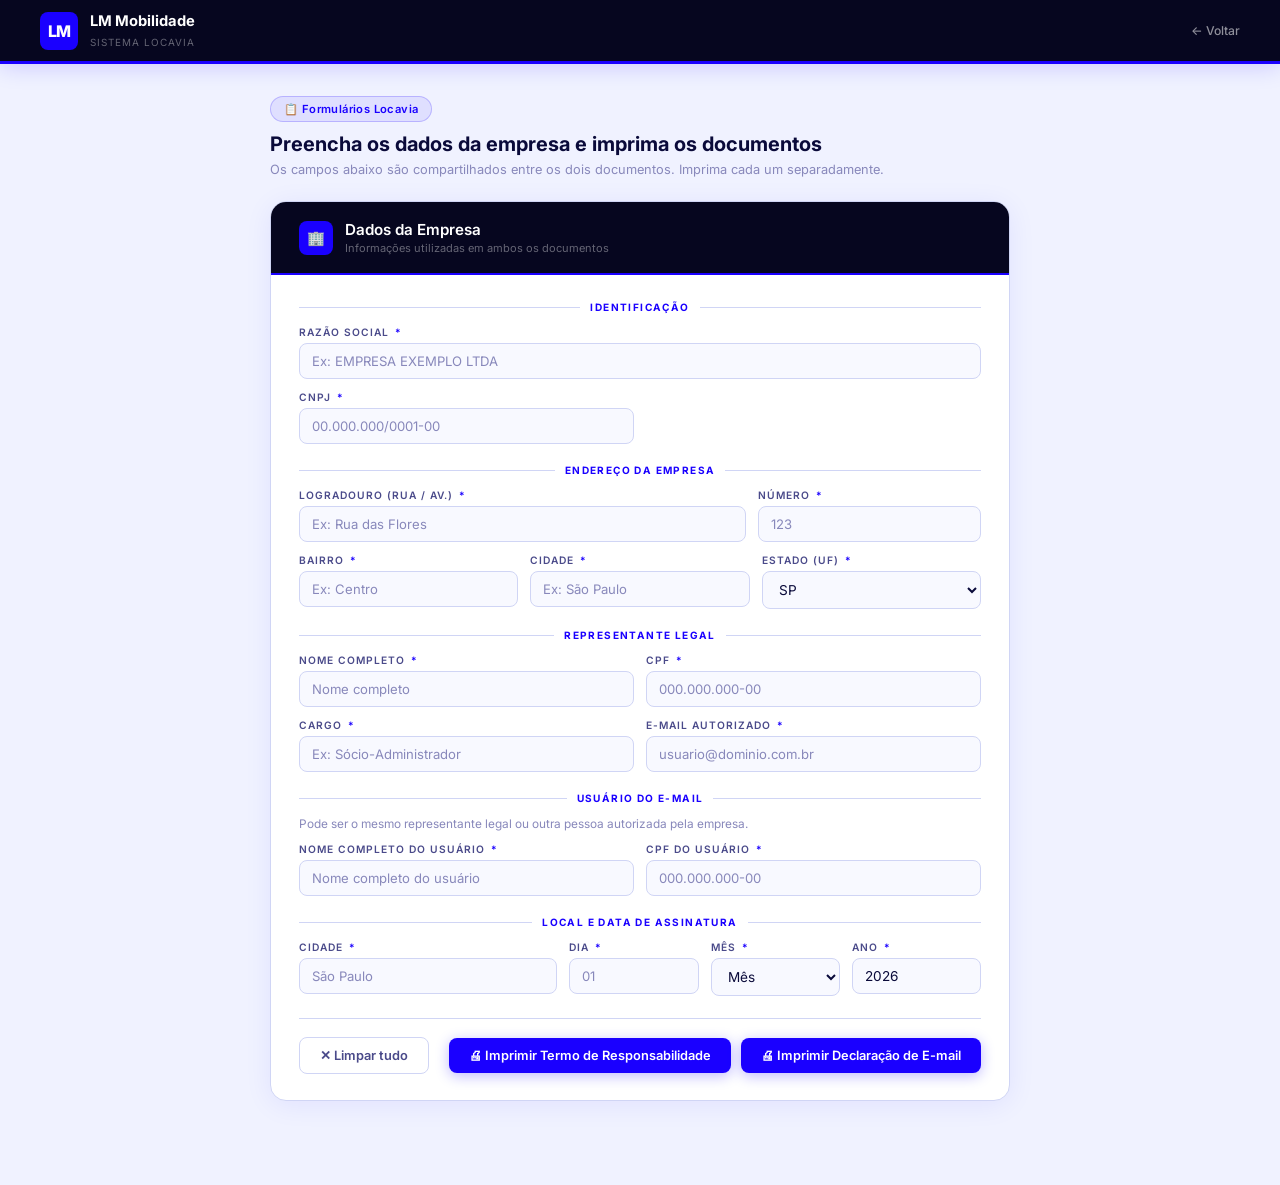
==== commit 7e6ae76b: "Add files via upload" ====
--- a/index.html
+++ b/index.html
@@ -4,142 +4,109 @@
 <meta charset="UTF-8">
 <meta name="viewport" content="width=device-width, initial-scale=1.0">
 <title>Formulários Locavia · LM Mobilidade</title>
-<link rel="icon" type="image/jpeg" href="[data-uri]">
+<link rel="icon" type="image/jpeg" href="[data-uri]">
 <link href="https://fonts.googleapis.com/css2?family=Inter:wght@300;400;500;600;700;800&display=swap" rel="stylesheet">
 <style>
-  :root {
-    --blue:   #1A00FF;
-    --navy:   #0A0A3A;
-    --dark:   #06061F;
-    --white:  #FFFFFF;
-    --gray:   #8888BB;
-    --border: #D0D5F5;
-    --bg:     #F0F2FF;
+  :root{
+    --blue:#1A00FF;--navy:#0A0A3A;--dark:#06061F;
+    --white:#FFF;--gray:#8888BB;--border:#D0D5F5;--bg:#F0F2FF;
+    --sub:#4A4A8A;--inp:#F8F9FF;
   }
-  * { box-sizing: border-box; margin: 0; padding: 0; }
-  body {
-    font-family: 'Inter', sans-serif;
-    background: var(--bg);
-    min-height: 100vh;
-    display: flex;
-    flex-direction: column;
-  }
-
-  header {
-    background: var(--dark);
-    height: 64px;
-    display: flex;
-    align-items: center;
-    justify-content: space-between;
-    padding: 0 40px;
-    border-bottom: 3px solid var(--blue);
-    box-shadow: 0 2px 24px rgba(26,0,255,0.18);
-  }
-  .logo-wrap { display: flex; align-items: center; gap: 12px; }
-  .lm-box {
-    width: 38px; height: 38px;
-    background: var(--blue);
-    border-radius: 8px;
-    display: flex; align-items: center; justify-content: center;
-    font-size: 1rem; font-weight: 800; color: var(--white);
-    letter-spacing: -1px;
-  }
-  .lm-info strong { display: block; font-size: 0.92rem; font-weight: 700; color: var(--white); }
-  .lm-info small  { font-size: 0.62rem; color: rgba(255,255,255,0.38); letter-spacing: 1px; text-transform: uppercase; }
-  .h-badge {
-    background: rgba(26,0,255,0.22); border: 1px solid rgba(26,0,255,0.45);
-    color: #9AABFF; font-size: 0.64rem; font-weight: 600;
-    padding: 4px 13px; border-radius: 20px; letter-spacing: 0.8px; text-transform: uppercase;
-  }
-
-  main {
-    flex: 1;
-    display: flex;
-    flex-direction: column;
-    align-items: center;
-    justify-content: center;
-    padding: 60px 20px;
-  }
-  .hero {
-    text-align: center;
-    margin-bottom: 48px;
-  }
-  .hero h1 {
-    font-size: 1.9rem; font-weight: 800;
-    color: var(--navy);
-    margin-bottom: 10px;
-    line-height: 1.15;
-  }
-  .hero h1 span { color: var(--blue); }
-  .hero p {
-    font-size: 0.9rem; color: var(--gray);
-    max-width: 420px; margin: 0 auto;
-    line-height: 1.6;
-  }
-
-  .cards {
-    display: grid;
-    grid-template-columns: 1fr 1fr;
-    gap: 24px;
-    width: 100%;
-    max-width: 680px;
-  }
-  @media (max-width: 560px) { .cards { grid-template-columns: 1fr; } }
-
-  .doc-card {
-    background: var(--white);
-    border: 1.5px solid var(--border);
-    border-radius: 16px;
-    padding: 30px 26px 26px;
-    display: flex; flex-direction: column; gap: 16px;
-    box-shadow: 0 4px 28px rgba(26,0,255,0.07);
-    transition: transform 0.18s, box-shadow 0.18s;
-    text-decoration: none;
-    color: inherit;
-    cursor: pointer;
-  }
-  .doc-card:hover {
-    transform: translateY(-4px);
-    box-shadow: 0 10px 40px rgba(26,0,255,0.14);
-    border-color: var(--blue);
-  }
-  .card-icon {
-    width: 48px; height: 48px;
-    background: var(--blue);
-    border-radius: 12px;
-    display: flex; align-items: center; justify-content: center;
-    font-size: 1.4rem;
-  }
-  .card-info h2 {
-    font-size: 0.95rem; font-weight: 700;
-    color: var(--navy);
-    margin-bottom: 5px;
-    line-height: 1.3;
-  }
-  .card-info p {
-    font-size: 0.75rem; color: var(--gray);
-    line-height: 1.5;
-  }
-  .card-btn {
-    display: flex; align-items: center; justify-content: center; gap: 8px;
-    padding: 11px 0;
-    background: var(--blue);
-    color: var(--white);
-    border-radius: 8px;
-    font-size: 0.8rem; font-weight: 600;
-    letter-spacing: 0.2px;
-    transition: background 0.15s;
-    border: none; font-family: 'Inter', sans-serif; cursor: pointer;
-    width: 100%;
-  }
-  .card-btn:hover { background: #1400CC; }
-
-  footer {
-    text-align: center;
-    padding: 20px;
-    font-size: 0.7rem;
-    color: var(--gray);
-    border-top: 1px solid var(--border);
+  *{box-sizing:border-box;margin:0;padding:0;}
+  body{font-family:'Inter',sans-serif;background:var(--bg);min-height:100vh;color:var(--navy);}
+
+  header{background:var(--dark);height:64px;display:flex;align-items:center;justify-content:space-between;padding:0 40px;border-bottom:3px solid var(--blue);box-shadow:0 2px 24px rgba(26,0,255,.18);position:sticky;top:0;z-index:100;}
+  .logo-wrap{display:flex;align-items:center;gap:12px;}
+  .lm-box{width:38px;height:38px;background:var(--blue);border-radius:8px;display:flex;align-items:center;justify-content:center;font-size:1rem;font-weight:800;color:var(--white);letter-spacing:-1px;}
+  .lm-info strong{display:block;font-size:.92rem;font-weight:700;color:var(--white);}
+  .lm-info small{font-size:.62rem;color:rgba(255,255,255,.38);letter-spacing:1px;text-transform:uppercase;}
+  .back-btn{display:flex;align-items:center;gap:6px;color:rgba(255,255,255,.55);font-size:.76rem;font-weight:500;text-decoration:none;transition:color .15s;}
+  .back-btn:hover{color:var(--white);}
+
+  .wrapper{max-width:780px;margin:0 auto;padding:32px 20px 60px;}
+
+  .page-heading{margin-bottom:24px;}
+  .page-heading .doc-badge{display:inline-flex;align-items:center;gap:7px;background:rgba(26,0,255,.08);border:1.5px solid rgba(26,0,255,.2);color:var(--blue);font-size:.7rem;font-weight:600;padding:5px 13px;border-radius:20px;letter-spacing:.4px;margin-bottom:10px;}
+  .page-heading h1{font-size:1.25rem;font-weight:700;color:var(--navy);line-height:1.25;}
+  .page-heading p{font-size:.8rem;color:var(--gray);margin-top:5px;}
+
+  .card{background:var(--white);border-radius:16px;border:1px solid var(--border);overflow:hidden;box-shadow:0 4px 28px rgba(26,0,255,.07);margin-bottom:24px;}
+  .card-top{background:var(--dark);padding:18px 28px;border-bottom:2px solid var(--blue);display:flex;align-items:center;gap:12px;}
+  .card-top-icon{width:34px;height:34px;background:var(--blue);border-radius:8px;display:flex;align-items:center;justify-content:center;font-size:.9rem;flex-shrink:0;}
+  .card-top-info h3{font-size:.95rem;font-weight:600;color:var(--white);}
+  .card-top-info p{font-size:.69rem;color:rgba(255,255,255,.38);margin-top:2px;}
+  .card-body{padding:26px 28px;}
+
+  .sdiv{display:flex;align-items:center;gap:10px;margin:20px 0 13px;}
+  .sdiv:first-child{margin-top:0;}
+  .sdiv span{font-size:.63rem;font-weight:700;text-transform:uppercase;letter-spacing:1.4px;color:var(--blue);white-space:nowrap;}
+  .sdiv::before,.sdiv::after{content:'';flex:1;height:1px;background:var(--border);}
+
+  .fg{display:grid;gap:12px;}
+  .fg2{grid-template-columns:1fr 1fr;}
+  .fg3{grid-template-columns:1fr 1fr 1fr;}
+  .fg4{grid-template-columns:2fr 1fr 1fr 1fr;}
+  .fgaddr{grid-template-columns:2fr 1fr;}
+  .fgaddr2{grid-template-columns:1fr 1fr 1fr;}
+  .full{grid-column:1/-1;}
+  .fld{display:flex;flex-direction:column;gap:5px;}
+
+  label{font-size:.64rem;font-weight:600;color:var(--sub);text-transform:uppercase;letter-spacing:1px;}
+  label .req{color:var(--blue);margin-left:2px;}
+  input,select{padding:9px 12px;border:1.5px solid var(--border);border-radius:8px;font-family:'Inter',sans-serif;font-size:.85rem;color:var(--navy);background:var(--inp);transition:border-color .15s,box-shadow .15s;outline:none;width:100%;}
+  input:focus,select:focus{border-color:var(--blue);background:var(--white);box-shadow:0 0 0 3px rgba(26,0,255,.1);}
+  input::placeholder{color:var(--gray);font-size:.82rem;}
+  .helper{font-size:.74rem;color:var(--gray);margin-bottom:12px;}
+
+  .actions{margin-top:22px;padding-top:18px;border-top:1px solid var(--border);display:flex;align-items:center;justify-content:flex-end;flex-wrap:wrap;gap:10px;}
+  .actions-split{margin-top:22px;padding-top:18px;border-top:1px solid var(--border);display:flex;align-items:center;justify-content:space-between;flex-wrap:wrap;gap:10px;}
+  .btn{padding:10px 20px;border:none;border-radius:8px;cursor:pointer;font-family:'Inter',sans-serif;font-size:.8rem;font-weight:600;transition:all .17s;display:inline-flex;align-items:center;gap:6px;white-space:nowrap;}
+  .btn-ghost{background:transparent;border:1.5px solid var(--border);color:var(--sub);}
+  .btn-ghost:hover{background:var(--bg);}
+  .btn-blue{background:var(--blue);color:var(--white);box-shadow:0 3px 14px rgba(26,0,255,.28);}
+  .btn-blue:hover{background:#1400CC;transform:translateY(-1px);box-shadow:0 5px 20px rgba(26,0,255,.36);}
+
+  /* OVERLAY */
+  #overlay{display:none;position:fixed;inset:0;z-index:1000;background:rgba(6,6,31,.93);overflow-y:auto;padding:28px 16px;}
+  #overlay.open{display:block;}
+  .pv-inner{max-width:860px;margin:0 auto;}
+  .pv-bar{display:flex;align-items:center;justify-content:space-between;margin-bottom:12px;flex-wrap:wrap;gap:10px;}
+  .pv-bar-title{font-size:.82rem;font-weight:600;color:rgba(255,255,255,.75);}
+  .pv-bar-btns{display:flex;gap:8px;}
+  .pv-hint{background:rgba(26,0,255,.14);border:1px solid rgba(26,0,255,.3);border-radius:8px;padding:9px 16px;color:#a0b0ff;font-size:.75rem;margin-bottom:14px;line-height:1.5;}
+
+  /* DOCUMENTO */
+  .doc-page{background:#fff;padding:52px 62px;font-family:'Times New Roman',Times,serif;font-size:11.5pt;line-height:1.65;color:#000;box-shadow:0 4px 28px rgba(0,0,0,.3);border-radius:4px;}
+  .doc-page h1.dt{text-align:center;font-size:13pt;font-weight:bold;text-transform:uppercase;letter-spacing:.4px;margin-bottom:20px;}
+  .doc-page h1.dt2{text-align:center;font-size:12pt;font-weight:bold;text-transform:uppercase;letter-spacing:.4px;margin:10px 0 14px;}
+  .doc-page h1.dt-decl{text-align:center;font-size:12.5pt;font-weight:bold;text-transform:uppercase;letter-spacing:.4px;margin-bottom:6px;}
+  .doc-page h2.ds{text-align:center;font-size:10.5pt;font-style:italic;font-weight:normal;margin-bottom:18px;}
+  .doc-page p{margin-bottom:10px;text-align:justify;}
+  .doc-page .fv{font-weight:bold;}
+  .doc-page .sec{font-weight:bold;text-transform:uppercase;margin-top:16px;margin-bottom:7px;}
+  .doc-page .si{margin-bottom:9px;text-align:justify;}
+  .doc-page .i1{margin-left:22px;}
+  .doc-page .i2{margin-left:40px;}
+  .doc-page .rlist{list-style:none;padding-left:0;}
+  .doc-page .rlist li{margin-bottom:5px;text-align:justify;}
+  .doc-page .stars{text-align:center;font-size:13pt;letter-spacing:6px;margin:22px 0 14px;}
+  .doc-page ul.bl{padding-left:22px;margin-bottom:10px;}
+  .doc-page ul.bl li{margin-bottom:4px;text-align:justify;}
+  .doc-page .sig{margin-top:36px;}
+  .doc-page .sig-line{border-top:1px solid #000;width:300px;margin-top:38px;margin-bottom:5px;}
+
+  /* PRINT — sem cabeçalho/rodapé do browser, margens moderadas (2,54cm sup/inf · 1,91cm lat) */
+  @media print{
+    @page{
+      margin-top: 2.54cm;
+      margin-bottom: 2.54cm;
+      margin-left: 1.91cm;
+      margin-right: 1.91cm;
+    }
+    body>header,body>.wrapper,#overlay .pv-bar,#overlay .pv-hint{display:none!important;}
+    #overlay{display:block!important;position:static!important;background:none!important;padding:0!important;overflow:visible!important;}
+    .pv-inner{max-width:100%!important;}
+    .doc-page{box-shadow:none!important;border-radius:0!important;padding:0!important;margin:0!important;font-size:11pt!important;}
   }
 </style>
 </head>
@@ -148,42 +115,337 @@
 <header>
   <div class="logo-wrap">
     <div class="lm-box">LM</div>
-    <div class="lm-info">
-      <strong>LM Mobilidade</strong>
-      <small>Sistema Locavia</small>
+    <div class="lm-info"><strong>LM Mobilidade</strong><small>Sistema Locavia</small></div>
+  </div>
+  <a class="back-btn" href="index.html">← Voltar</a>
+</header>
+
+<div class="wrapper">
+  <div class="page-heading">
+    <div class="doc-badge">📋 Formulários Locavia</div>
+    <h1>Preencha os dados da empresa e imprima os documentos</h1>
+    <p>Os campos abaixo são compartilhados entre os dois documentos. Imprima cada um separadamente.</p>
+  </div>
+
+  <!-- CARD: DADOS DA EMPRESA (compartilhado) -->
+  <div class="card">
+    <div class="card-top">
+      <div class="card-top-icon">🏢</div>
+      <div class="card-top-info">
+        <h3>Dados da Empresa</h3>
+        <p>Informações utilizadas em ambos os documentos</p>
+      </div>
+    </div>
+    <div class="card-body">
+
+      <div class="sdiv"><span>Identificação</span></div>
+      <div class="fg fg2">
+        <div class="fld full">
+          <label>Razão Social <span class="req">*</span></label>
+          <input type="text" id="razao" placeholder="Ex: EMPRESA EXEMPLO LTDA" />
+        </div>
+        <div class="fld">
+          <label>CNPJ <span class="req">*</span></label>
+          <input type="text" id="cnpj" placeholder="00.000.000/0001-00" maxlength="18" oninput="maskCNPJ(this)" />
+        </div>
+      </div>
+
+      <div class="sdiv"><span>Endereço da Empresa</span></div>
+      <div class="fg fgaddr">
+        <div class="fld">
+          <label>Logradouro (Rua / Av.) <span class="req">*</span></label>
+          <input type="text" id="rua" placeholder="Ex: Rua das Flores" />
+        </div>
+        <div class="fld">
+          <label>Número <span class="req">*</span></label>
+          <input type="text" id="num" placeholder="123" />
+        </div>
+      </div>
+      <div class="fg fgaddr2" style="margin-top:12px">
+        <div class="fld">
+          <label>Bairro <span class="req">*</span></label>
+          <input type="text" id="bairro" placeholder="Ex: Centro" />
+        </div>
+        <div class="fld">
+          <label>Cidade <span class="req">*</span></label>
+          <input type="text" id="cidade_emp" placeholder="Ex: São Paulo" />
+        </div>
+        <div class="fld">
+          <label>Estado (UF) <span class="req">*</span></label>
+          <select id="uf">
+            <option value="">Selecione</option>
+            <option>AC</option><option>AL</option><option>AP</option><option>AM</option>
+            <option>BA</option><option>CE</option><option>DF</option><option>ES</option>
+            <option>GO</option><option>MA</option><option>MT</option><option>MS</option>
+            <option>MG</option><option>PA</option><option>PB</option><option>PR</option>
+            <option>PE</option><option>PI</option><option>RJ</option><option>RN</option>
+            <option>RS</option><option>RO</option><option>RR</option><option>SC</option>
+            <option selected>SP</option><option>SE</option><option>TO</option>
+          </select>
+        </div>
+      </div>
+
+      <div class="sdiv"><span>Representante Legal</span></div>
+      <div class="fg fg2">
+        <div class="fld">
+          <label>Nome Completo <span class="req">*</span></label>
+          <input type="text" id="rep_nome" placeholder="Nome completo" />
+        </div>
+        <div class="fld">
+          <label>CPF <span class="req">*</span></label>
+          <input type="text" id="rep_cpf" placeholder="000.000.000-00" maxlength="14" oninput="maskCPF(this)" />
+        </div>
+        <div class="fld">
+          <label>Cargo <span class="req">*</span></label>
+          <input type="text" id="rep_cargo" placeholder="Ex: Sócio-Administrador" />
+        </div>
+        <div class="fld">
+          <label>E-mail Autorizado <span class="req">*</span></label>
+          <input type="email" id="email" placeholder="usuario@dominio.com.br" />
+        </div>
+      </div>
+
+      <div class="sdiv"><span>Usuário do E-mail</span></div>
+      <p class="helper">Pode ser o mesmo representante legal ou outra pessoa autorizada pela empresa.</p>
+      <div class="fg fg2">
+        <div class="fld">
+          <label>Nome Completo do Usuário <span class="req">*</span></label>
+          <input type="text" id="user_nome" placeholder="Nome completo do usuário" />
+        </div>
+        <div class="fld">
+          <label>CPF do Usuário <span class="req">*</span></label>
+          <input type="text" id="user_cpf" placeholder="000.000.000-00" maxlength="14" oninput="maskCPF(this)" />
+        </div>
+      </div>
+
+      <div class="sdiv"><span>Local e Data de Assinatura</span></div>
+      <div class="fg fg4">
+        <div class="fld">
+          <label>Cidade <span class="req">*</span></label>
+          <input type="text" id="cidade_ass" placeholder="São Paulo" />
+        </div>
+        <div class="fld">
+          <label>Dia <span class="req">*</span></label>
+          <input type="number" id="dia" placeholder="01" min="1" max="31" />
+        </div>
+        <div class="fld">
+          <label>Mês <span class="req">*</span></label>
+          <select id="mes">
+            <option value="">Mês</option>
+            <option>janeiro</option><option>fevereiro</option><option>março</option>
+            <option>abril</option><option>maio</option><option>junho</option>
+            <option>julho</option><option>agosto</option><option>setembro</option>
+            <option>outubro</option><option>novembro</option><option>dezembro</option>
+          </select>
+        </div>
+        <div class="fld">
+          <label>Ano <span class="req">*</span></label>
+          <input type="number" id="ano" value="2026" min="2020" max="2099" />
+        </div>
+      </div>
+
+      <div class="actions-split">
+        <button class="btn btn-ghost" onclick="clearAll()">✕ Limpar tudo</button>
+        <div style="display:flex;gap:10px;flex-wrap:wrap;">
+          <button class="btn btn-blue" onclick="openTermo()">🖨 Imprimir Termo de Responsabilidade</button>
+          <button class="btn btn-blue" onclick="openDeclaracao()">🖨 Imprimir Declaração de E-mail</button>
+        </div>
+      </div>
+
     </div>
   </div>
-  <div class="h-badge">Gestão de Formulários</div>
-</header>
-
-<main>
-  <div class="hero">
-    <h1>Selecione o <span>formulário</span><br>que deseja preencher</h1>
-    <p>Escolha um dos documentos abaixo, preencha os dados e imprima em PDF.</p>
+</div>
+
+<!-- OVERLAY -->
+<div id="overlay">
+  <div class="pv-inner">
+    <div class="pv-bar">
+      <span class="pv-bar-title" id="overlayTitle"></span>
+      <div class="pv-bar-btns">
+        <button class="btn btn-blue" onclick="window.print()">🖨 Imprimir / Salvar PDF</button>
+        <button class="btn btn-ghost" style="color:rgba(255,255,255,.6);border-color:rgba(255,255,255,.2)" onclick="document.getElementById('overlay').classList.remove('open')">✕ Fechar</button>
+      </div>
+    </div>
+    <div id="docContent"></div>
   </div>
-
-  <div class="cards">
-    <a class="doc-card" href="declaracao.html">
-      <div class="card-icon">📄</div>
-      <div class="card-info">
-        <h2>Termo de Responsabilidade Locavia</h2>
-        <p>Responsabilidades da contratada para utilização do sistema Locavia e proteção de dados.</p>
-      </div>
-      <button class="card-btn">Preencher e Imprimir →</button>
-    </a>
-
-    <a class="doc-card" href="declaracao.html">
-      <div class="card-icon">📧</div>
-      <div class="card-info">
-        <h2>Declaração de Titularidade e Uso de E-mail</h2>
-        <p>Autorização de uso de e-mail para acesso ao sistema Locavia.</p>
-      </div>
-      <button class="card-btn">Preencher e Imprimir →</button>
-    </a>
+</div>
+
+<script>
+function maskCPF(el){
+  let v=el.value.replace(/\D/g,'');
+  if(v.length>9) v=v.replace(/(\d{3})(\d{3})(\d{3})(\d{1,2})/,'$1.$2.$3-$4');
+  else if(v.length>6) v=v.replace(/(\d{3})(\d{3})(\d{1,3})/,'$1.$2.$3');
+  else if(v.length>3) v=v.replace(/(\d{3})(\d{1,3})/,'$1.$2');
+  el.value=v;
+}
+function maskCNPJ(el){
+  let v=el.value.replace(/\D/g,'');
+  if(v.length>12) v=v.replace(/(\d{2})(\d{3})(\d{3})(\d{4})(\d{1,2})/,'$1.$2.$3/$4-$5');
+  else if(v.length>8) v=v.replace(/(\d{2})(\d{3})(\d{3})(\d{1,4})/,'$1.$2.$3/$4');
+  else if(v.length>5) v=v.replace(/(\d{2})(\d{3})(\d{1,3})/,'$1.$2.$3');
+  else if(v.length>2) v=v.replace(/(\d{2})(\d{1,3})/,'$1.$2');
+  el.value=v;
+}
+function clearAll(){
+  ['razao','cnpj','rua','num','bairro','cidade_emp','rep_nome','rep_cpf',
+   'rep_cargo','email','user_nome','user_cpf','cidade_ass','dia','mes'].forEach(id=>{
+    const el=document.getElementById(id);
+    if(!el) return;
+    if(el.tagName==='SELECT') el.selectedIndex=0;
+    else el.value='';
+  });
+  document.getElementById('ano').value='2026';
+  document.getElementById('uf').value='SP';
+}
+
+function g(id){ return document.getElementById(id)?.value?.trim()||''; }
+
+function getFormData(){
+  return {
+    razao:    g('razao')      || '[QUALIFICAÇÃO DA CONTRATADA]',
+    cnpj:     g('cnpj')       || 'XX.XXX.XXX/0001-XX',
+    rua:      g('rua'),
+    num:      g('num'),
+    bairro:   g('bairro'),
+    cidEmp:   g('cidade_emp'),
+    uf:       g('uf'),
+    repNome:  g('rep_nome')   || '(nome completo do representante legal)',
+    repCpf:   g('rep_cpf')    || 'XXX.XXX.XXX-XX',
+    repCargo: g('rep_cargo')  || 'Representante Legal',
+    email:    g('email')      || 'xxxxxxxx@xxxx.com.br',
+    userNome: g('user_nome')  || '(nome completo da pessoa)',
+    userCpf:  g('user_cpf')   || 'XXX.XXX.XXX-XX',
+    cidade:   g('cidade_ass') || '_____________',
+    dia:      g('dia')        || '____',
+    mes:      document.getElementById('mes')?.value || '__________',
+    ano:      g('ano')        || '________',
+  };
+}
+
+function openTermo(){
+  const d = getFormData();
+  document.getElementById('overlayTitle').textContent = '📄 Termo de Responsabilidade para Utilização do Locavia';
+  document.getElementById('docContent').innerHTML = `
+<div class="doc-page">
+  <h1 class="dt">TERMO DE RESPONSABILIDADE PARA UTILIZAÇÃO DO LOCAVIA</h1>
+
+  <p><span class="fv">${d.razao}</span>, neste ato representada na forma dos seus instrumentos constitutivos, doravante designada simplesmente por "Contratada".</p>
+  <p>Pelo presente Termo de Responsabilidade, a Contratada reconhece e concorda com as condições estabelecidas para utilização do sistema denominado LOCAVIA, disponibilizado pela LM Serviços de Mobilidade.</p>
+
+  <p class="sec">1. OBJETO</p>
+  <p class="si i1">1.1. Este Termo tem como objeto regular a utilização do sistema Locavia e seus módulos acessórios (doravante denominado simplesmente "Locavia"), disponibilizado pela LM Serviços de Mobilidade ("LM") para execução de atividades relacionadas aos serviços prestados pela Contratada.</p>
+
+  <p class="sec">2. RESPONSABILIDADES DA CONTRATADA</p>
+  <p class="si i1">2.1. A Contratada compromete-se a:</p>
+  <ul class="rlist i2">
+    <li>(i) Responder pela conduta de seus prepostos, funcionários, ou qualquer integrante sob sua responsabilidade que tenha acesso ao sistema Locavia em razão de prestação de serviços à LM;</li>
+    <li>(ii) Seguir as instruções e diretrizes passadas pela LM ou pelo desenvolvedor do Locavia quanto à utilização do sistema;</li>
+    <li>(iii) Respeitar as regras de confidencialidade e de proteção de dados pessoais estabelecidas no Contrato de Prestação de Serviços assinado com a LM e/ou conforme previsto neste Termo;</li>
+    <li>(iv) Utilizar o Locavia exclusivamente para fins lícitos e respeitando as normas aplicáveis quanto ao direito de propriedade intelectual;</li>
+    <li>(v) Responsabilizar-se pela veracidade e exatidão das informações fornecidas durante o uso do Locavia;</li>
+    <li>(vi) Não realizar qualquer atividade que possa prejudicar, danificar ou interferir no funcionamento do Locavia ou de servidores utilizados para disponibilizá-lo.</li>
+    <li>(vii) Responsabilizar-se por seus dados e conta de acesso, mantendo-os de forma segura, não compartilhando sua senha com terceiros;</li>
+    <li>(viii) Comunicar imediatamente qualquer incidente de segurança que tenha conhecimento e que possa comprometer a integridade, confidencialidade ou disponibilidade dos dados contidos no sistema Locavia;</li>
+    <li>(ix) Comunicar imediatamente o desligamento de qualquer usuário sob sua responsabilidade que possua acesso ao sistema Locavia, solicitando a revogação de suas credenciais e prevenindo acessos indevidos;</li>
+    <li>(x) Permitir, a qualquer momento, auditoria por parte da LM, ou de terceiros por ela indicados, para verificação de conformidade com as regras de utilização do sistema, bem como dos requisitos de segurança da informação e privacidade e proteção de dados pessoais.</li>
+  </ul>
+
+  <p class="sec">3. SEGURANÇA DA INFORMAÇÃO</p>
+  <p class="si i1">3.1. A Contratada deverá possuir medidas técnicas e de governança da Segurança da Informação para proteção do ambiente tecnológico, infraestrutura, plataformas e serviços prestados à LM que sejam adequadas ao seu ramo de atividade. Por medidas adequadas entende-se, mas não se limita às ferramentas de busca de vulnerabilidades; correções de segurança disponibilizadas pelo fabricante das tecnologias utilizadas no prazo determinado pela criticidade; proteções nas estações de trabalho e infraestrutura como, no mínimo, antivírus; testes de intrusão no ambiente; programa de conscientização em segurança da informação aos colaboradores; plano de continuidade de negócios; controles de acesso eficazes de autenticação e autorização de credenciais.</p>
+  <p class="si i1">3.2. A LM poderá solicitar avaliações de maturidade periódicas em segurança da informação, utilizando-se de recursos próprios, prepostos, e/ou por autoavaliação.</p>
+  <p class="si i1">3.3. A LM poderá solicitar material comprobatório dos controles de segurança da informação, incluindo, mas não se limitando, a resultados de <em>pentest</em>, auditorias, planos de ação sobre os riscos identificados. A Contratada deverá prestar contas, mensalmente, sobre a evolução de eventuais planos de ação em curso (com as devidas evidências), até que todas as vulnerabilidades sejam resolvidas, levando sempre em consideração o nível de criticidade para sua priorização e urgência na resposta.</p>
+
+  <p class="sec">4. PROTEÇÃO DE DADOS PESSOAIS</p>
+  <p class="si i1">4.1. Para fins de execução do presente Termo e, em observância às obrigações e responsabilidades assumidas pelas Partes no âmbito da proteção de dados pessoais, as Partes declaram-se cientes e comprometem-se a cumprir as disposições aplicáveis no TERMO DE PROTEÇÃO DE DADOS PESSOAIS, parte integrante deste instrumento.</p>
+
+  <p class="sec">5. SUSPENSÃO DE ACESSO</p>
+  <p class="si i1">5.1. A LM reserva-se o direito de, a qualquer momento, modificar ou interromper, temporariamente ou permanentemente, o acesso ao sistema Locavia, sem aviso prévio à Contratada.</p>
+  <p class="si i1">5.2. A suspensão do acesso pode ser feita em caráter preventivo, de modo a interromper qualquer ameaça à integridade e confiabilidade do sistema ou dos dados nele contidos.</p>
+
+  <p class="sec">6. RESPONSABILIDADE CIVIL POR DANOS</p>
+  <p class="si i1">6.1. No caso de qualquer incidente decorrente do uso indevido ou má utilização, de modo doloso ou culposo, a Contratada responderá pelos danos efetivamente sofridos pela LM e/ou por terceiros.</p>
+
+  <p class="sec">7. DISPOSIÇÕES FINAIS</p>
+  <p class="si i1">7.1. Caso qualquer disposição deste Termo seja considerada inválida ou inaplicável, as demais disposições permanecerão em pleno vigor.</p>
+  <p class="si i1">7.2. O não exercício ou a demora no exercício de qualquer direito ou faculdade previstos neste Termo não implicará em renúncia ou novação desses direitos.</p>
+
+  <div class="stars">* * *</div>
+
+  <h1 class="dt2">PROTEÇÃO DE DADOS PESSOAIS</h1>
+
+  <p class="si">1. As Partes, sempre que aplicável, obrigam-se a atuar no presente Contrato em conformidade com a Legislação vigente sobre segurança da informação, privacidade e proteção de dados relativos a uma pessoa física identificada ou identificável ("Dados Pessoais"), as normas gerais ou setoriais sobre os temas e as determinações de órgãos reguladores/fiscalizadores sobre a matéria, em especial, mas não se limitando à Lei n.º 13.709/2018 (Lei Geral de Proteção de Dados Pessoais) e normativos emitidos pela Autoridade Nacional de Proteção de Dados ("Legislação Aplicável").</p>
+  <p class="si i1">1.1. A Contratada deverá monitorar, por meios adequados, sua própria conformidade com as respectivas obrigações de proteção de Dados Pessoais em relação aos serviços contratados.</p>
+  <p class="si">2. A Contratada se compromete a restringir o tratamento ao mínimo de Dados Pessoais necessários, visando o alcance de finalidades que sejam imprescindíveis à execução do objeto deste Contrato, em estrita observância às instruções recebidas da Contratante em relação ao tratamento dos Dados Pessoais, devendo a Contratada, no que lhe couber, garantir sua licitude e idoneidade, sob pena de arcar com as perdas e danos que eventualmente possa causar, sem prejuízo das demais sanções aplicáveis.</p>
+  <p class="si">3. A Contratada deverá notificar, em até 24 (vinte e quatro) horas, a Contratante sobre eventuais reclamações e solicitações dos titulares de Dados Pessoais (por exemplo, sobre a exclusão ou retificação de dados), bem como qualquer requisição de terceiros, incluindo, mas não se limitando à Autoridade Nacional de Proteção de Dados – ANPD, reconhecendo que a resposta a estas reclamações, solicitações ou requisições cabe exclusivamente à Contratante.</p>
+  <p class="si">4. A Contratada deverá adotar medidas técnicas e organizacionais de modo a assegurar a confidencialidade, integridade, disponibilidade e autenticidade dos Dados Pessoais e protegê-los contra a destruição, perda, alteração, comunicação, difusão ou acesso não autorizado ("Incidente de Segurança").</p>
+  <p class="si i1">4.1. Sempre em observância ao estado da técnica disponível, a Contratada compromete-se a adotar tecnologias para estruturar os seus ambientes (sejam físicos ou lógicos), utilizados para o tratamento dos Dados Pessoais, em observância aos padrões de segurança da informação, diretrizes estipuladas pela Contratante e legislação/regulamentação aplicável.</p>
+  <p class="si">5. A Contratada deverá realizar o registro de todas as atividades realizadas em seus sistemas/ambientes ("Registros") no mínimo enquanto o Contrato permanecer vigente, incluindo qualquer atividade relativa a Dados Pessoais tratados sob determinação da Contratante, de modo a permitir a identificação de quem as realizou.</p>
+  <p class="si">6. A Contratada somente poderá compartilhar Dados Pessoais com terceiros, incluindo, mas não se limitando, à subcontratação de qualquer parte dos SERVIÇOS que envolvam o tratamento de Dados Pessoais para um ou mais terceiros ("SUBOPERADORES"), mediante autorização prévia e por escrito da Contratante. Neste caso, a Contratada permanecerá integralmente responsável pelas ações e omissões do terceiro que engajar e deverá celebrar um contrato escrito com este terceiro para (i) obrigá-lo às mesmas condições impostas por este Contrato em relação à Contratada, no que for aplicável, incluindo obrigações de proteção de Dados Pessoais desta cláusula; (ii) descrever os serviços subcontratados, quando aplicável; e (iii) descrever as medidas técnicas e organizacionais que o terceiro engajado no tratamento deverá implementar.</p>
+  <p class="si">7. A Contratante terá o direito de acompanhar, monitorar, auditar e fiscalizar a conformidade da Contratada com as obrigações de proteção de Dados Pessoais, sem que isso implique em qualquer diminuição da responsabilidade que a Contratada possui perante a lei e ao Contrato.</p>
+  <p class="si">8. A Contratada deverá notificar a Contratante em até 24 (vinte e quatro) horas (i) de qualquer não cumprimento (ainda que suspeito) das disposições legais ou contratuais relativas à proteção de Dados Pessoais; (ii) de qualquer violação de segurança na Contratada ou nos seus SUBOPERADORES; (iii) de qualquer vulnerabilidade e/ou suspeita de Incidente de Segurança relacionado ao objeto do Contrato.</p>
+  <p class="si i1">8.1. Em caso de ordem de Tribunal, autoridade pública ou reguladora competente, o prazo estabelecido acima poderá ser reduzido.</p>
+  <p class="si i1">8.2. A notificação sobre eventuais Incidentes de Segurança envolvendo Dados Pessoais tratados em razão do Contrato à Contratante deverá conter, no mínimo, as informações exigidas pela Legislação Aplicável, além de outras que porventura forem solicitadas pela Contratante, a qualquer tempo.</p>
+  <p class="si i1">8.3. Se a Contratada não dispuser de todas as informações da cláusula 1.8.2 acima, no momento do envio da comunicação, deverá transmiti-las gradualmente, comprometendo-se a enviar informações completas à Contratante em até 10 (dez) dias.</p>
+  <p class="si i1">8.4. Após notificada sobre o Incidente, cabe à Contratante providenciar a notificação dos titulares de dados afetados e da ANPD, quando aplicável. Sem prejuízo, a Contratada deverá cooperar com a aplicação de medidas determinadas pela Contratante para evitar vulnerabilidades ou Incidentes da mesma natureza.</p>
+  <p class="si i1">8.5. Para Incidentes causados em decorrência de ação ou omissão da Contratada, esta será responsável por eventuais sanções aplicadas pelas autoridades competentes, sem prejuízo das demais disposições contratuais aplicáveis.</p>
+  <p class="si">9. A Contratada compromete-se a auxiliar a Contratante (i) com suas obrigações judiciais ou administrativas, de acordo com a legislação de proteção de Dados Pessoais aplicável, fornecendo informações relevantes disponíveis e qualquer outra assistência para documentar e eliminar a causa e os riscos impostos por quaisquer violações de segurança; e (ii) no cumprimento das obrigações decorrentes dos direitos dos Titulares de Dados Pessoais, principalmente por meio de medidas técnicas e organizacionais adequadas.</p>
+  <p class="si">10. É vedado à Contratada a realização de Tratamento dos Dados Pessoais para quaisquer finalidades alheias, derivadas ou secundárias ao Contrato, bem como para finalidades próprias da Contratada, inclusive a utilização, compartilhamento ou comercialização de quaisquer eventuais elementos de Dados Pessoais, incluindo o Tratamento de base de dados secundária e inteligência criada a partir dos Dados Pessoais tratados pela Contratada no âmbito do Contrato, exceto se obtida a autorização prévia e por escrito da Contratante.</p>
+  <p class="si i1">10.1. Caso a Contratada realize o tratamento em desacordo com a cláusula 1.10 acima, a Contratada se responsabilizará integralmente pela legitimidade do tratamento enquanto controlador singular, sem prejuízo de incorrer nas penalidades contratuais pelo descumprimento das instruções da Contratante.</p>
+  <p class="si">11. A Contratante não autoriza a Contratada a usar, compartilhar ou comercializar quaisquer eventuais elementos de Dados, produtos ou subprodutos que sejam originados ou criados a partir do tratamento de Dados estabelecido pelo Contrato.</p>
+  <p class="si">12. A Contratada, de acordo com as instruções da Contratante, compromete-se a excluir ou devolver todos os Dados Pessoais que vier a ter acesso em razão do Contrato, em até 30 (trinta) dias, nos casos em que: (i) a Contratante solicitar; (ii) o Contrato for rescindido antecipadamente; ou (iii) com o término da vigência do Contrato. Em adição, a Contratada não deve guardar, armazenar ou reter os Dados por tempo superior ao prazo legal ou necessário para a execução do Contrato.</p>
+  <p class="si i1">12.1. A Contratada compromete-se a enviar comprovação inequívoca da referida exclusão à Contratante.</p>
+  <p class="si">13. Sem prejuízo de demais cláusulas, caso deixe de observar a Legislação Aplicável, as disposições do Contrato ou as instruções lícitas do controlador, a Contratada indenizará a Contratante e terceiros porventura impactados pelas perdas e danos causados, bem como por quaisquer consequências do referido descumprimento que exijam o desembolso de valores.</p>
+  <p class="si i1">13.1. Caso a Contratante assuma qualquer responsabilidade atribuível à Contratada, fica assegurado à Contratante, nos termos da lei, o direito de regresso em face da Contratada diante de eventuais danos causados por este em decorrência do descumprimento das obrigações aqui assumidas em relação à proteção de dados.</p>
+  <p class="si">14. Sem prejuízo e observada a cláusula 1.6, a Contratada declara-se ciente que poderá realizar a Transferência de Dados Pessoais para o exterior com a finalidade exclusiva de armazenamento, devendo a Contratada assumir, integralmente, a responsabilidade por terceiros engajados no tratamento de Dados Pessoais perante a Contratante. Para quaisquer outras finalidades, a Contratada somente poderá realizar a transferência internacional de Dados Pessoais mediante a autorização expressa, prévia e por escrito da Contratante.</p>
+  <p class="si i1">14.1. Caso a Contratada realize transferência internacional dos Dados Pessoais tratados no âmbito dos SERVIÇOS, enquanto exportador de dados, a Contratada deverá: a) adotar mecanismo de transferência internacional válido, em observância aos requisitos da Legislação Aplicável; b) informar a Contratante sobre o mecanismo adotado, fornecendo cópia integral do documento firmado; c) informar a Contratante sobre o(s) país(es) para o(s) qual(is) os dados serão enviados; d) informar sobre a forma, a duração e a finalidade específica da transferência, as responsabilidades dos agentes e as medidas de segurança adotadas.</p>
+  <p class="si i1">14.1.1. Se para a execução dos SERVIÇOS houver necessidade de transferência internacional de Dados Pessoais pela Contratante à Contratada, a Contratada desde já se compromete a firmar instrumento contratual específico a fim de regular esta transferência, nos termos da Legislação Aplicável.</p>
+  <p class="si i1">14.1.2. Na hipótese de modificação dos textos legais aplicáveis ou de entendimentos de autoridade competente sobre a matéria, as Partes acordam em firmar termo aditivo para adequar, quando necessário, a prestação dos serviços. Se algumas das modificações impedir a continuidade da prestação dos serviços, a Contratante poderá resolver o Contrato sem ônus, apurando-se os valores eventualmente devidos até a data da rescisão.</p>
+
+  <div class="stars">* * *</div>
+</div>`;
+
+  document.getElementById('overlay').classList.add('open');
+  document.getElementById('overlay').scrollTop = 0;
+}
+
+function openDeclaracao(){
+  const d = getFormData();
+  const endereco = [d.rua, d.num, d.bairro, d.cidEmp, d.uf].filter(Boolean).join(', ') || '(endereço completo)';
+  document.getElementById('overlayTitle').textContent = '📧 Declaração de Titularidade e Autorização de Uso de E-mail';
+  document.getElementById('docContent').innerHTML = `
+<div class="doc-page">
+  <h1 class="dt-decl">DECLARAÇÃO DE TITULARIDADE E AUTORIZAÇÃO DE USO DE E-MAIL</h1>
+  <h2 class="ds">(Específica para utilização no Sistema Locavia)</h2>
+
+  <p>A empresa <span class="fv">${d.razao}</span>, inscrita no CNPJ sob o nº <span class="fv">${d.cnpj}</span>, com sede à <span class="fv">${endereco}</span>, neste ato representada por seu representante legal <span class="fv">${d.repNome}</span>, portador do CPF nº <span class="fv">${d.repCpf}</span>, declara para os devidos fins que:</p>
+
+  <p>O endereço de e-mail <span class="fv">${d.email}</span> é de responsabilidade e uso autorizado pela empresa acima identificada, ainda que o referido domínio eletrônico não esteja expressamente vinculado ao cartão CNPJ ou registrado formalmente em nome da empresa.</p>
+
+  <p>Declara ainda que o referido endereço eletrônico é utilizado por <span class="fv">${d.userNome}</span>, CPF nº <span class="fv">${d.userCpf}</span>, na qualidade de colaborador(a)/prestador(a) de serviços/representante autorizado(a) da empresa, estando formalmente autorizado(a) a utilizá-lo para fins profissionais e institucionais.</p>
+
+  <p>Para fins específicos de acesso e utilização do <strong>Sistema Locavia</strong>, a empresa ratifica que:</p>
+
+  <ul class="bl">
+    <li>O e-mail informado poderá ser utilizado como identificador de acesso ao sistema;</li>
+    <li>A empresa assume integral responsabilidade pelas ações realizadas por meio desse usuário;</li>
+    <li>O uso do e-mail está sob sua governança e controle;</li>
+    <li>Eventuais alterações de vínculo ou responsabilidade serão formalmente comunicadas.</li>
+  </ul>
+
+  <p>A empresa declara estar ciente de que a concessão de acesso ao Sistema Locavia poderá estar condicionada à veracidade das informações ora prestadas.</p>
+
+  <p>Por ser verdade, firma a presente declaração.</p>
+
+  <div class="sig">
+    <p>${d.cidade}, ${d.dia} de ${d.mes} de ${d.ano}.</p>
+    <div class="sig-line"></div>
+    <p><strong>${d.repNome}</strong><br>${d.repCargo}<br>CPF: ${d.repCpf}</p>
   </div>
-</main>
-
-<footer>LM Mobilidade &nbsp;·&nbsp; Sistema Locavia &nbsp;·&nbsp; Gestão de Formulários</footer>
-
+</div>`;
+
+  document.getElementById('overlay').classList.add('open');
+  document.getElementById('overlay').scrollTop = 0;
+}
+</script>
 </body>
 </html>
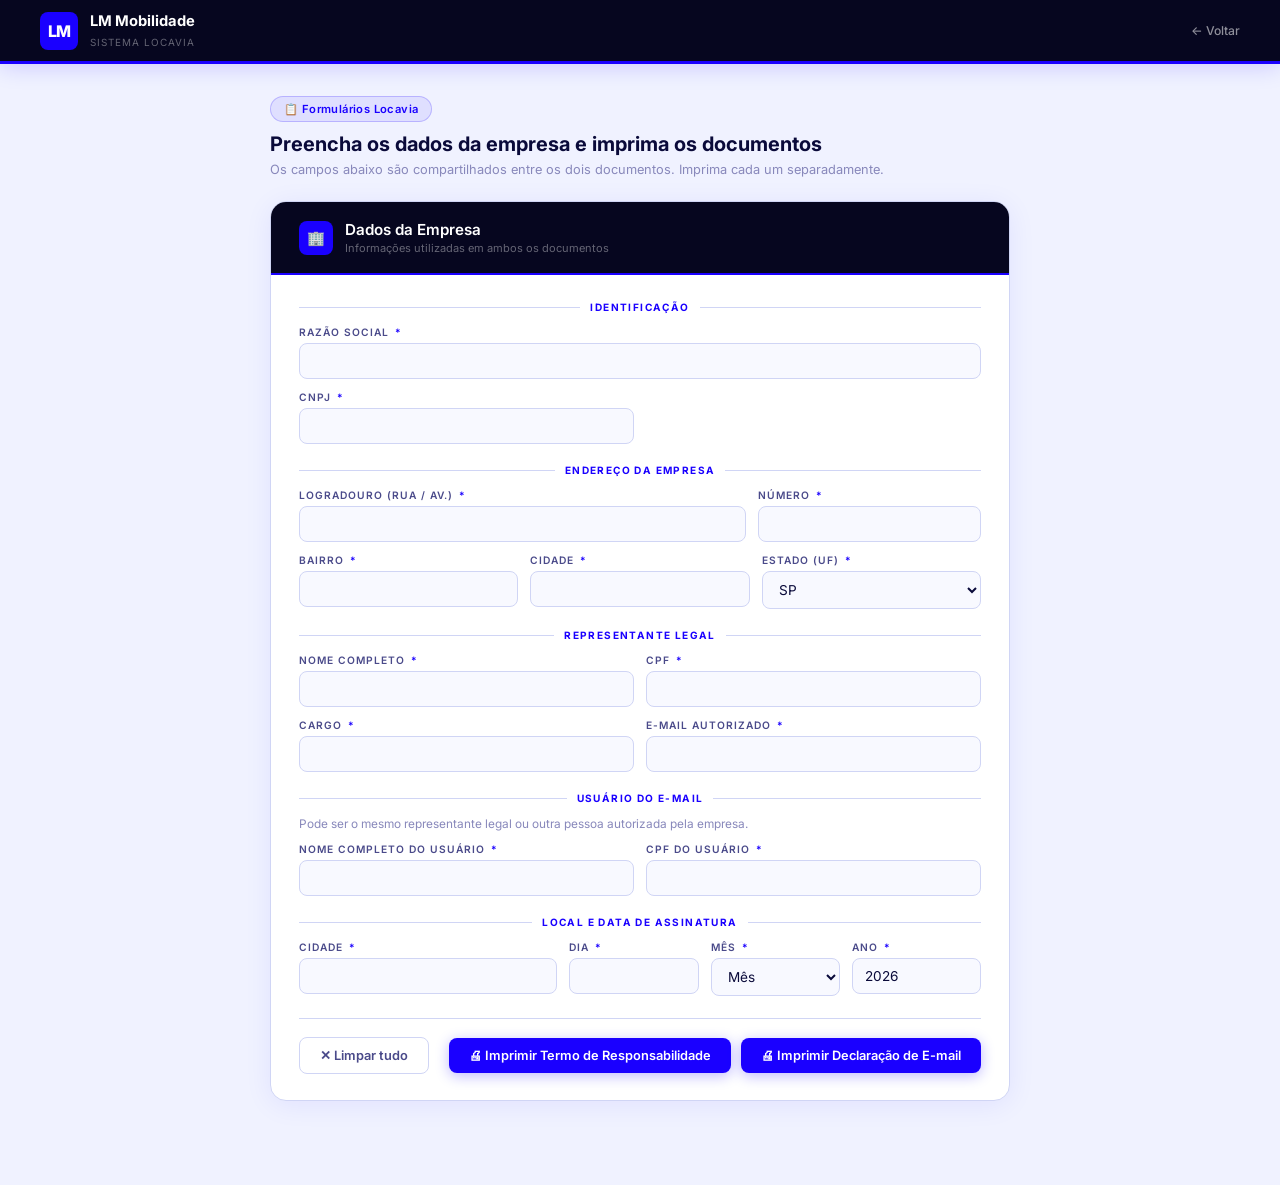
==== commit dbc590ce: "Update index.html" ====
--- a/index.html
+++ b/index.html
@@ -142,11 +142,11 @@
       <div class="fg fg2">
         <div class="fld full">
           <label>Razão Social <span class="req">*</span></label>
-          <input type="text" id="razao" placeholder="Ex: EMPRESA EXEMPLO LTDA" />
+          <input type="text" id="razao" />
         </div>
         <div class="fld">
           <label>CNPJ <span class="req">*</span></label>
-          <input type="text" id="cnpj" placeholder="00.000.000/0001-00" maxlength="18" oninput="maskCNPJ(this)" />
+          <input type="text" id="cnpj" maxlength="18" oninput="maskCNPJ(this)" />
         </div>
       </div>
 
@@ -154,21 +154,21 @@
       <div class="fg fgaddr">
         <div class="fld">
           <label>Logradouro (Rua / Av.) <span class="req">*</span></label>
-          <input type="text" id="rua" placeholder="Ex: Rua das Flores" />
+          <input type="text" id="rua" />
         </div>
         <div class="fld">
           <label>Número <span class="req">*</span></label>
-          <input type="text" id="num" placeholder="123" />
+          <input type="text" id="num" />
         </div>
       </div>
       <div class="fg fgaddr2" style="margin-top:12px">
         <div class="fld">
           <label>Bairro <span class="req">*</span></label>
-          <input type="text" id="bairro" placeholder="Ex: Centro" />
+          <input type="text" id="bairro" />
         </div>
         <div class="fld">
           <label>Cidade <span class="req">*</span></label>
-          <input type="text" id="cidade_emp" placeholder="Ex: São Paulo" />
+          <input type="text" id="cidade_emp" />
         </div>
         <div class="fld">
           <label>Estado (UF) <span class="req">*</span></label>
@@ -189,19 +189,19 @@
       <div class="fg fg2">
         <div class="fld">
           <label>Nome Completo <span class="req">*</span></label>
-          <input type="text" id="rep_nome" placeholder="Nome completo" />
+          <input type="text" id="rep_nome" />
         </div>
         <div class="fld">
           <label>CPF <span class="req">*</span></label>
-          <input type="text" id="rep_cpf" placeholder="000.000.000-00" maxlength="14" oninput="maskCPF(this)" />
+          <input type="text" id="rep_cpf" maxlength="14" oninput="maskCPF(this)" />
         </div>
         <div class="fld">
           <label>Cargo <span class="req">*</span></label>
-          <input type="text" id="rep_cargo" placeholder="Ex: Sócio-Administrador" />
+          <input type="text" id="rep_cargo" />
         </div>
         <div class="fld">
           <label>E-mail Autorizado <span class="req">*</span></label>
-          <input type="email" id="email" placeholder="usuario@dominio.com.br" />
+          <input type="email" id="email" />
         </div>
       </div>
 
@@ -210,11 +210,11 @@
       <div class="fg fg2">
         <div class="fld">
           <label>Nome Completo do Usuário <span class="req">*</span></label>
-          <input type="text" id="user_nome" placeholder="Nome completo do usuário" />
+          <input type="text" id="user_nome" />
         </div>
         <div class="fld">
           <label>CPF do Usuário <span class="req">*</span></label>
-          <input type="text" id="user_cpf" placeholder="000.000.000-00" maxlength="14" oninput="maskCPF(this)" />
+          <input type="text" id="user_cpf" maxlength="14" oninput="maskCPF(this)" />
         </div>
       </div>
 
@@ -222,11 +222,11 @@
       <div class="fg fg4">
         <div class="fld">
           <label>Cidade <span class="req">*</span></label>
-          <input type="text" id="cidade_ass" placeholder="São Paulo" />
+          <input type="text" id="cidade_ass" />
         </div>
         <div class="fld">
           <label>Dia <span class="req">*</span></label>
-          <input type="number" id="dia" placeholder="01" min="1" max="31" />
+          <input type="number" id="dia" min="1" max="31" />
         </div>
         <div class="fld">
           <label>Mês <span class="req">*</span></label>
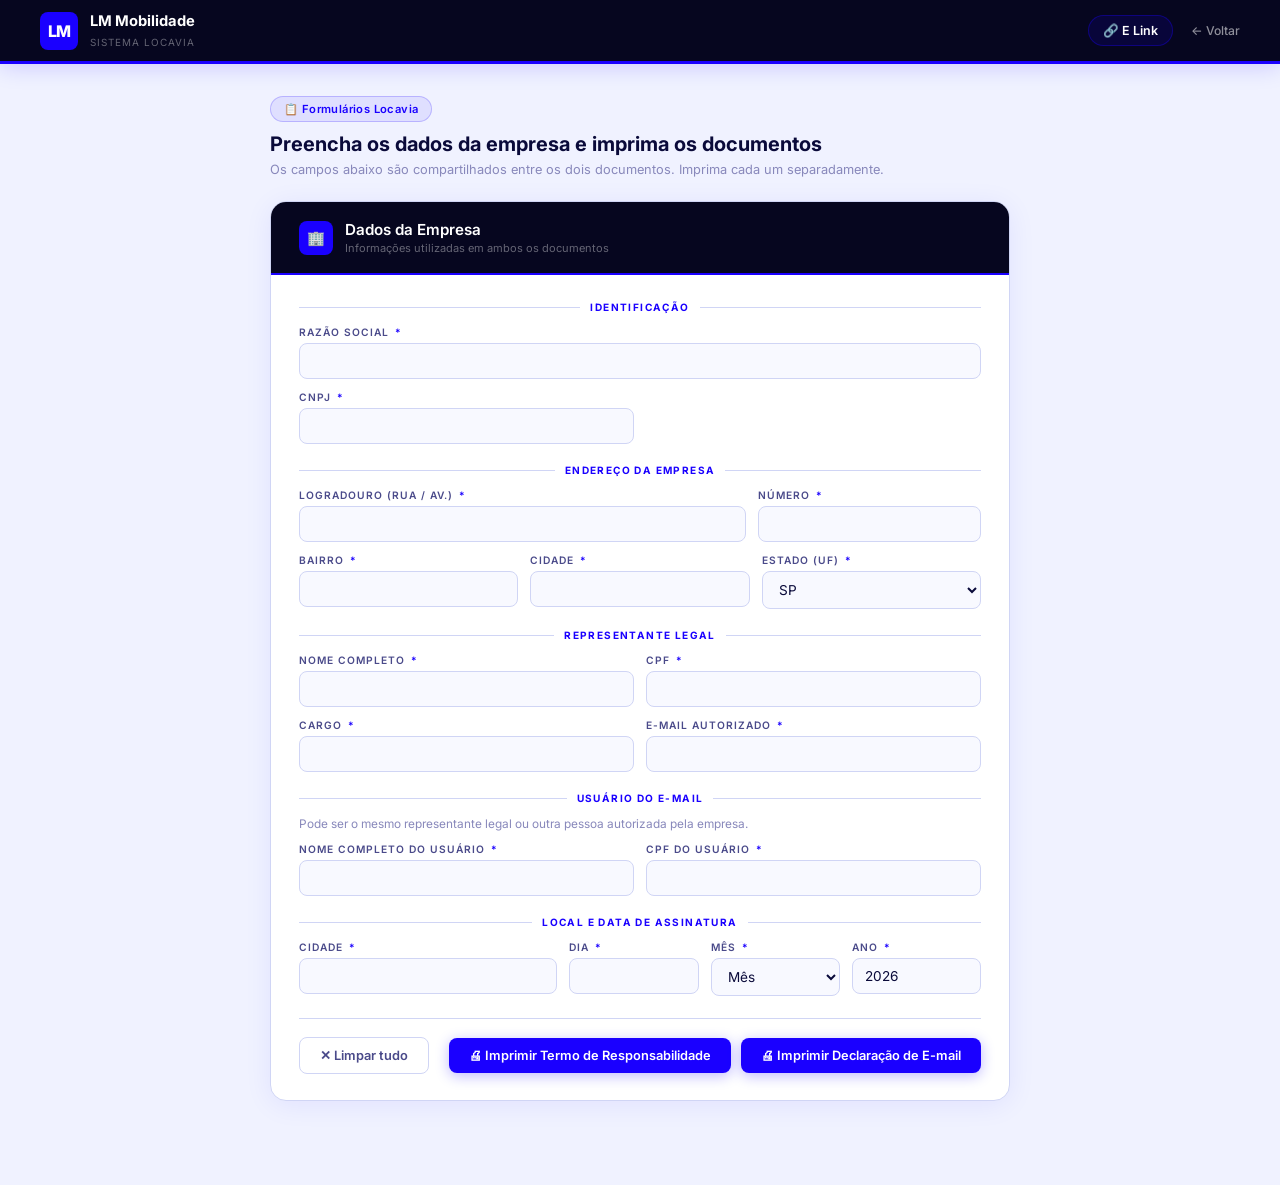
==== commit 3c47bab9: "Add files via upload" ====
--- a/index.html
+++ b/index.html
@@ -22,6 +22,9 @@
   .lm-info small{font-size:.62rem;color:rgba(255,255,255,.38);letter-spacing:1px;text-transform:uppercase;}
   .back-btn{display:flex;align-items:center;gap:6px;color:rgba(255,255,255,.55);font-size:.76rem;font-weight:500;text-decoration:none;transition:color .15s;}
   .back-btn:hover{color:var(--white);}
+  .header-actions{display:flex;align-items:center;gap:18px;}
+  .elink-btn{display:flex;align-items:center;gap:7px;background:rgba(26,0,255,.12);border:1.5px solid rgba(26,0,255,.35);color:var(--white);font-size:.78rem;font-weight:600;padding:7px 14px;border-radius:20px;text-decoration:none;transition:all .15s;}
+  .elink-btn:hover{background:var(--blue);border-color:var(--blue);box-shadow:0 2px 12px rgba(26,0,255,.35);}
 
   .wrapper{max-width:780px;margin:0 auto;padding:32px 20px 60px;}
 
@@ -117,7 +120,10 @@
     <div class="lm-box">LM</div>
     <div class="lm-info"><strong>LM Mobilidade</strong><small>Sistema Locavia</small></div>
   </div>
-  <a class="back-btn" href="index.html">← Voltar</a>
+  <div class="header-actions">
+    <a class="elink-btn" href="elink/index.html" title="Encurtador de Links">🔗 E Link</a>
+    <a class="back-btn" href="index.html">← Voltar</a>
+  </div>
 </header>
 
 <div class="wrapper">
@@ -324,12 +330,18 @@
 
 function openTermo(){
   const d = getFormData();
+  const enderecoTermo = [
+    [d.rua, d.num].filter(Boolean).join(', '),
+    d.bairro,
+    d.cidEmp,
+    d.uf
+  ].filter(Boolean).join(', ') || '(endereço completo)';
   document.getElementById('overlayTitle').textContent = '📄 Termo de Responsabilidade para Utilização do Locavia';
   document.getElementById('docContent').innerHTML = `
 <div class="doc-page">
   <h1 class="dt">TERMO DE RESPONSABILIDADE PARA UTILIZAÇÃO DO LOCAVIA</h1>
 
-  <p><span class="fv">${d.razao}</span>, neste ato representada na forma dos seus instrumentos constitutivos, doravante designada simplesmente por "Contratada".</p>
+  <p><span class="fv">${d.razao}</span>, inscrita no CNPJ sob o nº <span class="fv">${d.cnpj}</span>, com sede à <span class="fv">${enderecoTermo}</span>, neste ato representada na forma dos seus instrumentos constitutivos, doravante designada simplesmente por "Contratada".</p>
   <p>Pelo presente Termo de Responsabilidade, a Contratada reconhece e concorda com as condições estabelecidas para utilização do sistema denominado LOCAVIA, disponibilizado pela LM Serviços de Mobilidade.</p>
 
   <p class="sec">1. OBJETO</p>
